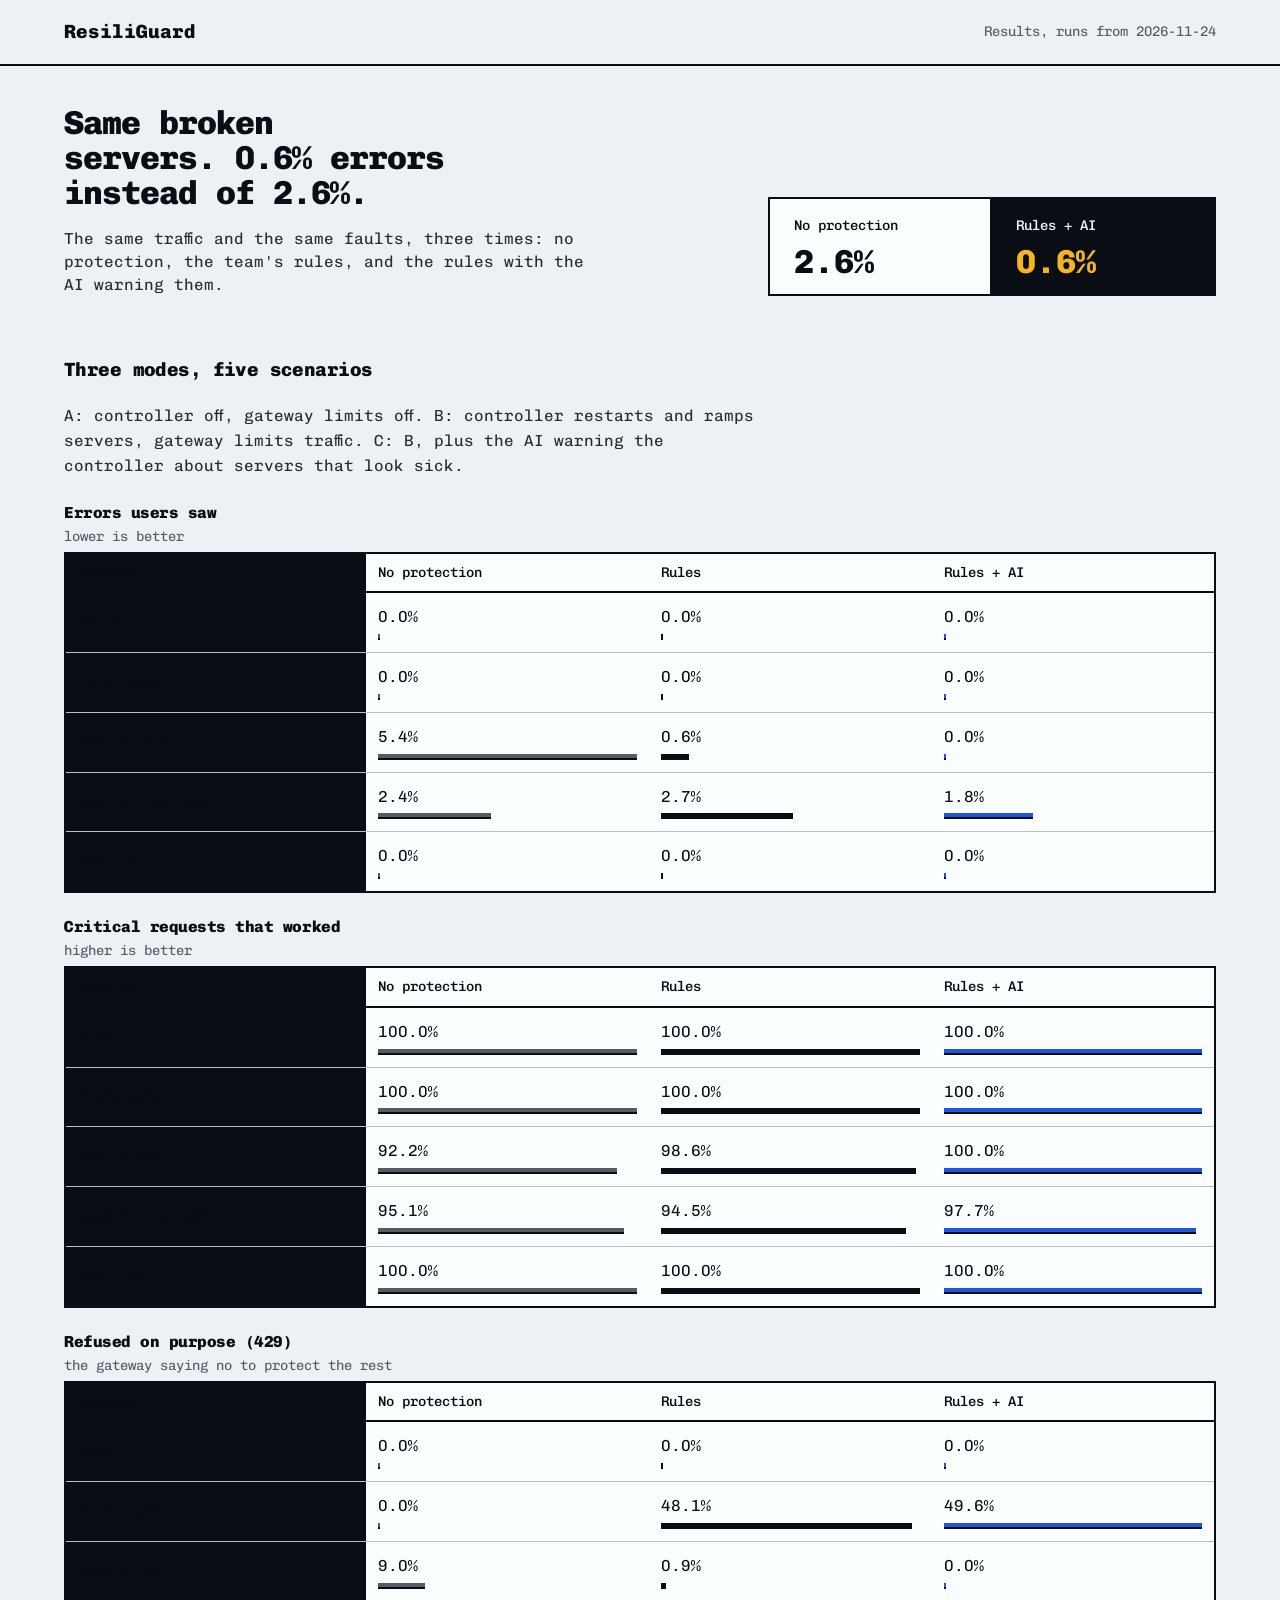
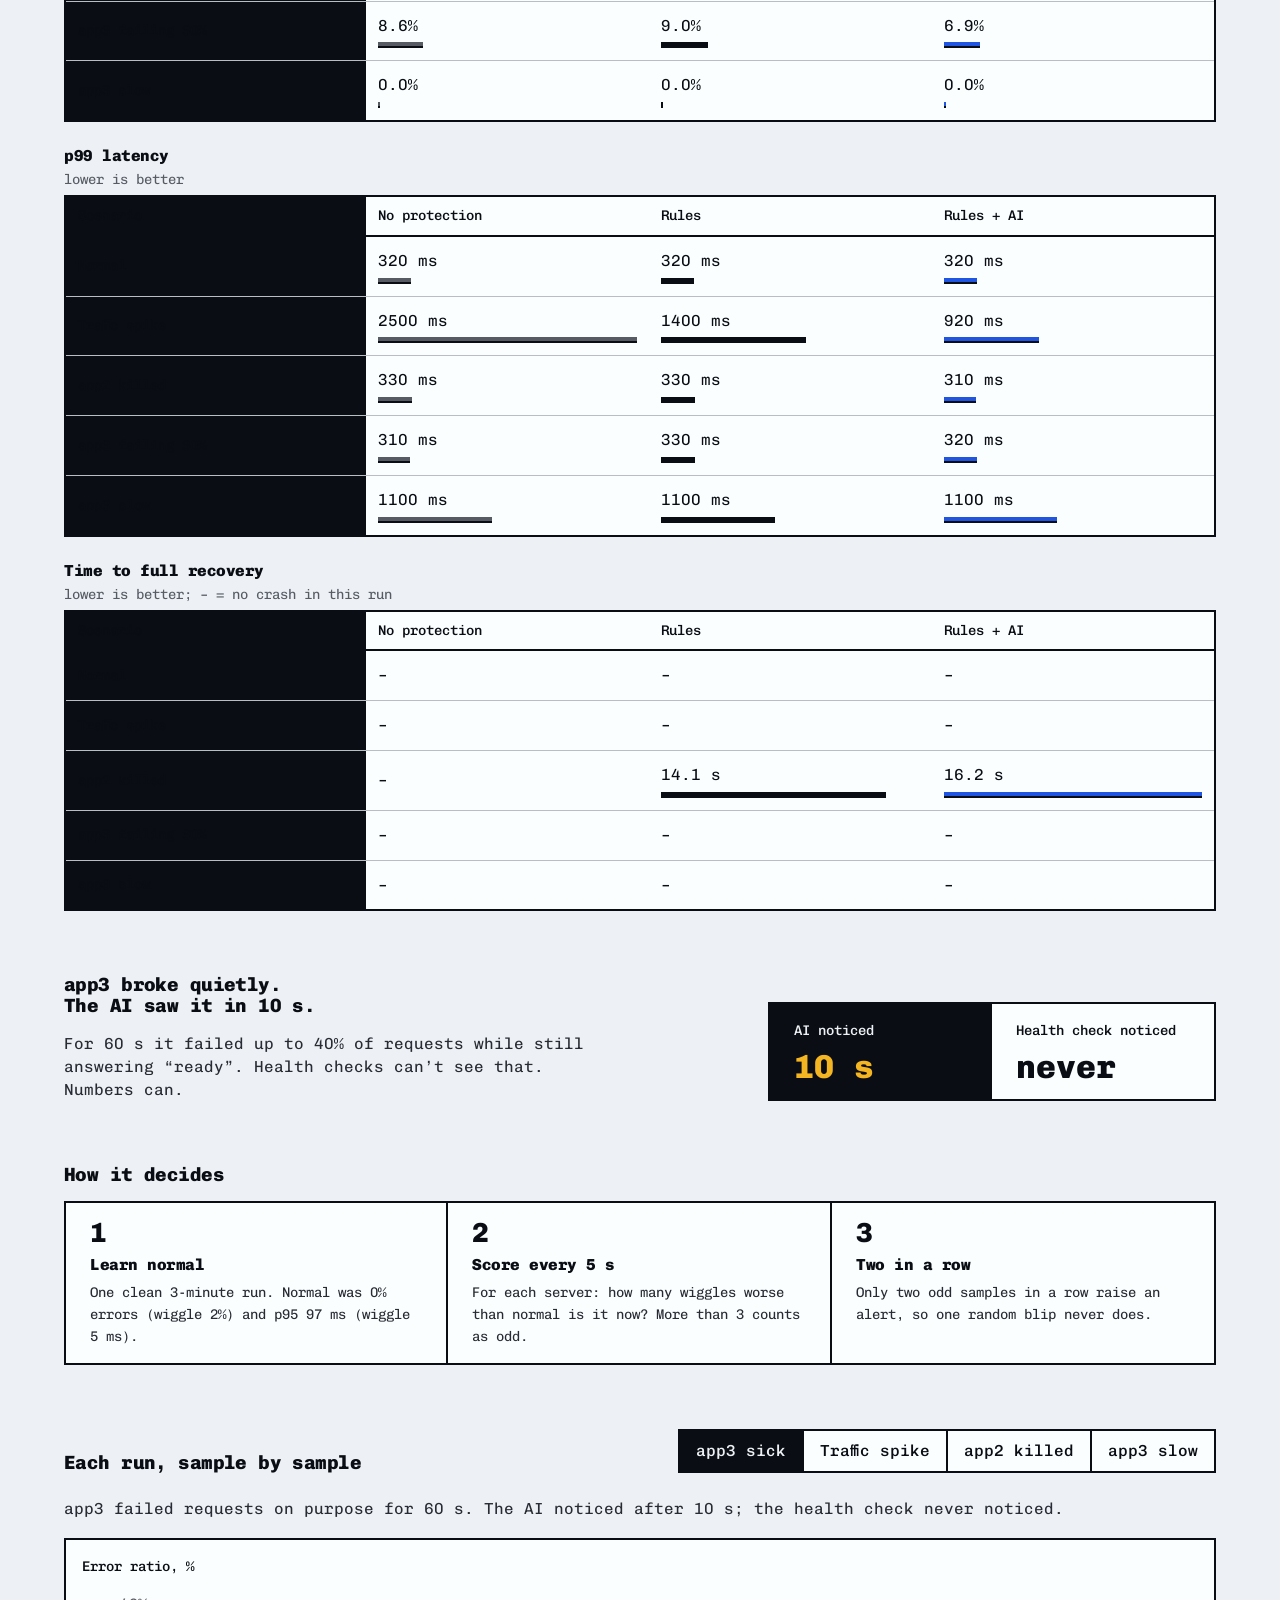
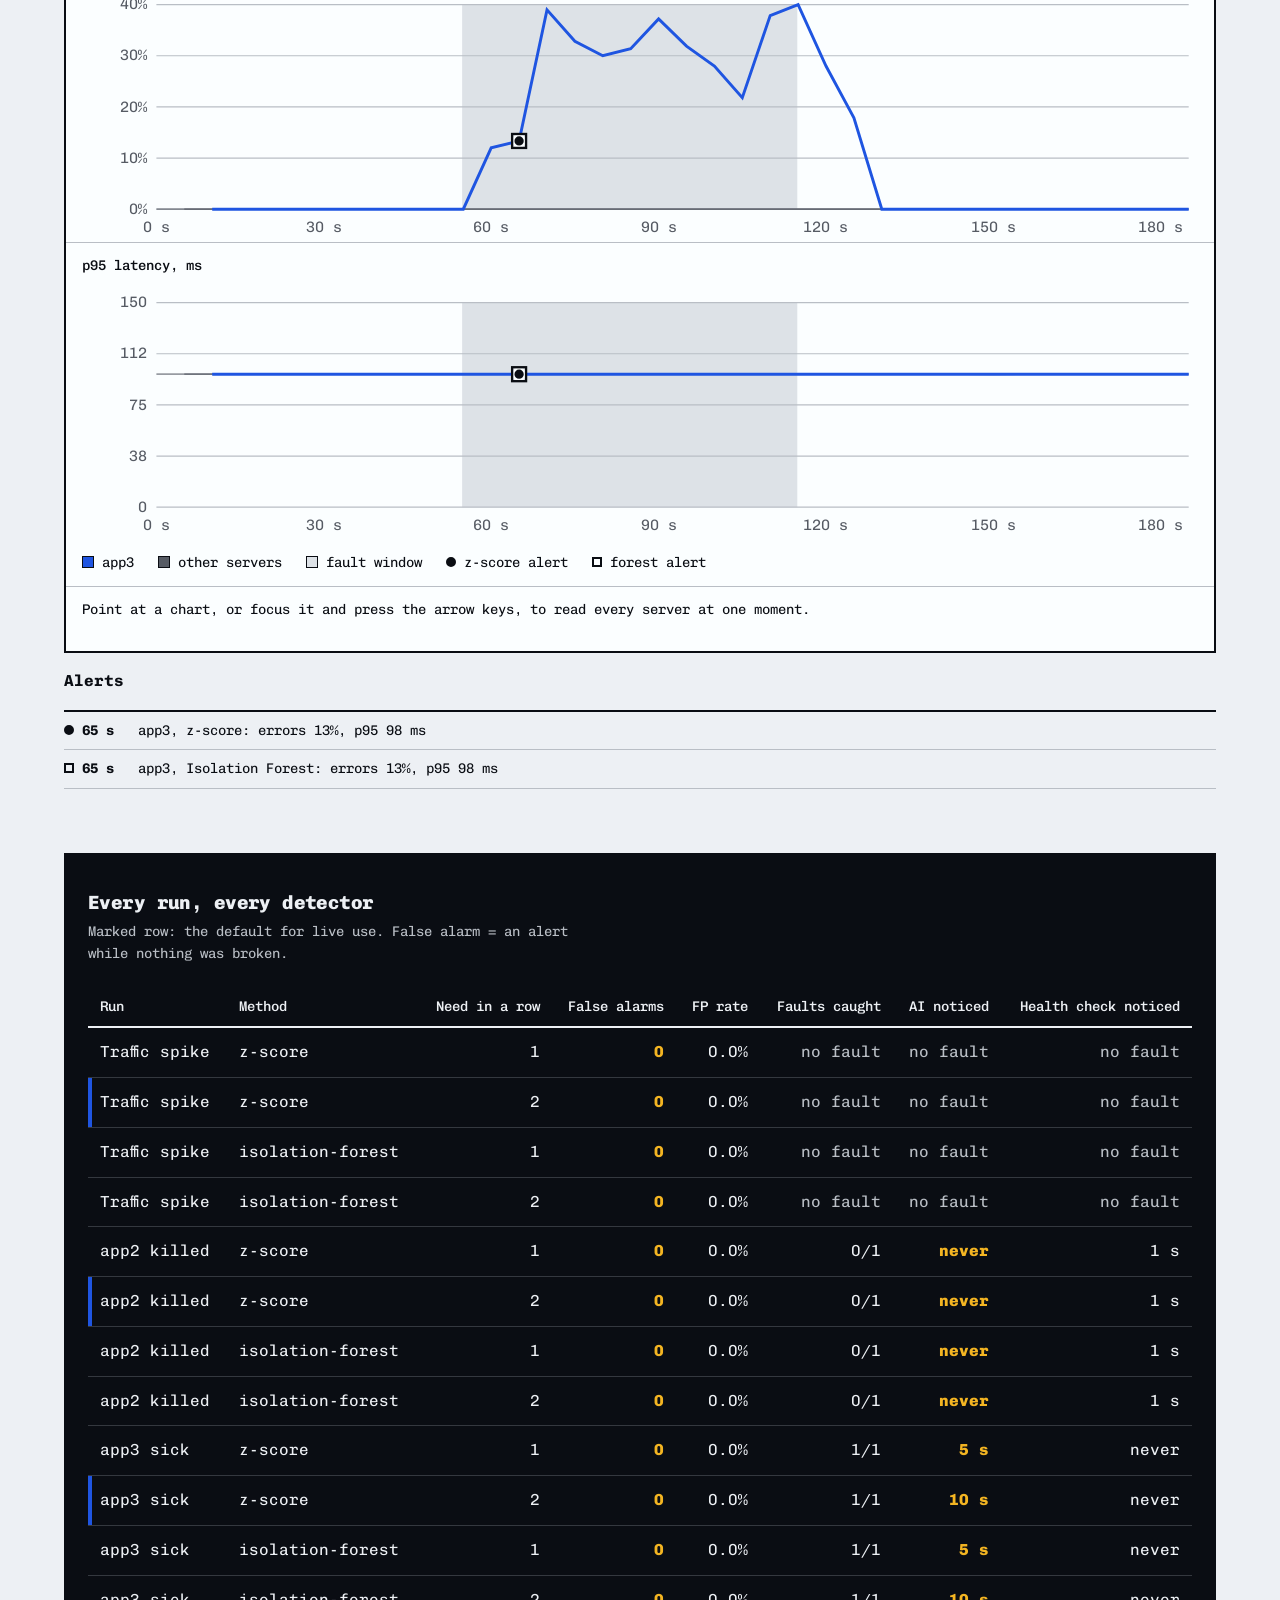
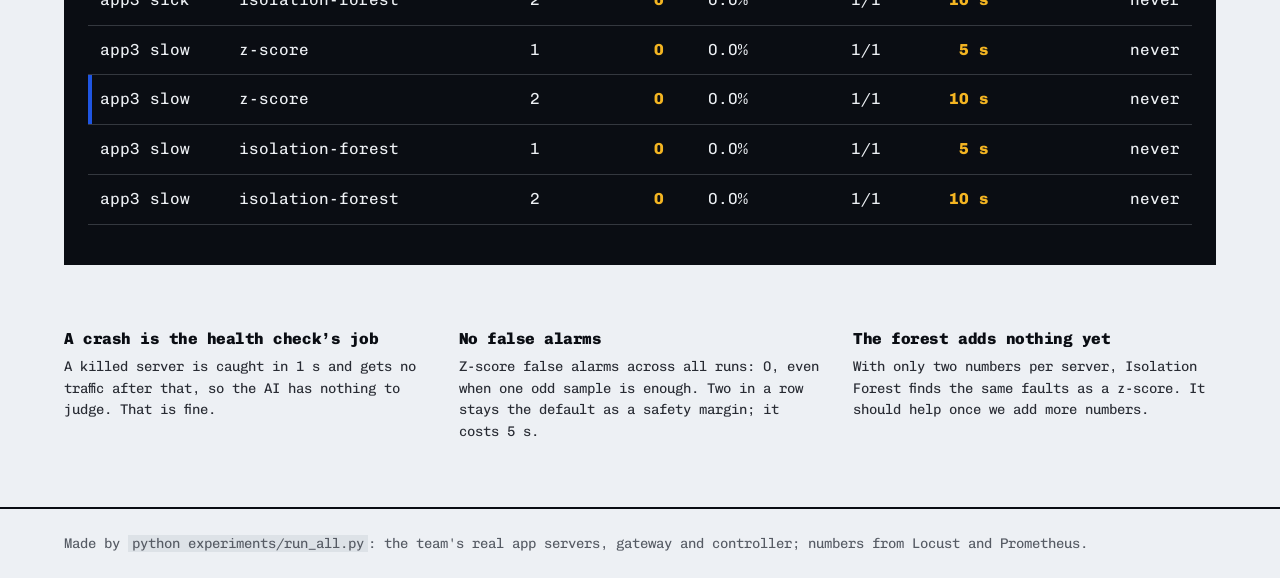
==== experiments/results/report.html @ 79de487e "Person 3: connect monitoring, load tests, MTTR and AI to the real services - Prometheus scrapes the " ====
<!doctype html>
<html lang="en">
<head>
<meta charset="utf-8">
<meta name="viewport" content="width=device-width, initial-scale=1">
<title>ResiliGuard results</title>
<meta name="description" content="Self-healing platform: no protection vs rules vs rules + AI.">
<link rel="preconnect" href="https://fonts.googleapis.com">
<link rel="stylesheet"
 href="https://fonts.googleapis.com/css2?family=Chivo+Mono:wght@400;500;800&display=swap">
<style>
/* Hallmark · shape: app screen · genre: modern-minimal · theme: Wayfind (deal 2/3, seed anomaly-detection-results-report-b3e1·33c21e1d·2026-11-20·r0)
 * nav: top bar, wordmark and run date, a skip link · signature: the sick server's error line crossing the fault window, alerts marked by shape, a readout under the pointer · states: full, no-fault run, no alerts, scripting off (every run shown) · wayfind: platform
 * axes: light/mono/cool · posture: committed · contrast: pass · v2.0.0 */
/* Hallmark · pre-emit critique: P4 H4 E4 S5 R4 V3 · weakest: V, a report screen shares its table-and-chart spine with every results page; the run tabs and the readout let a reader check one moment for themselves instead of trusting the summary */
/* Hallmark · dismissed render · the sandbox cannot reach fonts.googleapis.com, Chivo Mono loads on a normal laptop and the fallback is ui-monospace */
/* Hallmark · dismissed F25 · the run column is sticky on the phone and the board scrolls sideways under it */
:root {
  color-scheme: light;
  --space-3xs: 2px; --space-2xs: 4px; --space-xs: 8px; --space-sm: 12px; --space-md: 16px; --space-lg: 24px; --space-xl: 40px; --space-2xl: 64px; --space-3xl: 96px; --space-4xl: 144px;
  --text-xs: 0.75rem; --text-sm: 0.875rem; --text-md: 1rem; --text-lg: 1.2rem; --text-xl: 1.44rem; --text-2xl: 1.728rem; --text-3xl: 2.074rem;
  --text-display-s: 1.44rem; --text-display: 1.728rem; --text-section: 1.2rem; --text-title: 1rem; --text-lead: 1rem;
  --ease-out: cubic-bezier(0.16, 1, 0.3, 1); --ease-in: cubic-bezier(0.7, 0, 0.84, 0); --ease-in-out: cubic-bezier(0.65, 0, 0.35, 1);
  --dur-micro: 120ms; --dur-short: 220ms; --dur-long: 420ms;
  --color-error: oklch(52% 0.19 27); --color-success: oklch(50% 0.12 150);
  --container: 1440px; --gutter: 64px; --gap-columns: 32px; --section-gap-s: 120px; --section-gap: 144px; --section-gap-l: 176px;
  --z-base: 1; --z-raised: 10; --z-dropdown: 100; --z-sticky: 200; --z-sticky-nav: 300; --z-modal: 400; --z-toast: 500; --z-tooltip: 600;
  --color-paper: oklch(95.5% 0.006 250); --color-paper-2: oklch(91% 0.009 250); --color-paper-3: oklch(99.5% 0.005 250);
  --color-ink: oklch(16% 0.014 262); --color-ink-2: oklch(29% 0.014 262); --color-muted: oklch(47% 0.016 260);
  --color-rule: oklch(80% 0.011 250); --color-ink-rule: oklch(34% 0.014 262);
  --color-accent: oklch(51% 0.22 264); --color-accent-2: oklch(81% 0.16 82); --color-accent-ink: oklch(99.5% 0.003 250); --color-focus: oklch(51% 0.22 264);
  --font-display: "Chivo Mono", ui-monospace, monospace; --font-body: var(--font-display); --font-outlier: var(--font-body);
  --radius-card: 0; --radius-pill: 999px; --rule-hair: 1px; --rule-bar: 2px;
  --shadow-card: 0 24px 40px -24px oklch(8% 0.01 260 / 0.6);
  --tracking-display: -0.03em; --display-weight: 800;
}
*, *::before, *::after { box-sizing: border-box; }
html, body { overflow-x: clip; }
html { scrollbar-color: var(--color-muted) var(--color-paper); scroll-padding-top: var(--space-3xl); }
body { margin: 0; background: var(--color-paper); color: var(--color-ink); font-family: var(--font-body); font-size: var(--text-md); line-height: 1.55; -webkit-font-smoothing: antialiased; caret-color: var(--color-accent); }
::selection { background: var(--color-accent-2); color: var(--color-ink); }
:focus-visible { outline: 2px solid var(--color-focus); outline-offset: 2px; }
a { color: inherit; text-decoration-thickness: 1px; text-underline-offset: 0.16em; }
h1, h2, h3 { margin: 0; font-family: var(--font-display); font-weight: var(--display-weight, 700); font-synthesis: none; letter-spacing: var(--tracking-display); line-height: 1.05; overflow-wrap: break-word; min-width: 0; text-wrap: balance; }
h1 { max-width: 20ch; font-size: var(--text-display); } h2 { max-width: 30ch; font-size: var(--text-section); } h3 { max-width: 40ch; font-size: var(--text-title); line-height: 1.2; }
.lead { font-size: var(--text-lead); line-height: 1.45; max-width: 52ch; }
p { margin: 0; text-wrap: pretty; }
p:not([class]) { max-width: 65ch; }
img, video { max-width: 100%; height: auto; display: block; }
svg { display: block; }
[hidden] { display: none !important; }
button, input, select, textarea { font: inherit; }
.container { width: 100%; max-width: var(--container); margin-inline: auto; padding-inline: var(--gutter); box-sizing: border-box; }
.num, .figure, td.num { font-variant-numeric: tabular-nums; }
.visually-hidden { position: absolute; width: 1px; height: 1px; overflow: hidden; clip-path: inset(50%); white-space: nowrap; }
[data-slot] { position: relative; overflow: hidden; background: linear-gradient(160deg, var(--color-paper-2, var(--color-paper)), var(--color-paper-3, var(--color-paper))); }
[data-slot] > img { position: absolute; inset: 0; width: 100%; height: 100%; object-fit: cover; z-index: 1; }
[data-slot]:has(> img) > :not(img):not([data-keep]) { display: none !important; }
@media (max-width: 60rem) { :root { --gutter: 24px; --section-gap-s: 80px; --section-gap: 96px; --section-gap-l: 120px; } }
@media (max-width: 40rem) { :root { --gutter: 16px; --section-gap-s: 56px; --section-gap: 72px; --section-gap-l: 96px; --gap-columns: 16px; } }
@media (prefers-reduced-motion: reduce) { *:not(.keep-motion), *:not(.keep-motion)::before, *:not(.keep-motion)::after { animation-duration: 0.01ms !important; animation-iteration-count: 1 !important; transition-duration: 0.01ms !important; scroll-behavior: auto !important; } }
/* photographs: natural sat=-12 con=10 */
[data-slot] > img { filter: saturate(0.88) contrast(1.1); }

/* ---------- page ---------- */
.skip { position: absolute; left: var(--space-md); top: -100px; z-index: var(--z-toast); background: var(--color-ink); color: var(--color-paper); padding: var(--space-xs) var(--space-md); }
.skip:focus-visible { top: var(--space-md); }
.bar { border-bottom: var(--rule-bar) solid var(--color-ink); }
.bar .container { display: flex; justify-content: space-between; align-items: center; min-height: 64px; gap: var(--space-md); }
.wordmark { font-weight: 800; font-size: var(--text-lg); }
.bar p { color: var(--color-muted); font-size: var(--text-sm); }
main .container { padding-block: var(--space-xl) var(--space-2xl); display: grid; grid-template-columns: minmax(0, 1fr); gap: var(--space-2xl); }
.head { display: grid; grid-template-columns: minmax(0, 3fr) minmax(0, 2fr); gap: var(--gap-columns); align-items: end; }
.head h1 { font-size: var(--text-3xl); }
.head .lead { margin-top: var(--space-md); color: var(--color-ink-2); }
.plates { display: grid; grid-template-columns: repeat(2, minmax(0, 1fr)); margin: 0; }
.plate { border: var(--rule-bar) solid var(--color-ink); padding: var(--space-md) var(--space-lg); display: grid; gap: var(--space-xs); background: var(--color-paper-3); }
.plate + .plate { border-left: 0; }
.plate.ink { background: var(--color-ink); color: var(--color-paper); }
.plate dt { font-weight: 500; font-size: var(--text-sm); }
.plate dd { margin: 0; font-weight: 800; font-size: var(--text-3xl); line-height: 1; font-variant-numeric: tabular-nums; }
.plate.ink dd { color: var(--color-accent-2); }

/* how it decides: three plates joined by a rule, like a corridor sign */
.how h2 { margin-bottom: var(--space-md); }
.steps { list-style: none; margin: 0; padding: 0; display: grid; grid-template-columns: repeat(3, minmax(0, 1fr)); }
.steps li { border: var(--rule-bar) solid var(--color-ink); padding: var(--space-md) var(--space-lg); display: grid; gap: var(--space-xs); align-content: start; background: var(--color-paper-3); }
.steps li + li { border-left: 0; }
.steps .n { font-weight: 800; font-size: var(--text-2xl); line-height: 1; font-variant-numeric: tabular-nums; }
.steps p { font-size: var(--text-sm); color: var(--color-ink-2); }

/* runs: tabs + one panel per run */
.runs { display: grid; gap: var(--space-lg); }
.runs-head { display: flex; flex-wrap: wrap; justify-content: space-between; align-items: end; gap: var(--space-md); }
.tabs { display: flex; max-width: 100%; overflow-x: auto; }
.tab { flex: none; }
html:not(.js) .tabs { display: none; }
.tab { min-height: 44px; padding: 0 var(--space-md); border: var(--rule-bar) solid var(--color-ink); background: var(--color-paper-3); color: var(--color-ink); font-weight: 500; cursor: pointer; transition: background-color var(--dur-micro) steps(1), color var(--dur-micro) steps(1); }
.tab + .tab { border-left: 0; }
.tab:hover { background: var(--color-paper-2); }
.tab:active { background: var(--color-rule); }
.tab:disabled { opacity: 0.55; cursor: not-allowed; }
.tab:focus-visible { outline-offset: -6px; }
.tab[aria-selected="true"] { background: var(--color-ink); color: var(--color-paper); }
.tab[aria-selected="true"]:focus-visible { outline-color: var(--color-accent-2); }
.panel { display: grid; gap: var(--space-md); }
.panel + .panel { margin-top: var(--space-xl); }
.js .panel + .panel { margin-top: 0; }
.panel-title { font-size: var(--text-lg); }
.js .panel-title { position: absolute; width: 1px; height: 1px; overflow: hidden; clip-path: inset(50%); white-space: nowrap; }
.says { color: var(--color-ink-2); }
figure { margin: 0; border: var(--rule-bar) solid var(--color-ink); background: var(--color-paper-3); }
figure:focus-visible { outline-offset: 4px; }
.pair { display: grid; grid-template-columns: minmax(0, 1fr); }
.pair > div { padding: var(--space-md) var(--space-md) 0; }
.pair > div + div { border-top: var(--rule-hair) solid var(--color-rule); padding-top: var(--space-sm); }
.chart-title { font-weight: 500; font-size: var(--text-sm); margin-bottom: var(--space-xs); }
.chart { width: 100%; height: auto; touch-action: pan-y; }
.chart text { font-family: var(--font-body); font-size: 13px; fill: var(--color-muted); }
.chart .grid { stroke: var(--color-rule); stroke-width: 1; }
.chart .window { fill: var(--color-paper-2); }
.chart .other { stroke: var(--color-muted); stroke-width: 1.5; fill: none; opacity: 0.6; }
.chart .focus { stroke: var(--color-accent); stroke-width: 2.5; fill: none; }
.chart .mark { fill: var(--color-ink); stroke: var(--color-paper-3); stroke-width: 2; }
.chart .mark.hollow { fill: none; stroke: var(--color-ink); }
.chart .cursor { stroke: var(--color-ink); stroke-width: 1; opacity: 0; }
.chart .cursor.on { opacity: 1; }
.key { display: flex; flex-wrap: wrap; gap: var(--space-xs) var(--space-lg); padding: var(--space-sm) var(--space-md); font-size: var(--text-sm); }
.swatch { display: inline-block; width: 12px; height: 12px; margin-right: var(--space-xs); vertical-align: -1px; border: var(--rule-hair) solid var(--color-ink); }
.swatch.focus { background: var(--color-accent); } .swatch.other { background: var(--color-muted); } .swatch.window { background: var(--color-paper-2); }
.mk { display: inline-block; width: 10px; height: 10px; margin-right: var(--space-xs); vertical-align: 0; border: var(--rule-bar) solid var(--color-ink); }
.mk.circle { border-radius: var(--radius-pill); background: var(--color-ink); }
.readout { border-top: var(--rule-hair) solid var(--color-rule); padding: var(--space-sm) var(--space-md); font-size: var(--text-sm); min-height: 3lh; font-variant-numeric: tabular-nums; }
.panel h4 { margin: 0; font-size: var(--text-md); }
.alerts { margin: 0; padding: 0; list-style: none; border-top: var(--rule-bar) solid var(--color-ink); }
.alerts li { padding: var(--space-xs) 0; border-bottom: var(--rule-hair) solid var(--color-rule); font-size: var(--text-sm); font-variant-numeric: tabular-nums; }
.alerts b { display: inline-block; min-width: 6ch; }

/* three modes: tables with a bar in each cell (the number is always written, the bar helps compare) */
.modes { display: grid; gap: var(--space-lg); }
.modes .says { max-width: 70ch; }
.metric { display: grid; gap: var(--space-2xs); }
.metric h3 { font-size: var(--text-md); }
.metric > p { font-size: var(--text-sm); color: var(--color-muted); }
table.bars { border: var(--rule-bar) solid var(--color-ink); background: var(--color-paper-3); }
table.bars th { border-bottom: var(--rule-bar) solid var(--color-ink); }
table.bars tbody th { font-weight: 500; border-bottom: var(--rule-hair) solid var(--color-rule); white-space: nowrap; padding: var(--space-xs) var(--space-sm); }
table.bars td { border-bottom: var(--rule-hair) solid var(--color-rule); min-width: 9rem; }
table.bars .v { font-variant-numeric: tabular-nums; }
table.bars .bar { display: block; height: 6px; margin-top: var(--space-2xs); width: var(--w); min-width: 2px; background: var(--color-ink); }
table.bars .ma .bar { background: var(--color-muted); }
table.bars .mc .bar { background: var(--color-accent); }

/* the board */
.board { background: var(--color-ink); color: var(--color-paper); padding: var(--space-xl) var(--space-lg); }
.board h2 { margin-bottom: var(--space-xs); }
.board > p { color: var(--color-rule); font-size: var(--text-sm); margin-bottom: var(--space-lg); }
.scroll { overflow-x: auto; }
table { width: 100%; border-collapse: collapse; font-variant-numeric: tabular-nums; }
th { text-align: left; font-weight: 500; font-size: var(--text-sm); padding: var(--space-xs) var(--space-sm); border-bottom: var(--rule-bar) solid var(--color-paper); white-space: nowrap; }
td { padding: var(--space-sm); border-bottom: var(--rule-hair) solid var(--color-ink-rule); white-space: nowrap; }
td.num, th.num { text-align: right; }
td.fig { font-weight: 800; color: var(--color-accent-2); }
td.none { color: var(--color-rule); }
.scroll th:first-child, .scroll td:first-child { position: sticky; left: 0; background: var(--color-ink); }
tr.pick td:first-child { box-shadow: inset 4px 0 0 var(--color-accent); }

.findings { display: grid; grid-template-columns: repeat(3, minmax(0, 1fr)); gap: var(--gap-columns); }
.findings h3 { margin-bottom: var(--space-xs); }
.findings p { color: var(--color-ink-2); font-size: var(--text-sm); }
footer { border-top: var(--rule-bar) solid var(--color-ink); }
footer .container { padding-block: var(--space-lg); font-size: var(--text-sm); color: var(--color-muted); }
code { font-family: var(--font-body); background: var(--color-paper-2); padding: 0 var(--space-2xs); }
@media (max-width: 60rem) {
  .head, .findings, .steps { grid-template-columns: minmax(0, 1fr); }
  .steps li + li { border-left: var(--rule-bar) solid var(--color-ink); border-top: 0; }
}
@media (max-width: 40rem) { .chart text { font-size: 30px; } }  /* SVG units: about 11px on a phone */

</style>
</head>
<body>
<a class="skip" href="#main">Skip to results</a>
<header class="bar"><div class="container">
<span class="wordmark">ResiliGuard</span><p>Results, runs from 2026-11-24</p>
</div></header>
<main id="main"><div class="container">
<section class="head" aria-labelledby="h1">
<div><h1 id="h1">Same broken servers. 0.6% errors instead of 2.6%.</h1>
<p class="lead">The same traffic and the same faults, three times: no protection, the
team's rules, and the rules with the AI warning them.</p></div>
<dl class="plates"><div class="plate"><dt>No protection</dt><dd>2.6%</dd></div>
<div class="plate ink"><dt>Rules + AI</dt><dd>0.6%</dd></div></dl>
</section><section class="modes" aria-labelledby="modes-h">
<h2 id="modes-h">Three modes, five scenarios</h2>
<p class="says">A: controller off, gateway limits off. B: controller restarts and ramps servers,
gateway limits traffic. C: B, plus the AI warning the controller about servers that look sick.</p>
<div class='metric'><h3>Errors users saw</h3><p>lower is better</p><div class='scroll'><table class='bars'><thead><tr><th scope='col'>Scenario</th><th scope='col'>No protection</th><th scope='col'>Rules</th><th scope='col'>Rules + AI</th></tr></thead><tbody><tr><th scope='row'>Normal</th><td class='ma'><span class='v'>0.0%</span><span class='bar' style='--w:0.0%'></span></td><td class='mb'><span class='v'>0.0%</span><span class='bar' style='--w:0.0%'></span></td><td class='mc'><span class='v'>0.0%</span><span class='bar' style='--w:0.0%'></span></td></tr><tr><th scope='row'>Traffic spike</th><td class='ma'><span class='v'>0.0%</span><span class='bar' style='--w:0.0%'></span></td><td class='mb'><span class='v'>0.0%</span><span class='bar' style='--w:0.0%'></span></td><td class='mc'><span class='v'>0.0%</span><span class='bar' style='--w:0.0%'></span></td></tr><tr><th scope='row'>app2 killed</th><td class='ma'><span class='v'>5.4%</span><span class='bar' style='--w:100.0%'></span></td><td class='mb'><span class='v'>0.6%</span><span class='bar' style='--w:10.9%'></span></td><td class='mc'><span class='v'>0.0%</span><span class='bar' style='--w:0.0%'></span></td></tr><tr><th scope='row'>app3 failing 30%</th><td class='ma'><span class='v'>2.4%</span><span class='bar' style='--w:43.8%'></span></td><td class='mb'><span class='v'>2.7%</span><span class='bar' style='--w:51.0%'></span></td><td class='mc'><span class='v'>1.8%</span><span class='bar' style='--w:34.4%'></span></td></tr><tr><th scope='row'>app3 slow</th><td class='ma'><span class='v'>0.0%</span><span class='bar' style='--w:0.0%'></span></td><td class='mb'><span class='v'>0.0%</span><span class='bar' style='--w:0.0%'></span></td><td class='mc'><span class='v'>0.0%</span><span class='bar' style='--w:0.0%'></span></td></tr></tbody></table></div></div><div class='metric'><h3>Critical requests that worked</h3><p>higher is better</p><div class='scroll'><table class='bars'><thead><tr><th scope='col'>Scenario</th><th scope='col'>No protection</th><th scope='col'>Rules</th><th scope='col'>Rules + AI</th></tr></thead><tbody><tr><th scope='row'>Normal</th><td class='ma'><span class='v'>100.0%</span><span class='bar' style='--w:100.0%'></span></td><td class='mb'><span class='v'>100.0%</span><span class='bar' style='--w:100.0%'></span></td><td class='mc'><span class='v'>100.0%</span><span class='bar' style='--w:100.0%'></span></td></tr><tr><th scope='row'>Traffic spike</th><td class='ma'><span class='v'>100.0%</span><span class='bar' style='--w:100.0%'></span></td><td class='mb'><span class='v'>100.0%</span><span class='bar' style='--w:100.0%'></span></td><td class='mc'><span class='v'>100.0%</span><span class='bar' style='--w:100.0%'></span></td></tr><tr><th scope='row'>app2 killed</th><td class='ma'><span class='v'>92.2%</span><span class='bar' style='--w:92.2%'></span></td><td class='mb'><span class='v'>98.6%</span><span class='bar' style='--w:98.6%'></span></td><td class='mc'><span class='v'>100.0%</span><span class='bar' style='--w:100.0%'></span></td></tr><tr><th scope='row'>app3 failing 30%</th><td class='ma'><span class='v'>95.1%</span><span class='bar' style='--w:95.1%'></span></td><td class='mb'><span class='v'>94.5%</span><span class='bar' style='--w:94.5%'></span></td><td class='mc'><span class='v'>97.7%</span><span class='bar' style='--w:97.7%'></span></td></tr><tr><th scope='row'>app3 slow</th><td class='ma'><span class='v'>100.0%</span><span class='bar' style='--w:100.0%'></span></td><td class='mb'><span class='v'>100.0%</span><span class='bar' style='--w:100.0%'></span></td><td class='mc'><span class='v'>100.0%</span><span class='bar' style='--w:100.0%'></span></td></tr></tbody></table></div></div><div class='metric'><h3>Refused on purpose (429)</h3><p>the gateway saying no to protect the rest</p><div class='scroll'><table class='bars'><thead><tr><th scope='col'>Scenario</th><th scope='col'>No protection</th><th scope='col'>Rules</th><th scope='col'>Rules + AI</th></tr></thead><tbody><tr><th scope='row'>Normal</th><td class='ma'><span class='v'>0.0%</span><span class='bar' style='--w:0.0%'></span></td><td class='mb'><span class='v'>0.0%</span><span class='bar' style='--w:0.0%'></span></td><td class='mc'><span class='v'>0.0%</span><span class='bar' style='--w:0.0%'></span></td></tr><tr><th scope='row'>Traffic spike</th><td class='ma'><span class='v'>0.0%</span><span class='bar' style='--w:0.0%'></span></td><td class='mb'><span class='v'>48.1%</span><span class='bar' style='--w:97.1%'></span></td><td class='mc'><span class='v'>49.6%</span><span class='bar' style='--w:100.0%'></span></td></tr><tr><th scope='row'>app2 killed</th><td class='ma'><span class='v'>9.0%</span><span class='bar' style='--w:18.1%'></span></td><td class='mb'><span class='v'>0.9%</span><span class='bar' style='--w:1.9%'></span></td><td class='mc'><span class='v'>0.0%</span><span class='bar' style='--w:0.0%'></span></td></tr><tr><th scope='row'>app3 failing 30%</th><td class='ma'><span class='v'>8.6%</span><span class='bar' style='--w:17.4%'></span></td><td class='mb'><span class='v'>9.0%</span><span class='bar' style='--w:18.1%'></span></td><td class='mc'><span class='v'>6.9%</span><span class='bar' style='--w:14.0%'></span></td></tr><tr><th scope='row'>app3 slow</th><td class='ma'><span class='v'>0.0%</span><span class='bar' style='--w:0.0%'></span></td><td class='mb'><span class='v'>0.0%</span><span class='bar' style='--w:0.0%'></span></td><td class='mc'><span class='v'>0.0%</span><span class='bar' style='--w:0.0%'></span></td></tr></tbody></table></div></div><div class='metric'><h3>p99 latency</h3><p>lower is better</p><div class='scroll'><table class='bars'><thead><tr><th scope='col'>Scenario</th><th scope='col'>No protection</th><th scope='col'>Rules</th><th scope='col'>Rules + AI</th></tr></thead><tbody><tr><th scope='row'>Normal</th><td class='ma'><span class='v'>320 ms</span><span class='bar' style='--w:12.8%'></span></td><td class='mb'><span class='v'>320 ms</span><span class='bar' style='--w:12.8%'></span></td><td class='mc'><span class='v'>320 ms</span><span class='bar' style='--w:12.8%'></span></td></tr><tr><th scope='row'>Traffic spike</th><td class='ma'><span class='v'>2500 ms</span><span class='bar' style='--w:100.0%'></span></td><td class='mb'><span class='v'>1400 ms</span><span class='bar' style='--w:56.0%'></span></td><td class='mc'><span class='v'>920 ms</span><span class='bar' style='--w:36.8%'></span></td></tr><tr><th scope='row'>app2 killed</th><td class='ma'><span class='v'>330 ms</span><span class='bar' style='--w:13.2%'></span></td><td class='mb'><span class='v'>330 ms</span><span class='bar' style='--w:13.2%'></span></td><td class='mc'><span class='v'>310 ms</span><span class='bar' style='--w:12.4%'></span></td></tr><tr><th scope='row'>app3 failing 30%</th><td class='ma'><span class='v'>310 ms</span><span class='bar' style='--w:12.4%'></span></td><td class='mb'><span class='v'>330 ms</span><span class='bar' style='--w:13.2%'></span></td><td class='mc'><span class='v'>320 ms</span><span class='bar' style='--w:12.8%'></span></td></tr><tr><th scope='row'>app3 slow</th><td class='ma'><span class='v'>1100 ms</span><span class='bar' style='--w:44.0%'></span></td><td class='mb'><span class='v'>1100 ms</span><span class='bar' style='--w:44.0%'></span></td><td class='mc'><span class='v'>1100 ms</span><span class='bar' style='--w:44.0%'></span></td></tr></tbody></table></div></div><div class='metric'><h3>Time to full recovery</h3><p>lower is better; – = no crash in this run</p><div class='scroll'><table class='bars'><thead><tr><th scope='col'>Scenario</th><th scope='col'>No protection</th><th scope='col'>Rules</th><th scope='col'>Rules + AI</th></tr></thead><tbody><tr><th scope='row'>Normal</th><td class='ma'><span class='v'>–</span></td><td class='mb'><span class='v'>–</span></td><td class='mc'><span class='v'>–</span></td></tr><tr><th scope='row'>Traffic spike</th><td class='ma'><span class='v'>–</span></td><td class='mb'><span class='v'>–</span></td><td class='mc'><span class='v'>–</span></td></tr><tr><th scope='row'>app2 killed</th><td class='ma'><span class='v'>–</span></td><td class='mb'><span class='v'>14.1 s</span><span class='bar' style='--w:87.0%'></span></td><td class='mc'><span class='v'>16.2 s</span><span class='bar' style='--w:100.0%'></span></td></tr><tr><th scope='row'>app3 failing 30%</th><td class='ma'><span class='v'>–</span></td><td class='mb'><span class='v'>–</span></td><td class='mc'><span class='v'>–</span></td></tr><tr><th scope='row'>app3 slow</th><td class='ma'><span class='v'>–</span></td><td class='mb'><span class='v'>–</span></td><td class='mc'><span class='v'>–</span></td></tr></tbody></table></div></div>
</section>
<section class="head" aria-labelledby="ai-h">
<div><h2 id="ai-h">app3 broke quietly. The AI saw it in 10 s.</h2><p class="lead">For 60 s it failed up to 40% of requests while still answering “ready”. Health checks can’t see that. Numbers can.</p></div>
<dl class="plates"><div class="plate ink"><dt>AI noticed</dt><dd>10 s</dd></div><div class="plate"><dt>Health check noticed</dt><dd>never</dd></div></dl>
</section>
<section class="how" aria-labelledby="how-h">
<h2 id="how-h">How it decides</h2>
<ol class="steps">
<li><span class="n">1</span><h3>Learn normal</h3><p>One clean 3-minute run. Normal was
0% errors (wiggle 2%) and p95
97 ms (wiggle 5 ms).</p></li>
<li><span class="n">2</span><h3>Score every 5 s</h3><p>For each server: how
many wiggles worse than normal is it now? More than 3 counts as odd.</p></li>
<li><span class="n">3</span><h3>Two in a row</h3><p>Only two odd samples in a row raise an
alert, so one random blip never does.</p></li>
</ol>
</section>
<section class="runs" aria-labelledby="runs-h">
<div class="runs-head"><h2 id="runs-h">Each run, sample by sample</h2>
<div class="tabs" role="tablist" aria-label="Runs"><button type="button" role="tab" class="tab" id="tab-errors" aria-controls="panel-errors" aria-selected="true" data-default>app3 sick</button><button type="button" role="tab" class="tab" id="tab-spike" aria-controls="panel-spike" aria-selected="false">Traffic spike</button><button type="button" role="tab" class="tab" id="tab-kill" aria-controls="panel-kill" aria-selected="false">app2 killed</button><button type="button" role="tab" class="tab" id="tab-slow" aria-controls="panel-slow" aria-selected="false">app3 slow</button></div></div>
<section class="panel" id="panel-errors" role="tabpanel"
 aria-labelledby="tab-errors">
<h3 class="panel-title">app3 sick</h3>
<p class="says">app3 failed requests on purpose for 60 s. The AI noticed after 10 s; the health check never noticed.</p>
<figure tabindex="0" aria-describedby="readout-errors">
<div class="pair">
<div><p class="chart-title">Error ratio, %</p>
<svg class="chart" viewBox="0 0 960 220" role="img" aria-label="Error ratio per server, app3 sick run" data-t0="1795487656.784" data-t1="1795487841.784"><rect class="window" x="327.0" y="16" width="288.3" height="176"/><line class="grid" x1="64" x2="952" y1="192.0" y2="192.0"/><text x="56" y="196.0" text-anchor="end">0%</text><line class="grid" x1="64" x2="952" y1="148.0" y2="148.0"/><text x="56" y="152.0" text-anchor="end">10%</text><line class="grid" x1="64" x2="952" y1="104.0" y2="104.0"/><text x="56" y="108.0" text-anchor="end">20%</text><line class="grid" x1="64" x2="952" y1="60.0" y2="60.0"/><text x="56" y="64.0" text-anchor="end">30%</text><line class="grid" x1="64" x2="952" y1="16.0" y2="16.0"/><text x="56" y="20.0" text-anchor="end">40%</text><text x="64.0" y="212" text-anchor="middle">0 s</text><text x="208.0" y="212" text-anchor="middle">30 s</text><text x="352.0" y="212" text-anchor="middle">60 s</text><text x="496.0" y="212" text-anchor="middle">90 s</text><text x="640.0" y="212" text-anchor="middle">120 s</text><text x="784.0" y="212" text-anchor="middle">150 s</text><text x="928.0" y="212" text-anchor="middle">180 s</text><polyline class="other" points="64.0,192.0 88.0,192.0 112.0,192.0 136.0,192.0 160.0,192.0 184.0,192.0 208.0,192.0 232.0,192.0 256.0,192.0 280.0,192.0 304.0,192.0 328.0,192.0 352.0,192.0 376.0,192.0 400.0,192.0 424.0,192.0 448.0,192.0 472.0,192.0 496.0,192.0 520.0,192.0 544.0,192.0 568.0,192.0 592.0,192.0 616.0,192.0 640.0,192.0 664.0,192.0 688.0,192.0 712.0,192.0 736.0,192.0 760.0,192.0 784.0,192.0 808.0,192.0 832.0,192.0 856.0,192.0 880.0,192.0 904.0,192.0 928.0,192.0"/><polyline class="other" points="88.0,192.0 112.0,192.0 136.0,192.0 160.0,192.0 184.0,192.0 208.0,192.0 232.0,192.0 256.0,192.0 280.0,192.0 304.0,192.0 328.0,192.0 352.0,192.0 376.0,192.0 400.0,192.0 424.0,192.0 448.0,192.0 472.0,192.0 496.0,192.0 520.0,192.0 544.0,192.0 568.0,192.0 592.0,192.0 616.0,192.0 640.0,192.0 664.0,192.0 688.0,192.0 712.0,192.0 736.0,192.0 760.0,192.0 784.0,192.0 808.0,192.0 832.0,192.0 856.0,192.0 880.0,192.0 904.0,192.0 928.0,192.0 952.0,192.0"/><polyline class="focus" points="112.0,192.0 136.0,192.0 160.0,192.0 184.0,192.0 208.0,192.0 232.0,192.0 256.0,192.0 280.0,192.0 304.0,192.0 328.0,192.0 352.0,139.2 376.0,133.3 400.0,20.5 424.0,47.5 448.0,60.0 472.0,54.0 496.0,28.3 520.0,51.7 544.0,68.8 568.0,96.0 592.0,25.5 616.0,16.0 640.0,68.8 664.0,113.4 688.0,192.0 712.0,192.0 736.0,192.0 760.0,192.0 784.0,192.0 808.0,192.0 832.0,192.0 856.0,192.0 880.0,192.0 904.0,192.0 928.0,192.0 952.0,192.0"/><circle class="mark" cx="376.0" cy="133.3" r="5"/><rect class="mark hollow" x="370.0" y="127.3" width="12" height="12"/><line class="cursor" x1="0" x2="0" y1="16" y2="192"/></svg></div>
<div><p class="chart-title">p95 latency, ms</p>
<svg class="chart" viewBox="0 0 960 220" role="img" aria-label="p95 latency per server, app3 sick run" data-t0="1795487656.784" data-t1="1795487841.784"><rect class="window" x="327.0" y="16" width="288.3" height="176"/><line class="grid" x1="64" x2="952" y1="192.0" y2="192.0"/><text x="56" y="196.0" text-anchor="end">0</text><line class="grid" x1="64" x2="952" y1="148.0" y2="148.0"/><text x="56" y="152.0" text-anchor="end">38</text><line class="grid" x1="64" x2="952" y1="104.0" y2="104.0"/><text x="56" y="108.0" text-anchor="end">75</text><line class="grid" x1="64" x2="952" y1="60.0" y2="60.0"/><text x="56" y="64.0" text-anchor="end">112</text><line class="grid" x1="64" x2="952" y1="16.0" y2="16.0"/><text x="56" y="20.0" text-anchor="end">150</text><text x="64.0" y="212" text-anchor="middle">0 s</text><text x="208.0" y="212" text-anchor="middle">30 s</text><text x="352.0" y="212" text-anchor="middle">60 s</text><text x="496.0" y="212" text-anchor="middle">90 s</text><text x="640.0" y="212" text-anchor="middle">120 s</text><text x="784.0" y="212" text-anchor="middle">150 s</text><text x="928.0" y="212" text-anchor="middle">180 s</text><polyline class="other" points="64.0,77.6 88.0,77.6 112.0,77.6 136.0,77.6 160.0,77.6 184.0,77.6 208.0,77.6 232.0,77.6 256.0,77.6 280.0,77.6 304.0,77.6 328.0,77.6 352.0,77.6 376.0,77.6 400.0,77.6 424.0,77.6 448.0,77.6 472.0,77.6 496.0,77.6 520.0,77.6 544.0,77.6 568.0,77.6 592.0,77.6 616.0,77.6 640.0,77.6 664.0,77.6 688.0,77.6 712.0,77.6 736.0,77.6 760.0,77.6 784.0,77.7 808.0,77.6 832.0,77.6 856.0,77.6 880.0,77.6 904.0,77.6 928.0,77.6"/><polyline class="other" points="88.0,77.6 112.0,77.6 136.0,77.6 160.0,77.6 184.0,77.6 208.0,77.6 232.0,77.6 256.0,77.6 280.0,77.6 304.0,77.6 328.0,77.6 352.0,77.6 376.0,77.6 400.0,77.6 424.0,77.6 448.0,77.6 472.0,77.6 496.0,77.6 520.0,77.6 544.0,77.6 568.0,77.6 592.0,77.6 616.0,77.6 640.0,77.6 664.0,77.6 688.0,77.6 712.0,77.6 736.0,77.6 760.0,77.6 784.0,77.6 808.0,77.6 832.0,77.6 856.0,77.6 880.0,77.6 904.0,77.6 928.0,77.6 952.0,77.6"/><polyline class="focus" points="112.0,77.6 136.0,77.6 160.0,77.6 184.0,77.6 208.0,77.6 232.0,77.6 256.0,77.6 280.0,77.6 304.0,77.6 328.0,77.6 352.0,77.6 376.0,77.6 400.0,77.6 424.0,77.6 448.0,77.6 472.0,77.6 496.0,77.6 520.0,77.6 544.0,77.6 568.0,77.6 592.0,77.6 616.0,77.6 640.0,77.6 664.0,77.6 688.0,77.6 712.0,77.6 736.0,77.6 760.0,77.6 784.0,77.6 808.0,77.6 832.0,77.6 856.0,77.7 880.0,77.7 904.0,77.6 928.0,77.6 952.0,77.6"/><circle class="mark" cx="376.0" cy="77.6" r="5"/><rect class="mark hollow" x="370.0" y="71.6" width="12" height="12"/><line class="cursor" x1="0" x2="0" y1="16" y2="192"/></svg></div>
</div>
<div class="key"><span><span class="swatch focus"></span>app3</span>
<span><span class="swatch other"></span>other servers</span>
<span><span class="swatch window"></span>fault window</span>
<span><span class="mk circle"></span>z-score alert</span>
<span><span class="mk square"></span>forest alert</span></div>
<p class="readout" id="readout-errors" aria-live="polite">Point at a chart, or focus it
and press the arrow keys, to read every server at one moment.</p>
<script type="application/json" class="points">[[0.0, "app1", 0.0, 97.5], [5.0, "app1", 0.0, 97.5], [5.0, "app2", 0.0, 97.5], [10.0, "app1", 0.0, 97.5], [10.0, "app2", 0.0, 97.5], [10.0, "app3", 0.0, 97.5], [15.0, "app1", 0.0, 97.5], [15.0, "app2", 0.0, 97.5], [15.0, "app3", 0.0, 97.5], [20.0, "app1", 0.0, 97.5], [20.0, "app2", 0.0, 97.5], [20.0, "app3", 0.0, 97.5], [25.0, "app1", 0.0, 97.5], [25.0, "app2", 0.0, 97.5], [25.0, "app3", 0.0, 97.5], [30.0, "app1", 0.0, 97.5], [30.0, "app2", 0.0, 97.5], [30.0, "app3", 0.0, 97.5], [35.0, "app1", 0.0, 97.5], [35.0, "app2", 0.0, 97.5], [35.0, "app3", 0.0, 97.5], [40.0, "app1", 0.0, 97.5], [40.0, "app2", 0.0, 97.5], [40.0, "app3", 0.0, 97.5], [45.0, "app1", 0.0, 97.5], [45.0, "app2", 0.0, 97.5], [45.0, "app3", 0.0, 97.5], [50.0, "app1", 0.0, 97.5], [50.0, "app2", 0.0, 97.5], [50.0, "app3", 0.0, 97.5], [55.0, "app1", 0.0, 97.5], [55.0, "app2", 0.0, 97.5], [55.0, "app3", 0.0, 97.5], [60.0, "app1", 0.0, 97.5], [60.0, "app2", 0.0, 97.5], [60.0, "app3", 0.12, 97.5], [65.0, "app1", 0.0, 97.5], [65.0, "app2", 0.0, 97.5], [65.0, "app3", 0.1333, 97.5], [70.0, "app1", 0.0, 97.5], [70.0, "app2", 0.0, 97.5], [70.0, "app3", 0.3898, 97.5], [75.0, "app1", 0.0, 97.5], [75.0, "app2", 0.0, 97.5], [75.0, "app3", 0.3284, 97.5], [80.0, "app1", 0.0, 97.5], [80.0, "app2", 0.0, 97.5], [80.0, "app3", 0.3, 97.5], [85.0, "app1", 0.0, 97.5], [85.0, "app2", 0.0, 97.5], [85.0, "app3", 0.3137, 97.5], [90.0, "app1", 0.0, 97.5], [90.0, "app2", 0.0, 97.5], [90.0, "app3", 0.3721, 97.5], [95.0, "app1", 0.0, 97.5], [95.0, "app2", 0.0, 97.5], [95.0, "app3", 0.3188, 97.5], [100.0, "app1", 0.0, 97.5], [100.0, "app2", 0.0, 97.5], [100.0, "app3", 0.28, 97.5], [105.0, "app1", 0.0, 97.5], [105.0, "app2", 0.0, 97.5], [105.0, "app3", 0.2182, 97.5], [110.0, "app1", 0.0, 97.5], [110.0, "app2", 0.0, 97.5], [110.0, "app3", 0.3784, 97.5], [115.0, "app1", 0.0, 97.5], [115.0, "app2", 0.0, 97.5], [115.0, "app3", 0.4, 97.5], [120.0, "app1", 0.0, 97.5], [120.0, "app2", 0.0, 97.5], [120.0, "app3", 0.28, 97.5], [125.0, "app1", 0.0, 97.5], [125.0, "app2", 0.0, 97.5], [125.0, "app3", 0.1786, 97.5], [130.0, "app1", 0.0, 97.5], [130.0, "app2", 0.0, 97.5], [130.0, "app3", 0.0, 97.5], [135.0, "app1", 0.0, 97.5], [135.0, "app2", 0.0, 97.5], [135.0, "app3", 0.0, 97.5], [140.0, "app1", 0.0, 97.5], [140.0, "app2", 0.0, 97.5], [140.0, "app3", 0.0, 97.5], [145.0, "app1", 0.0, 97.5], [145.0, "app2", 0.0, 97.5], [145.0, "app3", 0.0, 97.5], [150.0, "app1", 0.0, 97.4], [150.0, "app2", 0.0, 97.5], [150.0, "app3", 0.0, 97.5], [155.0, "app1", 0.0, 97.5], [155.0, "app2", 0.0, 97.5], [155.0, "app3", 0.0, 97.5], [160.0, "app1", 0.0, 97.5], [160.0, "app2", 0.0, 97.5], [160.0, "app3", 0.0, 97.5], [165.0, "app1", 0.0, 97.5], [165.0, "app2", 0.0, 97.5], [165.0, "app3", 0.0, 97.4], [170.0, "app1", 0.0, 97.5], [170.0, "app2", 0.0, 97.5], [170.0, "app3", 0.0, 97.4], [175.0, "app1", 0.0, 97.5], [175.0, "app2", 0.0, 97.5], [175.0, "app3", 0.0, 97.5], [180.0, "app1", 0.0, 97.5], [180.0, "app2", 0.0, 97.5], [180.0, "app3", 0.0, 97.5], [185.0, "app2", 0.0, 97.5], [185.0, "app3", 0.0, 97.5]]</script>
</figure>
<h4>Alerts</h4>
<ol class="alerts"><li><span class='mk circle' aria-hidden='true'></span><b>65 s</b> app3, z-score: errors 13%, p95 98 ms</li><li><span class='mk square' aria-hidden='true'></span><b>65 s</b> app3, Isolation Forest: errors 13%, p95 98 ms</li></ol>
</section><section class="panel" id="panel-spike" role="tabpanel"
 aria-labelledby="tab-spike">
<h3 class="panel-title">Traffic spike</h3>
<p class="says">No fault was injected, so any alert here is a false alarm. The z-score raised 0.</p>
<figure tabindex="0" aria-describedby="readout-spike">
<div class="pair">
<div><p class="chart-title">Error ratio, %</p>
<svg class="chart" viewBox="0 0 960 220" role="img" aria-label="Error ratio per server, Traffic spike run" data-t0="1795487233.195" data-t1="1795487418.195"><line class="grid" x1="64" x2="952" y1="192.0" y2="192.0"/><text x="56" y="196.0" text-anchor="end">0%</text><line class="grid" x1="64" x2="952" y1="148.0" y2="148.0"/><text x="56" y="152.0" text-anchor="end">10%</text><line class="grid" x1="64" x2="952" y1="104.0" y2="104.0"/><text x="56" y="108.0" text-anchor="end">20%</text><line class="grid" x1="64" x2="952" y1="60.0" y2="60.0"/><text x="56" y="64.0" text-anchor="end">30%</text><line class="grid" x1="64" x2="952" y1="16.0" y2="16.0"/><text x="56" y="20.0" text-anchor="end">40%</text><text x="64.0" y="212" text-anchor="middle">0 s</text><text x="208.0" y="212" text-anchor="middle">30 s</text><text x="352.0" y="212" text-anchor="middle">60 s</text><text x="496.0" y="212" text-anchor="middle">90 s</text><text x="640.0" y="212" text-anchor="middle">120 s</text><text x="784.0" y="212" text-anchor="middle">150 s</text><text x="928.0" y="212" text-anchor="middle">180 s</text><polyline class="other" points="64.0,192.0 88.0,192.0 112.0,192.0"/><polyline class="other" points="184.0,192.0 208.0,192.0 232.0,192.0 256.0,192.0"/><polyline class="other" points="328.0,192.0 352.0,192.0 376.0,192.0 400.0,192.0 424.0,192.0 448.0,192.0 472.0,192.0 496.0,192.0 520.0,192.0 544.0,192.0 568.0,192.0 592.0,192.0 616.0,192.0 640.0,192.0 664.0,192.0 688.0,192.0 712.0,192.0 736.0,192.0 760.0,192.0"/><polyline class="other" points="832.0,192.0 856.0,192.0 880.0,192.0 904.0,192.0"/><polyline class="other" points="88.0,192.0 112.0,192.0 136.0,192.0 160.0,192.0"/><polyline class="other" points="232.0,192.0 256.0,192.0 280.0,192.0 304.0,192.0"/><polyline class="other" points="352.0,192.0 376.0,192.0 400.0,192.0 424.0,192.0 448.0,192.0 472.0,192.0 496.0,192.0 520.0,192.0 544.0,192.0 568.0,192.0 592.0,192.0 616.0,192.0 640.0,192.0 664.0,192.0"/><polyline class="other" points="736.0,192.0 760.0,192.0 784.0,192.0 808.0,192.0"/><polyline class="other" points="880.0,192.0 904.0,192.0 928.0,192.0 952.0,192.0"/><polyline class="other" points="136.0,192.0 160.0,192.0 184.0,192.0 208.0,192.0"/><polyline class="other" points="280.0,192.0 304.0,192.0 328.0,192.0 352.0,192.0 376.0,192.0 400.0,192.0 424.0,192.0 448.0,192.0 472.0,192.0 496.0,192.0 520.0,192.0 544.0,192.0 568.0,192.0 592.0,192.0 616.0,192.0 640.0,192.0 664.0,192.0 688.0,192.0 712.0,192.0"/><polyline class="other" points="784.0,192.0 808.0,192.0 832.0,192.0 856.0,192.0"/><line class="cursor" x1="0" x2="0" y1="16" y2="192"/></svg></div>
<div><p class="chart-title">p95 latency, ms</p>
<svg class="chart" viewBox="0 0 960 220" role="img" aria-label="p95 latency per server, Traffic spike run" data-t0="1795487233.195" data-t1="1795487418.195"><line class="grid" x1="64" x2="952" y1="192.0" y2="192.0"/><text x="56" y="196.0" text-anchor="end">0</text><line class="grid" x1="64" x2="952" y1="148.0" y2="148.0"/><text x="56" y="152.0" text-anchor="end">38</text><line class="grid" x1="64" x2="952" y1="104.0" y2="104.0"/><text x="56" y="108.0" text-anchor="end">75</text><line class="grid" x1="64" x2="952" y1="60.0" y2="60.0"/><text x="56" y="64.0" text-anchor="end">112</text><line class="grid" x1="64" x2="952" y1="16.0" y2="16.0"/><text x="56" y="20.0" text-anchor="end">150</text><text x="64.0" y="212" text-anchor="middle">0 s</text><text x="208.0" y="212" text-anchor="middle">30 s</text><text x="352.0" y="212" text-anchor="middle">60 s</text><text x="496.0" y="212" text-anchor="middle">90 s</text><text x="640.0" y="212" text-anchor="middle">120 s</text><text x="784.0" y="212" text-anchor="middle">150 s</text><text x="928.0" y="212" text-anchor="middle">180 s</text><polyline class="other" points="64.0,77.6 88.0,77.6 112.0,77.6"/><polyline class="other" points="184.0,77.6 208.0,77.6 232.0,77.6 256.0,77.6"/><polyline class="other" points="328.0,77.6 352.0,77.6 376.0,77.6 400.0,77.6 424.0,77.6 448.0,77.6 472.0,77.6 496.0,77.6 520.0,77.6 544.0,77.6 568.0,77.6 592.0,77.6 616.0,77.6 640.0,77.6 664.0,77.6 688.0,77.6 712.0,77.7 736.0,77.7 760.0,77.7"/><polyline class="other" points="832.0,77.6 856.0,77.6 880.0,77.6 904.0,77.7"/><polyline class="other" points="88.0,77.6 112.0,77.6 136.0,77.6 160.0,77.6"/><polyline class="other" points="232.0,77.6 256.0,77.6 280.0,77.6 304.0,77.6"/><polyline class="other" points="352.0,77.6 376.0,77.6 400.0,77.6 424.0,77.6 448.0,77.6 472.0,77.6 496.0,77.6 520.0,77.6 544.0,77.6 568.0,77.6 592.0,77.6 616.0,77.6 640.0,77.6 664.0,77.6"/><polyline class="other" points="736.0,77.6 760.0,77.6 784.0,77.6 808.0,77.6"/><polyline class="other" points="880.0,77.7 904.0,77.6 928.0,77.6 952.0,77.6"/><polyline class="other" points="136.0,77.6 160.0,77.6 184.0,77.6 208.0,77.6"/><polyline class="other" points="280.0,77.6 304.0,77.6 328.0,77.6 352.0,77.6 376.0,77.6 400.0,77.6 424.0,77.6 448.0,77.6 472.0,77.6 496.0,77.6 520.0,77.6 544.0,77.6 568.0,77.6 592.0,77.6 616.0,77.6 640.0,77.6 664.0,77.6 688.0,77.6 712.0,77.6"/><polyline class="other" points="784.0,77.6 808.0,77.6 832.0,77.6 856.0,77.6"/><line class="cursor" x1="0" x2="0" y1="16" y2="192"/></svg></div>
</div>
<div class="key"><span><span class="swatch focus"></span>one server</span>
<span><span class="swatch other"></span>other servers</span>
<span><span class="swatch window"></span>fault window</span>
<span><span class="mk circle"></span>z-score alert</span>
<span><span class="mk square"></span>forest alert</span></div>
<p class="readout" id="readout-spike" aria-live="polite">Point at a chart, or focus it
and press the arrow keys, to read every server at one moment.</p>
<script type="application/json" class="points">[[0.0, "app3", 0.0, 97.5], [5.0, "app1", 0.0, 97.5], [5.0, "app3", 0.0, 97.5], [10.0, "app1", 0.0, 97.5], [10.0, "app3", 0.0, 97.5], [15.0, "app1", 0.0, 97.5], [15.0, "app2", 0.0, 97.5], [20.0, "app1", 0.0, 97.5], [20.0, "app2", 0.0, 97.5], [25.0, "app2", 0.0, 97.5], [25.0, "app3", 0.0, 97.5], [30.0, "app2", 0.0, 97.5], [30.0, "app3", 0.0, 97.5], [35.0, "app1", 0.0, 97.5], [35.0, "app3", 0.0, 97.5], [40.0, "app1", 0.0, 97.5], [40.0, "app3", 0.0, 97.5], [45.0, "app1", 0.0, 97.5], [45.0, "app2", 0.0, 97.5], [50.0, "app1", 0.0, 97.5], [50.0, "app2", 0.0, 97.5], [55.0, "app2", 0.0, 97.5], [55.0, "app3", 0.0, 97.5], [60.0, "app1", 0.0, 97.5], [60.0, "app2", 0.0, 97.5], [60.0, "app3", 0.0, 97.5], [65.0, "app1", 0.0, 97.5], [65.0, "app2", 0.0, 97.5], [65.0, "app3", 0.0, 97.5], [70.0, "app1", 0.0, 97.5], [70.0, "app2", 0.0, 97.5], [70.0, "app3", 0.0, 97.5], [75.0, "app1", 0.0, 97.5], [75.0, "app2", 0.0, 97.5], [75.0, "app3", 0.0, 97.5], [80.0, "app1", 0.0, 97.5], [80.0, "app2", 0.0, 97.5], [80.0, "app3", 0.0, 97.5], [85.0, "app1", 0.0, 97.5], [85.0, "app2", 0.0, 97.5], [85.0, "app3", 0.0, 97.5], [90.0, "app1", 0.0, 97.5], [90.0, "app2", 0.0, 97.5], [90.0, "app3", 0.0, 97.5], [95.0, "app1", 0.0, 97.5], [95.0, "app2", 0.0, 97.5], [95.0, "app3", 0.0, 97.5], [100.0, "app1", 0.0, 97.5], [100.0, "app2", 0.0, 97.5], [100.0, "app3", 0.0, 97.5], [105.0, "app1", 0.0, 97.5], [105.0, "app2", 0.0, 97.5], [105.0, "app3", 0.0, 97.5], [110.0, "app1", 0.0, 97.5], [110.0, "app2", 0.0, 97.5], [110.0, "app3", 0.0, 97.5], [115.0, "app1", 0.0, 97.5], [115.0, "app2", 0.0, 97.5], [115.0, "app3", 0.0, 97.5], [120.0, "app1", 0.0, 97.5], [120.0, "app2", 0.0, 97.5], [120.0, "app3", 0.0, 97.5], [125.0, "app1", 0.0, 97.5], [125.0, "app2", 0.0, 97.5], [125.0, "app3", 0.0, 97.5], [130.0, "app2", 0.0, 97.5], [130.0, "app3", 0.0, 97.5], [135.0, "app2", 0.0, 97.5], [135.0, "app3", 0.0, 97.4], [140.0, "app1", 0.0, 97.5], [140.0, "app3", 0.0, 97.4], [145.0, "app1", 0.0, 97.5], [145.0, "app3", 0.0, 97.4], [150.0, "app1", 0.0, 97.5], [150.0, "app2", 0.0, 97.5], [155.0, "app1", 0.0, 97.5], [155.0, "app2", 0.0, 97.5], [160.0, "app2", 0.0, 97.5], [160.0, "app3", 0.0, 97.5], [165.0, "app2", 0.0, 97.5], [165.0, "app3", 0.0, 97.5], [170.0, "app1", 0.0, 97.4], [170.0, "app3", 0.0, 97.5], [175.0, "app1", 0.0, 97.5], [175.0, "app3", 0.0, 97.4], [180.0, "app1", 0.0, 97.5], [185.0, "app1", 0.0, 97.5]]</script>
</figure>
<h4>Alerts</h4>
<ol class="alerts"><li>No alerts in this run.</li></ol>
</section><section class="panel" id="panel-kill" role="tabpanel"
 aria-labelledby="tab-kill">
<h3 class="panel-title">app2 killed</h3>
<p class="says">app2 was killed for 14 s. The AI never noticed; the health check noticed after 1 s.</p>
<figure tabindex="0" aria-describedby="readout-kill">
<div class="pair">
<div><p class="chart-title">Error ratio, %</p>
<svg class="chart" viewBox="0 0 960 220" role="img" aria-label="Error ratio per server, app2 killed run" data-t0="1795487444.961" data-t1="1795487629.961"><rect class="window" x="334.1" y="16" width="67.5" height="176"/><line class="grid" x1="64" x2="952" y1="192.0" y2="192.0"/><text x="56" y="196.0" text-anchor="end">0%</text><line class="grid" x1="64" x2="952" y1="148.0" y2="148.0"/><text x="56" y="152.0" text-anchor="end">10%</text><line class="grid" x1="64" x2="952" y1="104.0" y2="104.0"/><text x="56" y="108.0" text-anchor="end">20%</text><line class="grid" x1="64" x2="952" y1="60.0" y2="60.0"/><text x="56" y="64.0" text-anchor="end">30%</text><line class="grid" x1="64" x2="952" y1="16.0" y2="16.0"/><text x="56" y="20.0" text-anchor="end">40%</text><text x="64.0" y="212" text-anchor="middle">0 s</text><text x="208.0" y="212" text-anchor="middle">30 s</text><text x="352.0" y="212" text-anchor="middle">60 s</text><text x="496.0" y="212" text-anchor="middle">90 s</text><text x="640.0" y="212" text-anchor="middle">120 s</text><text x="784.0" y="212" text-anchor="middle">150 s</text><text x="928.0" y="212" text-anchor="middle">180 s</text><polyline class="other" points="88.0,192.0 112.0,192.0 136.0,192.0 160.0,192.0 184.0,192.0 208.0,192.0 232.0,192.0 256.0,192.0 280.0,192.0 304.0,192.0 328.0,192.0 352.0,192.0"/><polyline class="other" points="472.0,192.0 496.0,192.0 520.0,192.0 544.0,192.0 568.0,192.0 592.0,192.0 616.0,192.0 640.0,192.0 664.0,192.0 688.0,192.0 712.0,192.0 736.0,192.0 760.0,192.0 784.0,192.0 808.0,192.0 832.0,192.0 856.0,192.0 880.0,192.0 904.0,192.0 928.0,192.0 952.0,192.0"/><polyline class="other" points="112.0,192.0 136.0,192.0 160.0,192.0 184.0,192.0 208.0,192.0 232.0,192.0 256.0,192.0 280.0,192.0 304.0,192.0 328.0,192.0 352.0,192.0 376.0,192.0 400.0,192.0 424.0,192.0 448.0,192.0 472.0,192.0 496.0,192.0 520.0,192.0 544.0,192.0 568.0,192.0 592.0,192.0 616.0,192.0 640.0,192.0 664.0,192.0 688.0,192.0 712.0,192.0 736.0,192.0 760.0,192.0 784.0,192.0 808.0,192.0 832.0,192.0 856.0,192.0 880.0,192.0 904.0,192.0"/><polyline class="focus" points="64.0,192.0 88.0,192.0 112.0,192.0 136.0,192.0 160.0,192.0 184.0,192.0 208.0,192.0 232.0,192.0 256.0,192.0 280.0,192.0 304.0,192.0 328.0,192.0"/><polyline class="focus" points="448.0,192.0 472.0,192.0 496.0,192.0 520.0,192.0 544.0,192.0 568.0,192.0 592.0,192.0 616.0,192.0 640.0,192.0 664.0,192.0 688.0,192.0 712.0,192.0 736.0,192.0 760.0,192.0 784.0,192.0 808.0,192.0 832.0,192.0 856.0,192.0 880.0,192.0 904.0,192.0 928.0,192.0"/><line class="cursor" x1="0" x2="0" y1="16" y2="192"/></svg></div>
<div><p class="chart-title">p95 latency, ms</p>
<svg class="chart" viewBox="0 0 960 220" role="img" aria-label="p95 latency per server, app2 killed run" data-t0="1795487444.961" data-t1="1795487629.961"><rect class="window" x="334.1" y="16" width="67.5" height="176"/><line class="grid" x1="64" x2="952" y1="192.0" y2="192.0"/><text x="56" y="196.0" text-anchor="end">0</text><line class="grid" x1="64" x2="952" y1="148.0" y2="148.0"/><text x="56" y="152.0" text-anchor="end">38</text><line class="grid" x1="64" x2="952" y1="104.0" y2="104.0"/><text x="56" y="108.0" text-anchor="end">75</text><line class="grid" x1="64" x2="952" y1="60.0" y2="60.0"/><text x="56" y="64.0" text-anchor="end">112</text><line class="grid" x1="64" x2="952" y1="16.0" y2="16.0"/><text x="56" y="20.0" text-anchor="end">150</text><text x="64.0" y="212" text-anchor="middle">0 s</text><text x="208.0" y="212" text-anchor="middle">30 s</text><text x="352.0" y="212" text-anchor="middle">60 s</text><text x="496.0" y="212" text-anchor="middle">90 s</text><text x="640.0" y="212" text-anchor="middle">120 s</text><text x="784.0" y="212" text-anchor="middle">150 s</text><text x="928.0" y="212" text-anchor="middle">180 s</text><polyline class="other" points="88.0,77.6 112.0,77.6 136.0,77.6 160.0,77.6 184.0,77.6 208.0,77.6 232.0,77.6 256.0,77.6 280.0,77.6 304.0,77.6 328.0,77.6 352.0,77.6"/><polyline class="other" points="472.0,77.6 496.0,77.6 520.0,77.6 544.0,77.6 568.0,77.6 592.0,77.6 616.0,77.6 640.0,77.6 664.0,77.6 688.0,77.6 712.0,77.6 736.0,77.6 760.0,77.6 784.0,77.6 808.0,77.6 832.0,77.6 856.0,77.6 880.0,77.6 904.0,77.6 928.0,77.6 952.0,77.6"/><polyline class="other" points="112.0,77.6 136.0,77.6 160.0,77.6 184.0,77.6 208.0,77.6 232.0,77.6 256.0,77.6 280.0,77.6 304.0,77.6 328.0,77.6 352.0,77.6 376.0,77.6 400.0,77.6 424.0,77.6 448.0,77.6 472.0,77.6 496.0,77.6 520.0,77.6 544.0,77.6 568.0,77.6 592.0,77.6 616.0,77.6 640.0,77.6 664.0,77.6 688.0,77.6 712.0,77.6 736.0,77.6 760.0,77.6 784.0,77.6 808.0,77.6 832.0,77.6 856.0,77.6 880.0,77.6 904.0,77.6"/><polyline class="focus" points="64.0,77.6 88.0,77.6 112.0,77.6 136.0,77.6 160.0,77.6 184.0,77.6 208.0,77.6 232.0,77.6 256.0,77.6 280.0,77.6 304.0,77.6 328.0,77.6"/><polyline class="focus" points="448.0,77.6 472.0,77.6 496.0,77.6 520.0,77.6 544.0,77.6 568.0,77.6 592.0,77.6 616.0,77.6 640.0,77.6 664.0,77.6 688.0,77.6 712.0,77.6 736.0,77.6 760.0,77.6 784.0,77.6 808.0,77.6 832.0,77.6 856.0,77.6 880.0,77.6 904.0,77.6 928.0,77.6"/><line class="cursor" x1="0" x2="0" y1="16" y2="192"/></svg></div>
</div>
<div class="key"><span><span class="swatch focus"></span>app2</span>
<span><span class="swatch other"></span>other servers</span>
<span><span class="swatch window"></span>fault window</span>
<span><span class="mk circle"></span>z-score alert</span>
<span><span class="mk square"></span>forest alert</span></div>
<p class="readout" id="readout-kill" aria-live="polite">Point at a chart, or focus it
and press the arrow keys, to read every server at one moment.</p>
<script type="application/json" class="points">[[0.0, "app2", 0.0, 97.5], [5.0, "app2", 0.0, 97.5], [5.0, "app3", 0.0, 97.5], [10.0, "app1", 0.0, 97.5], [10.0, "app2", 0.0, 97.5], [10.0, "app3", 0.0, 97.5], [15.0, "app1", 0.0, 97.5], [15.0, "app2", 0.0, 97.5], [15.0, "app3", 0.0, 97.5], [20.0, "app1", 0.0, 97.5], [20.0, "app2", 0.0, 97.5], [20.0, "app3", 0.0, 97.5], [25.0, "app1", 0.0, 97.5], [25.0, "app2", 0.0, 97.5], [25.0, "app3", 0.0, 97.5], [30.0, "app1", 0.0, 97.5], [30.0, "app2", 0.0, 97.5], [30.0, "app3", 0.0, 97.5], [35.0, "app1", 0.0, 97.5], [35.0, "app2", 0.0, 97.5], [35.0, "app3", 0.0, 97.5], [40.0, "app1", 0.0, 97.5], [40.0, "app2", 0.0, 97.5], [40.0, "app3", 0.0, 97.5], [45.0, "app1", 0.0, 97.5], [45.0, "app2", 0.0, 97.5], [45.0, "app3", 0.0, 97.5], [50.0, "app1", 0.0, 97.5], [50.0, "app2", 0.0, 97.5], [50.0, "app3", 0.0, 97.5], [55.0, "app1", 0.0, 97.5], [55.0, "app2", 0.0, 97.5], [55.0, "app3", 0.0, 97.5], [60.0, "app1", 0.0, 97.5], [60.0, "app3", 0.0, 97.5], [65.0, "app1", 0.0, 97.5], [70.0, "app1", 0.0, 97.5], [75.0, "app1", 0.0, 97.5], [80.0, "app1", 0.0, 97.5], [80.0, "app2", 0.0, 97.5], [85.0, "app1", 0.0, 97.5], [85.0, "app2", 0.0, 97.5], [85.0, "app3", 0.0, 97.5], [90.0, "app1", 0.0, 97.5], [90.0, "app2", 0.0, 97.5], [90.0, "app3", 0.0, 97.5], [95.0, "app1", 0.0, 97.5], [95.0, "app2", 0.0, 97.5], [95.0, "app3", 0.0, 97.5], [100.0, "app1", 0.0, 97.5], [100.0, "app2", 0.0, 97.5], [100.0, "app3", 0.0, 97.5], [105.0, "app1", 0.0, 97.5], [105.0, "app2", 0.0, 97.5], [105.0, "app3", 0.0, 97.5], [110.0, "app1", 0.0, 97.5], [110.0, "app2", 0.0, 97.5], [110.0, "app3", 0.0, 97.5], [115.0, "app1", 0.0, 97.5], [115.0, "app2", 0.0, 97.5], [115.0, "app3", 0.0, 97.5], [120.0, "app1", 0.0, 97.5], [120.0, "app2", 0.0, 97.5], [120.0, "app3", 0.0, 97.5], [125.0, "app1", 0.0, 97.5], [125.0, "app2", 0.0, 97.5], [125.0, "app3", 0.0, 97.5], [130.0, "app1", 0.0, 97.5], [130.0, "app2", 0.0, 97.5], [130.0, "app3", 0.0, 97.5], [135.0, "app1", 0.0, 97.5], [135.0, "app2", 0.0, 97.5], [135.0, "app3", 0.0, 97.5], [140.0, "app1", 0.0, 97.5], [140.0, "app2", 0.0, 97.5], [140.0, "app3", 0.0, 97.5], [145.0, "app1", 0.0, 97.5], [145.0, "app2", 0.0, 97.5], [145.0, "app3", 0.0, 97.5], [150.0, "app1", 0.0, 97.5], [150.0, "app2", 0.0, 97.5], [150.0, "app3", 0.0, 97.5], [155.0, "app1", 0.0, 97.5], [155.0, "app2", 0.0, 97.5], [155.0, "app3", 0.0, 97.5], [160.0, "app1", 0.0, 97.5], [160.0, "app2", 0.0, 97.5], [160.0, "app3", 0.0, 97.5], [165.0, "app1", 0.0, 97.5], [165.0, "app2", 0.0, 97.5], [165.0, "app3", 0.0, 97.5], [170.0, "app1", 0.0, 97.5], [170.0, "app2", 0.0, 97.5], [170.0, "app3", 0.0, 97.5], [175.0, "app1", 0.0, 97.5], [175.0, "app2", 0.0, 97.5], [175.0, "app3", 0.0, 97.5], [180.0, "app2", 0.0, 97.5], [180.0, "app3", 0.0, 97.5], [185.0, "app3", 0.0, 97.5]]</script>
</figure>
<h4>Alerts</h4>
<ol class="alerts"><li>No alerts in this run.</li></ol>
</section><section class="panel" id="panel-slow" role="tabpanel"
 aria-labelledby="tab-slow">
<h3 class="panel-title">app3 slow</h3>
<p class="says">app3 was slowed down for 60 s. The AI noticed after 10 s; the health check never noticed.</p>
<figure tabindex="0" aria-describedby="readout-slow">
<div class="pair">
<div><p class="chart-title">Error ratio, %</p>
<svg class="chart" viewBox="0 0 960 220" role="img" aria-label="Error ratio per server, app3 slow run" data-t0="1795487868.598" data-t1="1795488053.598"><rect class="window" x="326.8" y="16" width="288.3" height="176"/><line class="grid" x1="64" x2="952" y1="192.0" y2="192.0"/><text x="56" y="196.0" text-anchor="end">0%</text><line class="grid" x1="64" x2="952" y1="148.0" y2="148.0"/><text x="56" y="152.0" text-anchor="end">10%</text><line class="grid" x1="64" x2="952" y1="104.0" y2="104.0"/><text x="56" y="108.0" text-anchor="end">20%</text><line class="grid" x1="64" x2="952" y1="60.0" y2="60.0"/><text x="56" y="64.0" text-anchor="end">30%</text><line class="grid" x1="64" x2="952" y1="16.0" y2="16.0"/><text x="56" y="20.0" text-anchor="end">40%</text><text x="64.0" y="212" text-anchor="middle">0 s</text><text x="208.0" y="212" text-anchor="middle">30 s</text><text x="352.0" y="212" text-anchor="middle">60 s</text><text x="496.0" y="212" text-anchor="middle">90 s</text><text x="640.0" y="212" text-anchor="middle">120 s</text><text x="784.0" y="212" text-anchor="middle">150 s</text><text x="928.0" y="212" text-anchor="middle">180 s</text><polyline class="other" points="64.0,192.0 88.0,192.0 112.0,192.0 136.0,192.0 160.0,192.0 184.0,192.0 208.0,192.0 232.0,192.0 256.0,192.0 280.0,192.0 304.0,192.0 328.0,192.0 352.0,192.0 376.0,192.0 400.0,192.0 424.0,192.0 448.0,192.0 472.0,192.0 496.0,192.0 520.0,192.0 544.0,192.0 568.0,192.0 592.0,192.0 616.0,192.0 640.0,192.0 664.0,192.0 688.0,192.0 712.0,192.0 736.0,192.0 760.0,192.0 784.0,192.0 808.0,192.0 832.0,192.0 856.0,192.0 880.0,192.0 904.0,192.0 928.0,192.0"/><polyline class="other" points="88.0,192.0 112.0,192.0 136.0,192.0 160.0,192.0 184.0,192.0 208.0,192.0 232.0,192.0 256.0,192.0 280.0,192.0 304.0,192.0 328.0,192.0 352.0,192.0 376.0,192.0 400.0,192.0 424.0,192.0 448.0,192.0 472.0,192.0 496.0,192.0 520.0,192.0 544.0,192.0 568.0,192.0 592.0,192.0 616.0,192.0 640.0,192.0 664.0,192.0 688.0,192.0 712.0,192.0 736.0,192.0 760.0,192.0 784.0,192.0 808.0,192.0 832.0,192.0 856.0,192.0 880.0,192.0 904.0,192.0 928.0,192.0 952.0,192.0"/><polyline class="focus" points="64.0,192.0 88.0,192.0 112.0,192.0 136.0,192.0 160.0,192.0 184.0,192.0 208.0,192.0 232.0,192.0 256.0,192.0 280.0,192.0 304.0,192.0 328.0,192.0 352.0,192.0 376.0,192.0 400.0,192.0 424.0,192.0 448.0,192.0 472.0,192.0 496.0,192.0 520.0,192.0 544.0,192.0 568.0,192.0 592.0,192.0 616.0,192.0 640.0,192.0 664.0,192.0 688.0,192.0 712.0,192.0 736.0,192.0 760.0,192.0 784.0,192.0 808.0,192.0 832.0,192.0 856.0,192.0 880.0,192.0 904.0,192.0 928.0,192.0 952.0,192.0"/><circle class="mark" cx="376.0" cy="192.0" r="5"/><rect class="mark hollow" x="370.0" y="186.0" width="12" height="12"/><line class="cursor" x1="0" x2="0" y1="16" y2="192"/></svg></div>
<div><p class="chart-title">p95 latency, ms</p>
<svg class="chart" viewBox="0 0 960 220" role="img" aria-label="p95 latency per server, app3 slow run" data-t0="1795487868.598" data-t1="1795488053.598"><rect class="window" x="326.8" y="16" width="288.3" height="176"/><line class="grid" x1="64" x2="952" y1="192.0" y2="192.0"/><text x="56" y="196.0" text-anchor="end">0</text><line class="grid" x1="64" x2="952" y1="148.0" y2="148.0"/><text x="56" y="152.0" text-anchor="end">288</text><line class="grid" x1="64" x2="952" y1="104.0" y2="104.0"/><text x="56" y="108.0" text-anchor="end">575</text><line class="grid" x1="64" x2="952" y1="60.0" y2="60.0"/><text x="56" y="64.0" text-anchor="end">862</text><line class="grid" x1="64" x2="952" y1="16.0" y2="16.0"/><text x="56" y="20.0" text-anchor="end">1150</text><text x="64.0" y="212" text-anchor="middle">0 s</text><text x="208.0" y="212" text-anchor="middle">30 s</text><text x="352.0" y="212" text-anchor="middle">60 s</text><text x="496.0" y="212" text-anchor="middle">90 s</text><text x="640.0" y="212" text-anchor="middle">120 s</text><text x="784.0" y="212" text-anchor="middle">150 s</text><text x="928.0" y="212" text-anchor="middle">180 s</text><polyline class="other" points="64.0,177.1 88.0,177.1 112.0,177.1 136.0,177.1 160.0,177.1 184.0,177.1 208.0,177.1 232.0,177.1 256.0,177.1 280.0,177.1 304.0,177.1 328.0,177.1 352.0,177.1 376.0,177.1 400.0,177.1 424.0,177.1 448.0,177.1 472.0,177.1 496.0,177.1 520.0,177.1 544.0,177.1 568.0,177.1 592.0,177.1 616.0,177.1 640.0,177.1 664.0,177.1 688.0,177.1 712.0,177.1 736.0,177.1 760.0,177.1 784.0,177.1 808.0,177.1 832.0,177.1 856.0,177.1 880.0,177.1 904.0,177.1 928.0,177.1"/><polyline class="other" points="88.0,177.1 112.0,177.1 136.0,177.1 160.0,177.1 184.0,177.1 208.0,177.1 232.0,177.1 256.0,177.1 280.0,177.1 304.0,177.1 328.0,177.1 352.0,177.1 376.0,177.1 400.0,177.1 424.0,177.1 448.0,177.1 472.0,177.1 496.0,177.1 520.0,177.1 544.0,177.1 568.0,177.1 592.0,177.1 616.0,177.1 640.0,177.1 664.0,177.1 688.0,177.1 712.0,177.1 736.0,177.1 760.0,177.1 784.0,177.1 808.0,177.1 832.0,177.1 856.0,177.1 880.0,177.1 904.0,177.1 928.0,177.1 952.0,177.1"/><polyline class="focus" points="64.0,177.1 88.0,177.1 112.0,177.1 136.0,177.1 160.0,177.1 184.0,177.1 208.0,177.1 232.0,177.1 256.0,177.1 280.0,177.1 304.0,177.1 328.0,177.1 352.0,45.3 376.0,45.3 400.0,42.8 424.0,42.8 448.0,42.8 472.0,42.8 496.0,42.8 520.0,42.8 544.0,42.8 568.0,42.8 592.0,42.8 616.0,42.8 640.0,48.5 664.0,48.5 688.0,63.2 712.0,177.1 736.0,177.1 760.0,177.1 784.0,177.1 808.0,177.1 832.0,177.1 856.0,177.1 880.0,177.1 904.0,177.1 928.0,177.1 952.0,177.1"/><circle class="mark" cx="376.0" cy="45.3" r="5"/><rect class="mark hollow" x="370.0" y="39.3" width="12" height="12"/><line class="cursor" x1="0" x2="0" y1="16" y2="192"/></svg></div>
</div>
<div class="key"><span><span class="swatch focus"></span>app3</span>
<span><span class="swatch other"></span>other servers</span>
<span><span class="swatch window"></span>fault window</span>
<span><span class="mk circle"></span>z-score alert</span>
<span><span class="mk square"></span>forest alert</span></div>
<p class="readout" id="readout-slow" aria-live="polite">Point at a chart, or focus it
and press the arrow keys, to read every server at one moment.</p>
<script type="application/json" class="points">[[0.0, "app1", 0.0, 97.5], [0.0, "app3", 0.0, 97.5], [5.0, "app1", 0.0, 97.5], [5.0, "app2", 0.0, 97.5], [5.0, "app3", 0.0, 97.5], [10.0, "app1", 0.0, 97.5], [10.0, "app2", 0.0, 97.5], [10.0, "app3", 0.0, 97.5], [15.0, "app1", 0.0, 97.5], [15.0, "app2", 0.0, 97.5], [15.0, "app3", 0.0, 97.5], [20.0, "app1", 0.0, 97.5], [20.0, "app2", 0.0, 97.5], [20.0, "app3", 0.0, 97.5], [25.0, "app1", 0.0, 97.5], [25.0, "app2", 0.0, 97.5], [25.0, "app3", 0.0, 97.5], [30.0, "app1", 0.0, 97.5], [30.0, "app2", 0.0, 97.5], [30.0, "app3", 0.0, 97.5], [35.0, "app1", 0.0, 97.5], [35.0, "app2", 0.0, 97.5], [35.0, "app3", 0.0, 97.5], [40.0, "app1", 0.0, 97.5], [40.0, "app2", 0.0, 97.5], [40.0, "app3", 0.0, 97.5], [45.0, "app1", 0.0, 97.5], [45.0, "app2", 0.0, 97.5], [45.0, "app3", 0.0, 97.5], [50.0, "app1", 0.0, 97.5], [50.0, "app2", 0.0, 97.5], [50.0, "app3", 0.0, 97.5], [55.0, "app1", 0.0, 97.5], [55.0, "app2", 0.0, 97.5], [55.0, "app3", 0.0, 97.5], [60.0, "app1", 0.0, 97.5], [60.0, "app2", 0.0, 97.5], [60.0, "app3", 0.0, 958.3], [65.0, "app1", 0.0, 97.5], [65.0, "app2", 0.0, 97.5], [65.0, "app3", 0.0, 958.3], [70.0, "app1", 0.0, 97.5], [70.0, "app2", 0.0, 97.5], [70.0, "app3", 0.0, 975.0], [75.0, "app1", 0.0, 97.5], [75.0, "app2", 0.0, 97.5], [75.0, "app3", 0.0, 975.0], [80.0, "app1", 0.0, 97.5], [80.0, "app2", 0.0, 97.5], [80.0, "app3", 0.0, 975.0], [85.0, "app1", 0.0, 97.5], [85.0, "app2", 0.0, 97.5], [85.0, "app3", 0.0, 975.0], [90.0, "app1", 0.0, 97.5], [90.0, "app2", 0.0, 97.5], [90.0, "app3", 0.0, 975.0], [95.0, "app1", 0.0, 97.5], [95.0, "app2", 0.0, 97.4], [95.0, "app3", 0.0, 975.0], [100.0, "app1", 0.0, 97.5], [100.0, "app2", 0.0, 97.5], [100.0, "app3", 0.0, 975.0], [105.0, "app1", 0.0, 97.5], [105.0, "app2", 0.0, 97.5], [105.0, "app3", 0.0, 975.0], [110.0, "app1", 0.0, 97.5], [110.0, "app2", 0.0, 97.5], [110.0, "app3", 0.0, 975.0], [115.0, "app1", 0.0, 97.5], [115.0, "app2", 0.0, 97.5], [115.0, "app3", 0.0, 975.0], [120.0, "app1", 0.0, 97.5], [120.0, "app2", 0.0, 97.5], [120.0, "app3", 0.0, 937.5], [125.0, "app1", 0.0, 97.5], [125.0, "app2", 0.0, 97.5], [125.0, "app3", 0.0, 937.5], [130.0, "app1", 0.0, 97.5], [130.0, "app2", 0.0, 97.5], [130.0, "app3", 0.0, 841.7], [135.0, "app1", 0.0, 97.5], [135.0, "app2", 0.0, 97.5], [135.0, "app3", 0.0, 97.5], [140.0, "app1", 0.0, 97.5], [140.0, "app2", 0.0, 97.5], [140.0, "app3", 0.0, 97.5], [145.0, "app1", 0.0, 97.5], [145.0, "app2", 0.0, 97.5], [145.0, "app3", 0.0, 97.5], [150.0, "app1", 0.0, 97.5], [150.0, "app2", 0.0, 97.5], [150.0, "app3", 0.0, 97.5], [155.0, "app1", 0.0, 97.4], [155.0, "app2", 0.0, 97.5], [155.0, "app3", 0.0, 97.5], [160.0, "app1", 0.0, 97.4], [160.0, "app2", 0.0, 97.5], [160.0, "app3", 0.0, 97.5], [165.0, "app1", 0.0, 97.5], [165.0, "app2", 0.0, 97.5], [165.0, "app3", 0.0, 97.5], [170.0, "app1", 0.0, 97.5], [170.0, "app2", 0.0, 97.5], [170.0, "app3", 0.0, 97.5], [175.0, "app1", 0.0, 97.5], [175.0, "app2", 0.0, 97.5], [175.0, "app3", 0.0, 97.4], [180.0, "app1", 0.0, 97.5], [180.0, "app2", 0.0, 97.5], [180.0, "app3", 0.0, 97.4], [185.0, "app2", 0.0, 97.4], [185.0, "app3", 0.0, 97.4]]</script>
</figure>
<h4>Alerts</h4>
<ol class="alerts"><li><span class='mk circle' aria-hidden='true'></span><b>65 s</b> app3, z-score: errors 0%, p95 958 ms</li><li><span class='mk square' aria-hidden='true'></span><b>65 s</b> app3, Isolation Forest: errors 0%, p95 958 ms</li></ol>
</section>
</section>
<section class="board" aria-labelledby="board-h">
<h2 id="board-h">Every run, every detector</h2>
<p>Marked row: the default for live use. False alarm = an alert while nothing was broken.</p>
<div class="scroll"><table><thead><tr><th>Run</th><th>Method</th><th class='num'>Need in a row</th><th class='num'>False alarms</th><th class='num'>FP rate</th><th class='num'>Faults caught</th><th class='num'>AI noticed</th><th class='num'>Health check noticed</th></tr></thead><tbody><tr><td>Traffic spike</td><td>z-score</td><td class='num'>1</td><td class='num fig'>0</td><td class='num'>0.0%</td><td class="num none">no fault</td><td class="num none">no fault</td><td class="num none">no fault</td></tr><tr class="pick"><td>Traffic spike</td><td>z-score</td><td class='num'>2</td><td class='num fig'>0</td><td class='num'>0.0%</td><td class="num none">no fault</td><td class="num none">no fault</td><td class="num none">no fault</td></tr><tr><td>Traffic spike</td><td>isolation-forest</td><td class='num'>1</td><td class='num fig'>0</td><td class='num'>0.0%</td><td class="num none">no fault</td><td class="num none">no fault</td><td class="num none">no fault</td></tr><tr><td>Traffic spike</td><td>isolation-forest</td><td class='num'>2</td><td class='num fig'>0</td><td class='num'>0.0%</td><td class="num none">no fault</td><td class="num none">no fault</td><td class="num none">no fault</td></tr><tr><td>app2 killed</td><td>z-score</td><td class='num'>1</td><td class='num fig'>0</td><td class='num'>0.0%</td><td class='num'>0/1</td><td class='num fig'>never</td><td class='num'>1 s</td></tr><tr class="pick"><td>app2 killed</td><td>z-score</td><td class='num'>2</td><td class='num fig'>0</td><td class='num'>0.0%</td><td class='num'>0/1</td><td class='num fig'>never</td><td class='num'>1 s</td></tr><tr><td>app2 killed</td><td>isolation-forest</td><td class='num'>1</td><td class='num fig'>0</td><td class='num'>0.0%</td><td class='num'>0/1</td><td class='num fig'>never</td><td class='num'>1 s</td></tr><tr><td>app2 killed</td><td>isolation-forest</td><td class='num'>2</td><td class='num fig'>0</td><td class='num'>0.0%</td><td class='num'>0/1</td><td class='num fig'>never</td><td class='num'>1 s</td></tr><tr><td>app3 sick</td><td>z-score</td><td class='num'>1</td><td class='num fig'>0</td><td class='num'>0.0%</td><td class='num'>1/1</td><td class='num fig'>5 s</td><td class='num'>never</td></tr><tr class="pick"><td>app3 sick</td><td>z-score</td><td class='num'>2</td><td class='num fig'>0</td><td class='num'>0.0%</td><td class='num'>1/1</td><td class='num fig'>10 s</td><td class='num'>never</td></tr><tr><td>app3 sick</td><td>isolation-forest</td><td class='num'>1</td><td class='num fig'>0</td><td class='num'>0.0%</td><td class='num'>1/1</td><td class='num fig'>5 s</td><td class='num'>never</td></tr><tr><td>app3 sick</td><td>isolation-forest</td><td class='num'>2</td><td class='num fig'>0</td><td class='num'>0.0%</td><td class='num'>1/1</td><td class='num fig'>10 s</td><td class='num'>never</td></tr><tr><td>app3 slow</td><td>z-score</td><td class='num'>1</td><td class='num fig'>0</td><td class='num'>0.0%</td><td class='num'>1/1</td><td class='num fig'>5 s</td><td class='num'>never</td></tr><tr class="pick"><td>app3 slow</td><td>z-score</td><td class='num'>2</td><td class='num fig'>0</td><td class='num'>0.0%</td><td class='num'>1/1</td><td class='num fig'>10 s</td><td class='num'>never</td></tr><tr><td>app3 slow</td><td>isolation-forest</td><td class='num'>1</td><td class='num fig'>0</td><td class='num'>0.0%</td><td class='num'>1/1</td><td class='num fig'>5 s</td><td class='num'>never</td></tr><tr><td>app3 slow</td><td>isolation-forest</td><td class='num'>2</td><td class='num fig'>0</td><td class='num'>0.0%</td><td class='num'>1/1</td><td class='num fig'>10 s</td><td class='num'>never</td></tr></tbody></table></div>
</section>
<section class="findings" aria-label="What we learned">
<div><h3>A crash is the health check’s job</h3><p>A killed server is caught in 1 s
and gets no traffic after that, so the AI has nothing to judge. That is fine.</p></div>
<div><h3>No false alarms</h3><p>Z-score false alarms across all runs: 0, even when one odd sample is enough. Two in a row stays the default as a safety margin; it costs 5 s.</p></div>
<div><h3>The forest adds nothing yet</h3><p>With only two numbers per server, Isolation
Forest finds the same faults as a z-score. It should help once we add more numbers.</p></div>
</section>
</div></main>
<footer><div class="container">Made by <code>python experiments/run_all.py</code>: the team's
real app servers, gateway and controller; numbers from Locust and Prometheus.</div></footer>
<script>
(() => {
  document.documentElement.classList.add('js');
  const tabs = [...document.querySelectorAll('[role=tab]')];
  const select = (t, save) => {
    tabs.forEach((x) => {
      const on = x === t;
      x.setAttribute('aria-selected', on);
      x.tabIndex = on ? 0 : -1;
      document.getElementById(x.getAttribute('aria-controls')).hidden = !on;
    });
    if (save) history.replaceState(null, '', '#' + t.id.slice(4));
  };
  tabs.forEach((t, i) => {
    t.addEventListener('click', () => select(t, true));
    t.addEventListener('keydown', (e) => {
      const d = { ArrowRight: 1, ArrowLeft: -1 }[e.key];
      if (!d) return;
      const n = tabs[(i + d + tabs.length) % tabs.length];
      select(n, true);
      n.focus();
      e.preventDefault();
    });
  });
  const fromUrl = tabs.find((t) => t.id === 'tab-' + location.hash.slice(1));
  if (tabs.length) select(fromUrl || tabs.find((t) => 'default' in t.dataset) || tabs[0]);

  const plot = (span) => (t) => 64 + (t / span) * (960 - 64 - 8);
  document.querySelectorAll('.panel figure').forEach((fig) => {
    const pts = JSON.parse(fig.querySelector('.points').textContent);
    const times = [...new Set(pts.map((p) => p[0]))];
    const svgs = [...fig.querySelectorAll('svg')];
    const out = fig.querySelector('.readout');
    let idx = -1;
    const show = (i) => {
      idx = Math.max(0, Math.min(times.length - 1, i));
      const t = times[idx];
      svgs.forEach((s) => {
        const x = plot(s.dataset.t1 - s.dataset.t0)(t);
        const c = s.querySelector('.cursor');
        c.setAttribute('x1', x);
        c.setAttribute('x2', x);
        c.classList.add('on');
      });
      out.textContent = t.toFixed(0) + ' s: ' + pts.filter((p) => p[0] === t)
        .map((p) => p[1] + ' errors ' + Math.round(p[2] * 100) + '%, p95 '
          + Math.round(p[3]) + ' ms').join('; ');
    };
    fig.addEventListener('pointermove', (e) => {
      const s = e.target.closest('svg');
      if (!s) return;
      const r = s.getBoundingClientRect();
      const vx = ((e.clientX - r.left) / r.width) * 960;
      const span = s.dataset.t1 - s.dataset.t0;
      const t = ((vx - 64) / (960 - 64 - 8)) * span;
      let best = 0;
      times.forEach((v, i) => { if (Math.abs(v - t) < Math.abs(times[best] - t)) best = i; });
      show(best);
    });
    fig.addEventListener('keydown', (e) => {
      const d = { ArrowRight: 1, ArrowLeft: -1 }[e.key];
      if (d) { show(idx < 0 ? 0 : idx + d); e.preventDefault(); }
    });
  });
})();
</script>
</body>
</html>
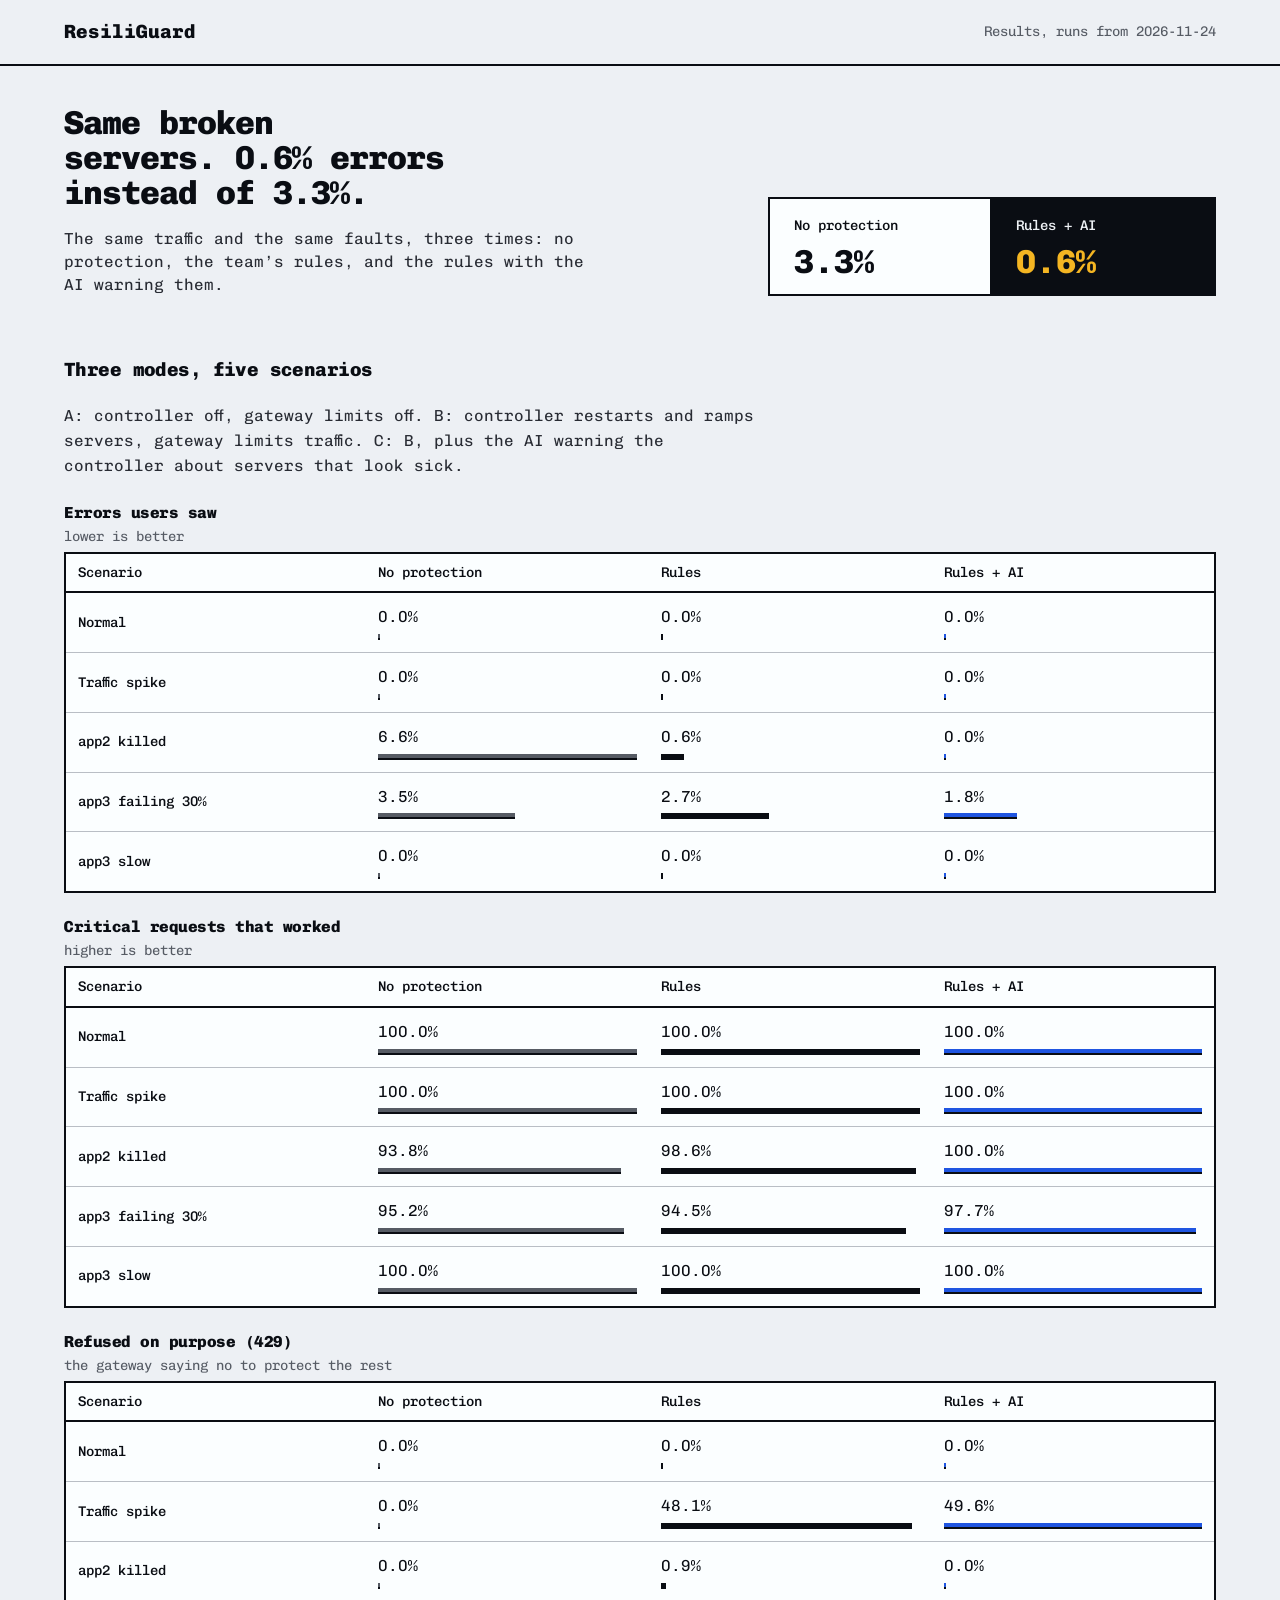
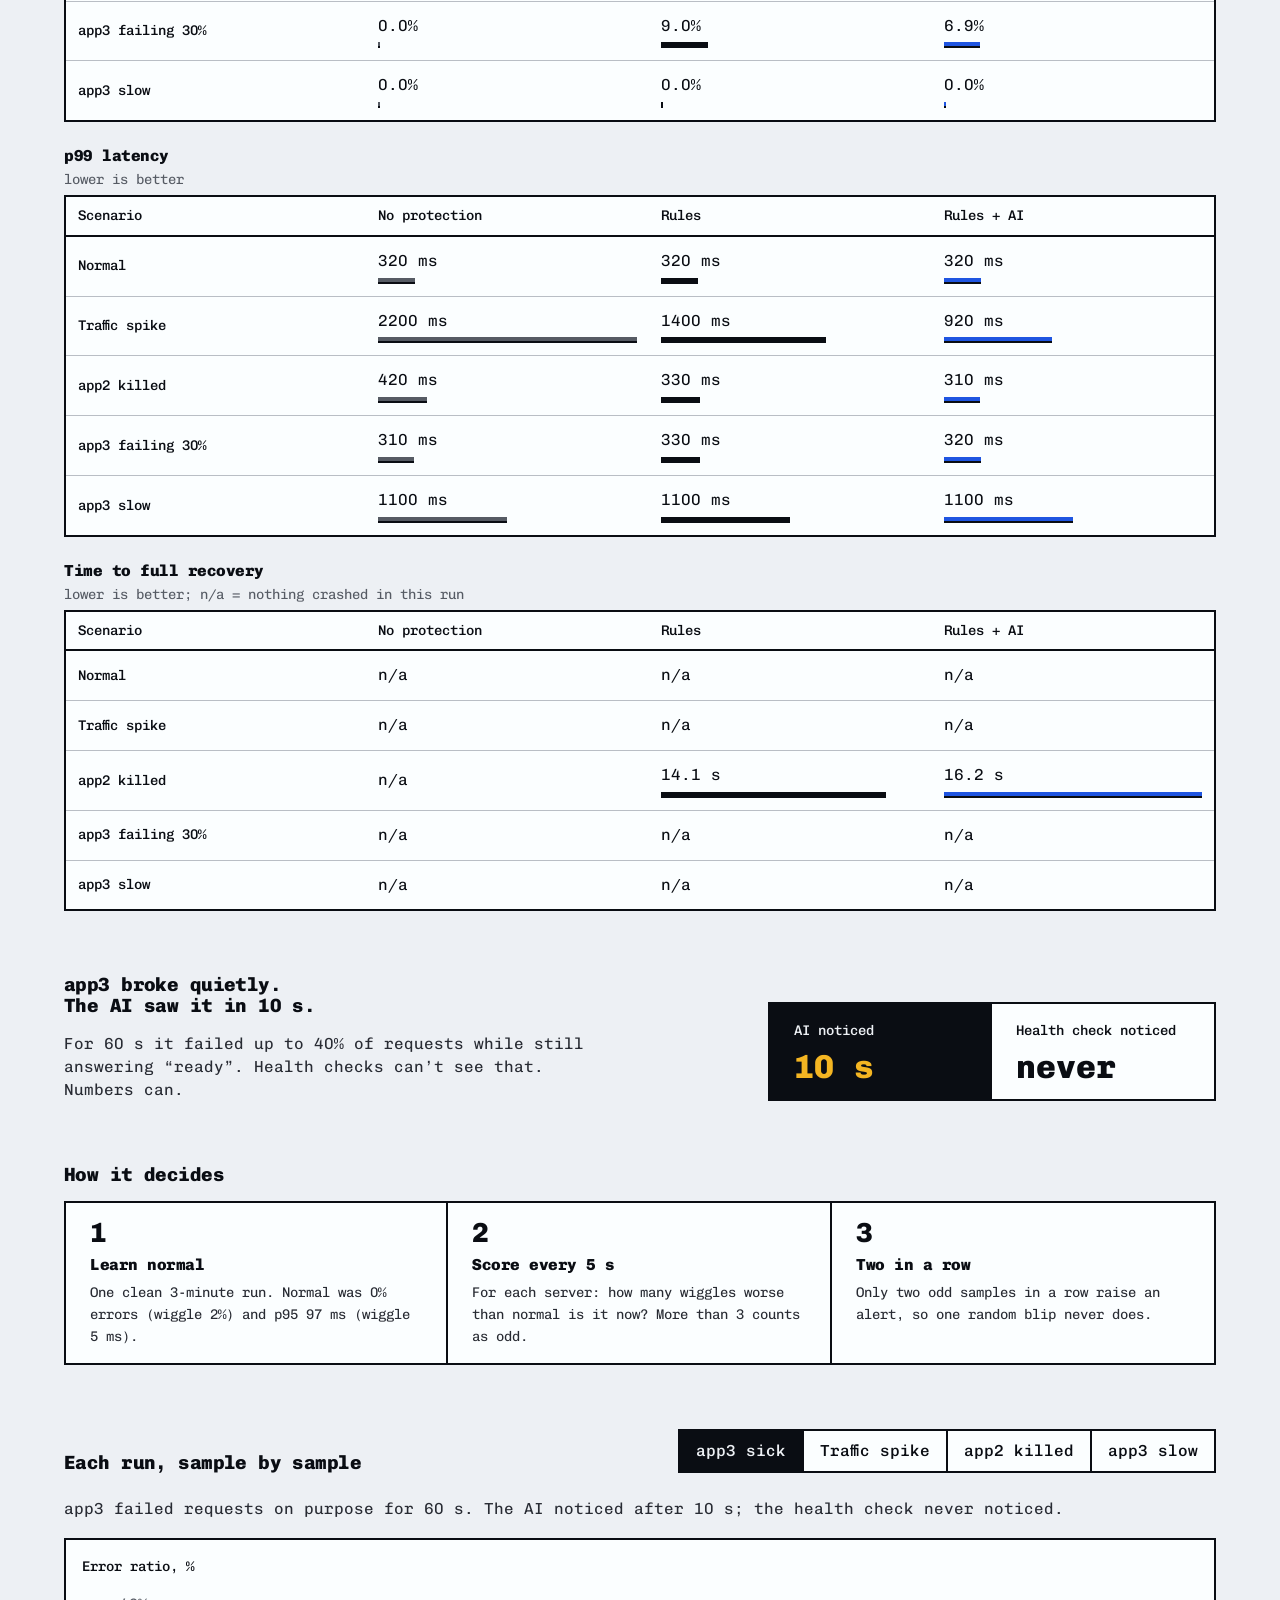
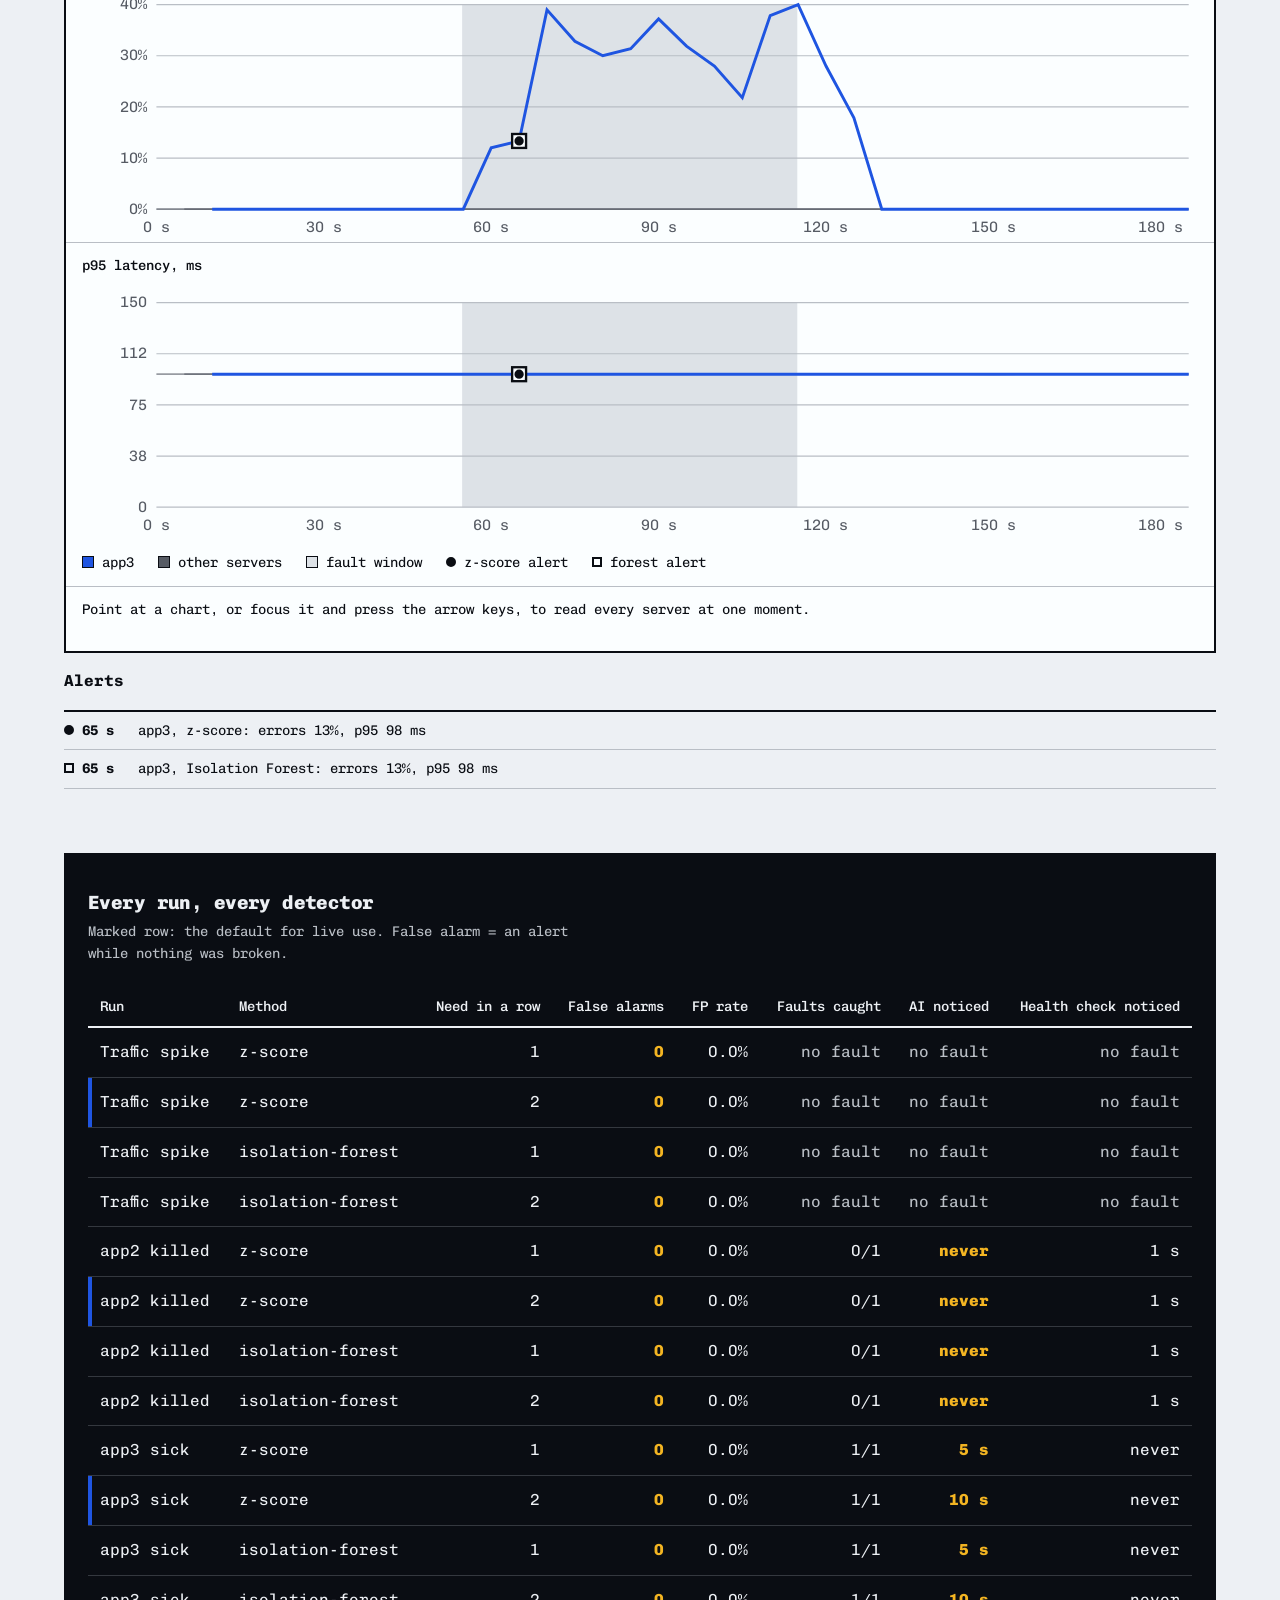
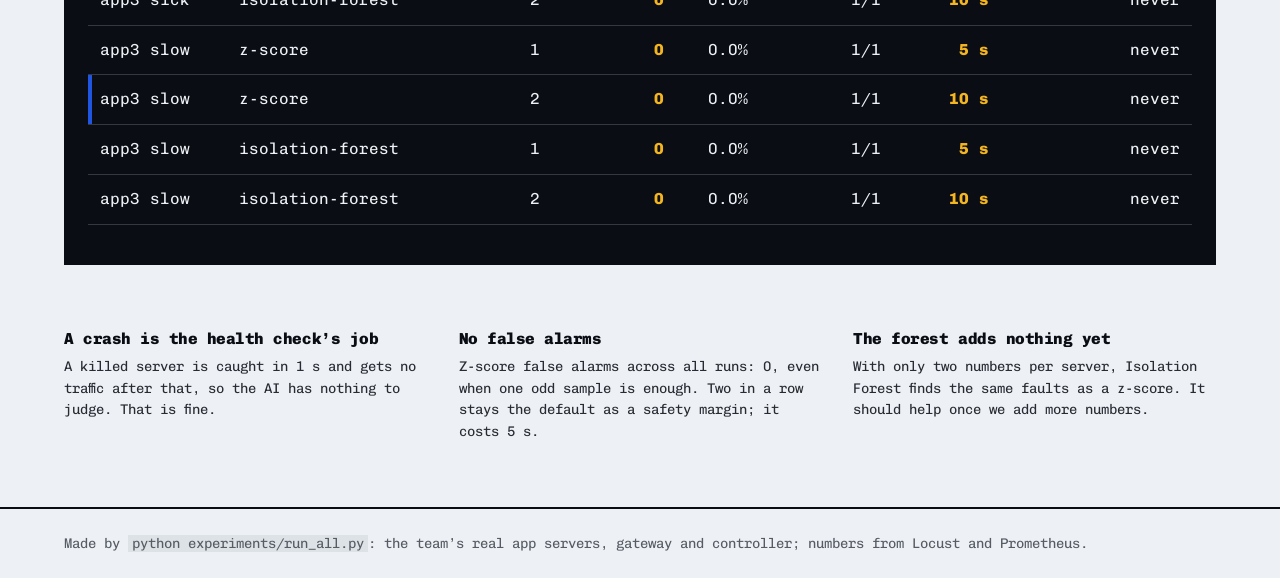
==== commit 81838be2: "Person 3: final 3-mode results, one scenario file, faster runner - Final experiment on the real serv" ====
--- a/experiments/results/report.html
+++ b/experiments/results/report.html
@@ -162,7 +162,8 @@
 td.num, th.num { text-align: right; }
 td.fig { font-weight: 800; color: var(--color-accent-2); }
 td.none { color: var(--color-rule); }
-.scroll th:first-child, .scroll td:first-child { position: sticky; left: 0; background: var(--color-ink); }
+.board .scroll th:first-child, .board .scroll td:first-child { position: sticky; left: 0; background: var(--color-ink); }
+table.bars th:first-child { position: sticky; left: 0; background: var(--color-paper-3); }
 tr.pick td:first-child { box-shadow: inset 4px 0 0 var(--color-accent); }
 
 .findings { display: grid; grid-template-columns: repeat(3, minmax(0, 1fr)); gap: var(--gap-columns); }
@@ -186,16 +187,16 @@
 </div></header>
 <main id="main"><div class="container">
 <section class="head" aria-labelledby="h1">
-<div><h1 id="h1">Same broken servers. 0.6% errors instead of 2.6%.</h1>
+<div><h1 id="h1">Same broken servers. 0.6% errors instead of 3.3%.</h1>
 <p class="lead">The same traffic and the same faults, three times: no protection, the
-team's rules, and the rules with the AI warning them.</p></div>
-<dl class="plates"><div class="plate"><dt>No protection</dt><dd>2.6%</dd></div>
+team’s rules, and the rules with the AI warning them.</p></div>
+<dl class="plates"><div class="plate"><dt>No protection</dt><dd>3.3%</dd></div>
 <div class="plate ink"><dt>Rules + AI</dt><dd>0.6%</dd></div></dl>
 </section><section class="modes" aria-labelledby="modes-h">
 <h2 id="modes-h">Three modes, five scenarios</h2>
 <p class="says">A: controller off, gateway limits off. B: controller restarts and ramps servers,
 gateway limits traffic. C: B, plus the AI warning the controller about servers that look sick.</p>
-<div class='metric'><h3>Errors users saw</h3><p>lower is better</p><div class='scroll'><table class='bars'><thead><tr><th scope='col'>Scenario</th><th scope='col'>No protection</th><th scope='col'>Rules</th><th scope='col'>Rules + AI</th></tr></thead><tbody><tr><th scope='row'>Normal</th><td class='ma'><span class='v'>0.0%</span><span class='bar' style='--w:0.0%'></span></td><td class='mb'><span class='v'>0.0%</span><span class='bar' style='--w:0.0%'></span></td><td class='mc'><span class='v'>0.0%</span><span class='bar' style='--w:0.0%'></span></td></tr><tr><th scope='row'>Traffic spike</th><td class='ma'><span class='v'>0.0%</span><span class='bar' style='--w:0.0%'></span></td><td class='mb'><span class='v'>0.0%</span><span class='bar' style='--w:0.0%'></span></td><td class='mc'><span class='v'>0.0%</span><span class='bar' style='--w:0.0%'></span></td></tr><tr><th scope='row'>app2 killed</th><td class='ma'><span class='v'>5.4%</span><span class='bar' style='--w:100.0%'></span></td><td class='mb'><span class='v'>0.6%</span><span class='bar' style='--w:10.9%'></span></td><td class='mc'><span class='v'>0.0%</span><span class='bar' style='--w:0.0%'></span></td></tr><tr><th scope='row'>app3 failing 30%</th><td class='ma'><span class='v'>2.4%</span><span class='bar' style='--w:43.8%'></span></td><td class='mb'><span class='v'>2.7%</span><span class='bar' style='--w:51.0%'></span></td><td class='mc'><span class='v'>1.8%</span><span class='bar' style='--w:34.4%'></span></td></tr><tr><th scope='row'>app3 slow</th><td class='ma'><span class='v'>0.0%</span><span class='bar' style='--w:0.0%'></span></td><td class='mb'><span class='v'>0.0%</span><span class='bar' style='--w:0.0%'></span></td><td class='mc'><span class='v'>0.0%</span><span class='bar' style='--w:0.0%'></span></td></tr></tbody></table></div></div><div class='metric'><h3>Critical requests that worked</h3><p>higher is better</p><div class='scroll'><table class='bars'><thead><tr><th scope='col'>Scenario</th><th scope='col'>No protection</th><th scope='col'>Rules</th><th scope='col'>Rules + AI</th></tr></thead><tbody><tr><th scope='row'>Normal</th><td class='ma'><span class='v'>100.0%</span><span class='bar' style='--w:100.0%'></span></td><td class='mb'><span class='v'>100.0%</span><span class='bar' style='--w:100.0%'></span></td><td class='mc'><span class='v'>100.0%</span><span class='bar' style='--w:100.0%'></span></td></tr><tr><th scope='row'>Traffic spike</th><td class='ma'><span class='v'>100.0%</span><span class='bar' style='--w:100.0%'></span></td><td class='mb'><span class='v'>100.0%</span><span class='bar' style='--w:100.0%'></span></td><td class='mc'><span class='v'>100.0%</span><span class='bar' style='--w:100.0%'></span></td></tr><tr><th scope='row'>app2 killed</th><td class='ma'><span class='v'>92.2%</span><span class='bar' style='--w:92.2%'></span></td><td class='mb'><span class='v'>98.6%</span><span class='bar' style='--w:98.6%'></span></td><td class='mc'><span class='v'>100.0%</span><span class='bar' style='--w:100.0%'></span></td></tr><tr><th scope='row'>app3 failing 30%</th><td class='ma'><span class='v'>95.1%</span><span class='bar' style='--w:95.1%'></span></td><td class='mb'><span class='v'>94.5%</span><span class='bar' style='--w:94.5%'></span></td><td class='mc'><span class='v'>97.7%</span><span class='bar' style='--w:97.7%'></span></td></tr><tr><th scope='row'>app3 slow</th><td class='ma'><span class='v'>100.0%</span><span class='bar' style='--w:100.0%'></span></td><td class='mb'><span class='v'>100.0%</span><span class='bar' style='--w:100.0%'></span></td><td class='mc'><span class='v'>100.0%</span><span class='bar' style='--w:100.0%'></span></td></tr></tbody></table></div></div><div class='metric'><h3>Refused on purpose (429)</h3><p>the gateway saying no to protect the rest</p><div class='scroll'><table class='bars'><thead><tr><th scope='col'>Scenario</th><th scope='col'>No protection</th><th scope='col'>Rules</th><th scope='col'>Rules + AI</th></tr></thead><tbody><tr><th scope='row'>Normal</th><td class='ma'><span class='v'>0.0%</span><span class='bar' style='--w:0.0%'></span></td><td class='mb'><span class='v'>0.0%</span><span class='bar' style='--w:0.0%'></span></td><td class='mc'><span class='v'>0.0%</span><span class='bar' style='--w:0.0%'></span></td></tr><tr><th scope='row'>Traffic spike</th><td class='ma'><span class='v'>0.0%</span><span class='bar' style='--w:0.0%'></span></td><td class='mb'><span class='v'>48.1%</span><span class='bar' style='--w:97.1%'></span></td><td class='mc'><span class='v'>49.6%</span><span class='bar' style='--w:100.0%'></span></td></tr><tr><th scope='row'>app2 killed</th><td class='ma'><span class='v'>9.0%</span><span class='bar' style='--w:18.1%'></span></td><td class='mb'><span class='v'>0.9%</span><span class='bar' style='--w:1.9%'></span></td><td class='mc'><span class='v'>0.0%</span><span class='bar' style='--w:0.0%'></span></td></tr><tr><th scope='row'>app3 failing 30%</th><td class='ma'><span class='v'>8.6%</span><span class='bar' style='--w:17.4%'></span></td><td class='mb'><span class='v'>9.0%</span><span class='bar' style='--w:18.1%'></span></td><td class='mc'><span class='v'>6.9%</span><span class='bar' style='--w:14.0%'></span></td></tr><tr><th scope='row'>app3 slow</th><td class='ma'><span class='v'>0.0%</span><span class='bar' style='--w:0.0%'></span></td><td class='mb'><span class='v'>0.0%</span><span class='bar' style='--w:0.0%'></span></td><td class='mc'><span class='v'>0.0%</span><span class='bar' style='--w:0.0%'></span></td></tr></tbody></table></div></div><div class='metric'><h3>p99 latency</h3><p>lower is better</p><div class='scroll'><table class='bars'><thead><tr><th scope='col'>Scenario</th><th scope='col'>No protection</th><th scope='col'>Rules</th><th scope='col'>Rules + AI</th></tr></thead><tbody><tr><th scope='row'>Normal</th><td class='ma'><span class='v'>320 ms</span><span class='bar' style='--w:12.8%'></span></td><td class='mb'><span class='v'>320 ms</span><span class='bar' style='--w:12.8%'></span></td><td class='mc'><span class='v'>320 ms</span><span class='bar' style='--w:12.8%'></span></td></tr><tr><th scope='row'>Traffic spike</th><td class='ma'><span class='v'>2500 ms</span><span class='bar' style='--w:100.0%'></span></td><td class='mb'><span class='v'>1400 ms</span><span class='bar' style='--w:56.0%'></span></td><td class='mc'><span class='v'>920 ms</span><span class='bar' style='--w:36.8%'></span></td></tr><tr><th scope='row'>app2 killed</th><td class='ma'><span class='v'>330 ms</span><span class='bar' style='--w:13.2%'></span></td><td class='mb'><span class='v'>330 ms</span><span class='bar' style='--w:13.2%'></span></td><td class='mc'><span class='v'>310 ms</span><span class='bar' style='--w:12.4%'></span></td></tr><tr><th scope='row'>app3 failing 30%</th><td class='ma'><span class='v'>310 ms</span><span class='bar' style='--w:12.4%'></span></td><td class='mb'><span class='v'>330 ms</span><span class='bar' style='--w:13.2%'></span></td><td class='mc'><span class='v'>320 ms</span><span class='bar' style='--w:12.8%'></span></td></tr><tr><th scope='row'>app3 slow</th><td class='ma'><span class='v'>1100 ms</span><span class='bar' style='--w:44.0%'></span></td><td class='mb'><span class='v'>1100 ms</span><span class='bar' style='--w:44.0%'></span></td><td class='mc'><span class='v'>1100 ms</span><span class='bar' style='--w:44.0%'></span></td></tr></tbody></table></div></div><div class='metric'><h3>Time to full recovery</h3><p>lower is better; – = no crash in this run</p><div class='scroll'><table class='bars'><thead><tr><th scope='col'>Scenario</th><th scope='col'>No protection</th><th scope='col'>Rules</th><th scope='col'>Rules + AI</th></tr></thead><tbody><tr><th scope='row'>Normal</th><td class='ma'><span class='v'>–</span></td><td class='mb'><span class='v'>–</span></td><td class='mc'><span class='v'>–</span></td></tr><tr><th scope='row'>Traffic spike</th><td class='ma'><span class='v'>–</span></td><td class='mb'><span class='v'>–</span></td><td class='mc'><span class='v'>–</span></td></tr><tr><th scope='row'>app2 killed</th><td class='ma'><span class='v'>–</span></td><td class='mb'><span class='v'>14.1 s</span><span class='bar' style='--w:87.0%'></span></td><td class='mc'><span class='v'>16.2 s</span><span class='bar' style='--w:100.0%'></span></td></tr><tr><th scope='row'>app3 failing 30%</th><td class='ma'><span class='v'>–</span></td><td class='mb'><span class='v'>–</span></td><td class='mc'><span class='v'>–</span></td></tr><tr><th scope='row'>app3 slow</th><td class='ma'><span class='v'>–</span></td><td class='mb'><span class='v'>–</span></td><td class='mc'><span class='v'>–</span></td></tr></tbody></table></div></div>
+<div class='metric'><h3>Errors users saw</h3><p>lower is better</p><div class='scroll'><table class='bars'><thead><tr><th scope='col'>Scenario</th><th scope='col'>No protection</th><th scope='col'>Rules</th><th scope='col'>Rules + AI</th></tr></thead><tbody><tr><th scope='row'>Normal</th><td class='ma'><span class='v'>0.0%</span><span class='bar' style='--w:0.0%'></span></td><td class='mb'><span class='v'>0.0%</span><span class='bar' style='--w:0.0%'></span></td><td class='mc'><span class='v'>0.0%</span><span class='bar' style='--w:0.0%'></span></td></tr><tr><th scope='row'>Traffic spike</th><td class='ma'><span class='v'>0.0%</span><span class='bar' style='--w:0.0%'></span></td><td class='mb'><span class='v'>0.0%</span><span class='bar' style='--w:0.0%'></span></td><td class='mc'><span class='v'>0.0%</span><span class='bar' style='--w:0.0%'></span></td></tr><tr><th scope='row'>app2 killed</th><td class='ma'><span class='v'>6.6%</span><span class='bar' style='--w:100.0%'></span></td><td class='mb'><span class='v'>0.6%</span><span class='bar' style='--w:9.0%'></span></td><td class='mc'><span class='v'>0.0%</span><span class='bar' style='--w:0.0%'></span></td></tr><tr><th scope='row'>app3 failing 30%</th><td class='ma'><span class='v'>3.5%</span><span class='bar' style='--w:53.0%'></span></td><td class='mb'><span class='v'>2.7%</span><span class='bar' style='--w:41.9%'></span></td><td class='mc'><span class='v'>1.8%</span><span class='bar' style='--w:28.2%'></span></td></tr><tr><th scope='row'>app3 slow</th><td class='ma'><span class='v'>0.0%</span><span class='bar' style='--w:0.0%'></span></td><td class='mb'><span class='v'>0.0%</span><span class='bar' style='--w:0.0%'></span></td><td class='mc'><span class='v'>0.0%</span><span class='bar' style='--w:0.0%'></span></td></tr></tbody></table></div></div><div class='metric'><h3>Critical requests that worked</h3><p>higher is better</p><div class='scroll'><table class='bars'><thead><tr><th scope='col'>Scenario</th><th scope='col'>No protection</th><th scope='col'>Rules</th><th scope='col'>Rules + AI</th></tr></thead><tbody><tr><th scope='row'>Normal</th><td class='ma'><span class='v'>100.0%</span><span class='bar' style='--w:100.0%'></span></td><td class='mb'><span class='v'>100.0%</span><span class='bar' style='--w:100.0%'></span></td><td class='mc'><span class='v'>100.0%</span><span class='bar' style='--w:100.0%'></span></td></tr><tr><th scope='row'>Traffic spike</th><td class='ma'><span class='v'>100.0%</span><span class='bar' style='--w:100.0%'></span></td><td class='mb'><span class='v'>100.0%</span><span class='bar' style='--w:100.0%'></span></td><td class='mc'><span class='v'>100.0%</span><span class='bar' style='--w:100.0%'></span></td></tr><tr><th scope='row'>app2 killed</th><td class='ma'><span class='v'>93.8%</span><span class='bar' style='--w:93.8%'></span></td><td class='mb'><span class='v'>98.6%</span><span class='bar' style='--w:98.6%'></span></td><td class='mc'><span class='v'>100.0%</span><span class='bar' style='--w:100.0%'></span></td></tr><tr><th scope='row'>app3 failing 30%</th><td class='ma'><span class='v'>95.2%</span><span class='bar' style='--w:95.2%'></span></td><td class='mb'><span class='v'>94.5%</span><span class='bar' style='--w:94.5%'></span></td><td class='mc'><span class='v'>97.7%</span><span class='bar' style='--w:97.7%'></span></td></tr><tr><th scope='row'>app3 slow</th><td class='ma'><span class='v'>100.0%</span><span class='bar' style='--w:100.0%'></span></td><td class='mb'><span class='v'>100.0%</span><span class='bar' style='--w:100.0%'></span></td><td class='mc'><span class='v'>100.0%</span><span class='bar' style='--w:100.0%'></span></td></tr></tbody></table></div></div><div class='metric'><h3>Refused on purpose (429)</h3><p>the gateway saying no to protect the rest</p><div class='scroll'><table class='bars'><thead><tr><th scope='col'>Scenario</th><th scope='col'>No protection</th><th scope='col'>Rules</th><th scope='col'>Rules + AI</th></tr></thead><tbody><tr><th scope='row'>Normal</th><td class='ma'><span class='v'>0.0%</span><span class='bar' style='--w:0.0%'></span></td><td class='mb'><span class='v'>0.0%</span><span class='bar' style='--w:0.0%'></span></td><td class='mc'><span class='v'>0.0%</span><span class='bar' style='--w:0.0%'></span></td></tr><tr><th scope='row'>Traffic spike</th><td class='ma'><span class='v'>0.0%</span><span class='bar' style='--w:0.0%'></span></td><td class='mb'><span class='v'>48.1%</span><span class='bar' style='--w:97.1%'></span></td><td class='mc'><span class='v'>49.6%</span><span class='bar' style='--w:100.0%'></span></td></tr><tr><th scope='row'>app2 killed</th><td class='ma'><span class='v'>0.0%</span><span class='bar' style='--w:0.0%'></span></td><td class='mb'><span class='v'>0.9%</span><span class='bar' style='--w:1.9%'></span></td><td class='mc'><span class='v'>0.0%</span><span class='bar' style='--w:0.0%'></span></td></tr><tr><th scope='row'>app3 failing 30%</th><td class='ma'><span class='v'>0.0%</span><span class='bar' style='--w:0.0%'></span></td><td class='mb'><span class='v'>9.0%</span><span class='bar' style='--w:18.1%'></span></td><td class='mc'><span class='v'>6.9%</span><span class='bar' style='--w:14.0%'></span></td></tr><tr><th scope='row'>app3 slow</th><td class='ma'><span class='v'>0.0%</span><span class='bar' style='--w:0.0%'></span></td><td class='mb'><span class='v'>0.0%</span><span class='bar' style='--w:0.0%'></span></td><td class='mc'><span class='v'>0.0%</span><span class='bar' style='--w:0.0%'></span></td></tr></tbody></table></div></div><div class='metric'><h3>p99 latency</h3><p>lower is better</p><div class='scroll'><table class='bars'><thead><tr><th scope='col'>Scenario</th><th scope='col'>No protection</th><th scope='col'>Rules</th><th scope='col'>Rules + AI</th></tr></thead><tbody><tr><th scope='row'>Normal</th><td class='ma'><span class='v'>320 ms</span><span class='bar' style='--w:14.5%'></span></td><td class='mb'><span class='v'>320 ms</span><span class='bar' style='--w:14.5%'></span></td><td class='mc'><span class='v'>320 ms</span><span class='bar' style='--w:14.5%'></span></td></tr><tr><th scope='row'>Traffic spike</th><td class='ma'><span class='v'>2200 ms</span><span class='bar' style='--w:100.0%'></span></td><td class='mb'><span class='v'>1400 ms</span><span class='bar' style='--w:63.6%'></span></td><td class='mc'><span class='v'>920 ms</span><span class='bar' style='--w:41.8%'></span></td></tr><tr><th scope='row'>app2 killed</th><td class='ma'><span class='v'>420 ms</span><span class='bar' style='--w:19.1%'></span></td><td class='mb'><span class='v'>330 ms</span><span class='bar' style='--w:15.0%'></span></td><td class='mc'><span class='v'>310 ms</span><span class='bar' style='--w:14.1%'></span></td></tr><tr><th scope='row'>app3 failing 30%</th><td class='ma'><span class='v'>310 ms</span><span class='bar' style='--w:14.1%'></span></td><td class='mb'><span class='v'>330 ms</span><span class='bar' style='--w:15.0%'></span></td><td class='mc'><span class='v'>320 ms</span><span class='bar' style='--w:14.5%'></span></td></tr><tr><th scope='row'>app3 slow</th><td class='ma'><span class='v'>1100 ms</span><span class='bar' style='--w:50.0%'></span></td><td class='mb'><span class='v'>1100 ms</span><span class='bar' style='--w:50.0%'></span></td><td class='mc'><span class='v'>1100 ms</span><span class='bar' style='--w:50.0%'></span></td></tr></tbody></table></div></div><div class='metric'><h3>Time to full recovery</h3><p>lower is better; n/a = nothing crashed in this run</p><div class='scroll'><table class='bars'><thead><tr><th scope='col'>Scenario</th><th scope='col'>No protection</th><th scope='col'>Rules</th><th scope='col'>Rules + AI</th></tr></thead><tbody><tr><th scope='row'>Normal</th><td class='ma'><span class='v'>n/a</span></td><td class='mb'><span class='v'>n/a</span></td><td class='mc'><span class='v'>n/a</span></td></tr><tr><th scope='row'>Traffic spike</th><td class='ma'><span class='v'>n/a</span></td><td class='mb'><span class='v'>n/a</span></td><td class='mc'><span class='v'>n/a</span></td></tr><tr><th scope='row'>app2 killed</th><td class='ma'><span class='v'>n/a</span></td><td class='mb'><span class='v'>14.1 s</span><span class='bar' style='--w:87.0%'></span></td><td class='mc'><span class='v'>16.2 s</span><span class='bar' style='--w:100.0%'></span></td></tr><tr><th scope='row'>app3 failing 30%</th><td class='ma'><span class='v'>n/a</span></td><td class='mb'><span class='v'>n/a</span></td><td class='mc'><span class='v'>n/a</span></td></tr><tr><th scope='row'>app3 slow</th><td class='ma'><span class='v'>n/a</span></td><td class='mb'><span class='v'>n/a</span></td><td class='mc'><span class='v'>n/a</span></td></tr></tbody></table></div></div>
 </section>
 <section class="head" aria-labelledby="ai-h">
 <div><h2 id="ai-h">app3 broke quietly. The AI saw it in 10 s.</h2><p class="lead">For 60 s it failed up to 40% of requests while still answering “ready”. Health checks can’t see that. Numbers can.</p></div>
@@ -245,9 +246,9 @@
 <figure tabindex="0" aria-describedby="readout-spike">
 <div class="pair">
 <div><p class="chart-title">Error ratio, %</p>
-<svg class="chart" viewBox="0 0 960 220" role="img" aria-label="Error ratio per server, Traffic spike run" data-t0="1795487233.195" data-t1="1795487418.195"><line class="grid" x1="64" x2="952" y1="192.0" y2="192.0"/><text x="56" y="196.0" text-anchor="end">0%</text><line class="grid" x1="64" x2="952" y1="148.0" y2="148.0"/><text x="56" y="152.0" text-anchor="end">10%</text><line class="grid" x1="64" x2="952" y1="104.0" y2="104.0"/><text x="56" y="108.0" text-anchor="end">20%</text><line class="grid" x1="64" x2="952" y1="60.0" y2="60.0"/><text x="56" y="64.0" text-anchor="end">30%</text><line class="grid" x1="64" x2="952" y1="16.0" y2="16.0"/><text x="56" y="20.0" text-anchor="end">40%</text><text x="64.0" y="212" text-anchor="middle">0 s</text><text x="208.0" y="212" text-anchor="middle">30 s</text><text x="352.0" y="212" text-anchor="middle">60 s</text><text x="496.0" y="212" text-anchor="middle">90 s</text><text x="640.0" y="212" text-anchor="middle">120 s</text><text x="784.0" y="212" text-anchor="middle">150 s</text><text x="928.0" y="212" text-anchor="middle">180 s</text><polyline class="other" points="64.0,192.0 88.0,192.0 112.0,192.0"/><polyline class="other" points="184.0,192.0 208.0,192.0 232.0,192.0 256.0,192.0"/><polyline class="other" points="328.0,192.0 352.0,192.0 376.0,192.0 400.0,192.0 424.0,192.0 448.0,192.0 472.0,192.0 496.0,192.0 520.0,192.0 544.0,192.0 568.0,192.0 592.0,192.0 616.0,192.0 640.0,192.0 664.0,192.0 688.0,192.0 712.0,192.0 736.0,192.0 760.0,192.0"/><polyline class="other" points="832.0,192.0 856.0,192.0 880.0,192.0 904.0,192.0"/><polyline class="other" points="88.0,192.0 112.0,192.0 136.0,192.0 160.0,192.0"/><polyline class="other" points="232.0,192.0 256.0,192.0 280.0,192.0 304.0,192.0"/><polyline class="other" points="352.0,192.0 376.0,192.0 400.0,192.0 424.0,192.0 448.0,192.0 472.0,192.0 496.0,192.0 520.0,192.0 544.0,192.0 568.0,192.0 592.0,192.0 616.0,192.0 640.0,192.0 664.0,192.0"/><polyline class="other" points="736.0,192.0 760.0,192.0 784.0,192.0 808.0,192.0"/><polyline class="other" points="880.0,192.0 904.0,192.0 928.0,192.0 952.0,192.0"/><polyline class="other" points="136.0,192.0 160.0,192.0 184.0,192.0 208.0,192.0"/><polyline class="other" points="280.0,192.0 304.0,192.0 328.0,192.0 352.0,192.0 376.0,192.0 400.0,192.0 424.0,192.0 448.0,192.0 472.0,192.0 496.0,192.0 520.0,192.0 544.0,192.0 568.0,192.0 592.0,192.0 616.0,192.0 640.0,192.0 664.0,192.0 688.0,192.0 712.0,192.0"/><polyline class="other" points="784.0,192.0 808.0,192.0 832.0,192.0 856.0,192.0"/><line class="cursor" x1="0" x2="0" y1="16" y2="192"/></svg></div>
+<svg class="chart" viewBox="0 0 960 220" role="img" aria-label="Error ratio per server, Traffic spike run" data-t0="1795487233.195" data-t1="1795487418.195"><line class="grid" x1="64" x2="952" y1="192.0" y2="192.0"/><text x="56" y="196.0" text-anchor="end">0%</text><line class="grid" x1="64" x2="952" y1="148.0" y2="148.0"/><text x="56" y="152.0" text-anchor="end">10%</text><line class="grid" x1="64" x2="952" y1="104.0" y2="104.0"/><text x="56" y="108.0" text-anchor="end">20%</text><line class="grid" x1="64" x2="952" y1="60.0" y2="60.0"/><text x="56" y="64.0" text-anchor="end">30%</text><line class="grid" x1="64" x2="952" y1="16.0" y2="16.0"/><text x="56" y="20.0" text-anchor="end">40%</text><text x="64.0" y="212" text-anchor="middle">0 s</text><text x="208.0" y="212" text-anchor="middle">30 s</text><text x="352.0" y="212" text-anchor="middle">60 s</text><text x="496.0" y="212" text-anchor="middle">90 s</text><text x="640.0" y="212" text-anchor="middle">120 s</text><text x="784.0" y="212" text-anchor="middle">150 s</text><text x="928.0" y="212" text-anchor="middle">180 s</text><polyline class="other" points="136.0,192.0 160.0,192.0 184.0,192.0 208.0,192.0"/><polyline class="other" points="280.0,192.0 304.0,192.0 328.0,192.0 352.0,192.0 376.0,192.0 400.0,192.0 424.0,192.0 448.0,192.0 472.0,192.0 496.0,192.0 520.0,192.0 544.0,192.0 568.0,192.0 592.0,192.0 616.0,192.0 640.0,192.0 664.0,192.0 688.0,192.0 712.0,192.0"/><polyline class="other" points="784.0,192.0 808.0,192.0 832.0,192.0 856.0,192.0"/><polyline class="other" points="88.0,192.0 112.0,192.0 136.0,192.0 160.0,192.0"/><polyline class="other" points="232.0,192.0 256.0,192.0 280.0,192.0 304.0,192.0"/><polyline class="other" points="352.0,192.0 376.0,192.0 400.0,192.0 424.0,192.0 448.0,192.0 472.0,192.0 496.0,192.0 520.0,192.0 544.0,192.0 568.0,192.0 592.0,192.0 616.0,192.0 640.0,192.0 664.0,192.0"/><polyline class="other" points="736.0,192.0 760.0,192.0 784.0,192.0 808.0,192.0"/><polyline class="other" points="880.0,192.0 904.0,192.0 928.0,192.0 952.0,192.0"/><polyline class="other" points="64.0,192.0 88.0,192.0 112.0,192.0"/><polyline class="other" points="184.0,192.0 208.0,192.0 232.0,192.0 256.0,192.0"/><polyline class="other" points="328.0,192.0 352.0,192.0 376.0,192.0 400.0,192.0 424.0,192.0 448.0,192.0 472.0,192.0 496.0,192.0 520.0,192.0 544.0,192.0 568.0,192.0 592.0,192.0 616.0,192.0 640.0,192.0 664.0,192.0 688.0,192.0 712.0,192.0 736.0,192.0 760.0,192.0"/><polyline class="other" points="832.0,192.0 856.0,192.0 880.0,192.0 904.0,192.0"/><line class="cursor" x1="0" x2="0" y1="16" y2="192"/></svg></div>
 <div><p class="chart-title">p95 latency, ms</p>
-<svg class="chart" viewBox="0 0 960 220" role="img" aria-label="p95 latency per server, Traffic spike run" data-t0="1795487233.195" data-t1="1795487418.195"><line class="grid" x1="64" x2="952" y1="192.0" y2="192.0"/><text x="56" y="196.0" text-anchor="end">0</text><line class="grid" x1="64" x2="952" y1="148.0" y2="148.0"/><text x="56" y="152.0" text-anchor="end">38</text><line class="grid" x1="64" x2="952" y1="104.0" y2="104.0"/><text x="56" y="108.0" text-anchor="end">75</text><line class="grid" x1="64" x2="952" y1="60.0" y2="60.0"/><text x="56" y="64.0" text-anchor="end">112</text><line class="grid" x1="64" x2="952" y1="16.0" y2="16.0"/><text x="56" y="20.0" text-anchor="end">150</text><text x="64.0" y="212" text-anchor="middle">0 s</text><text x="208.0" y="212" text-anchor="middle">30 s</text><text x="352.0" y="212" text-anchor="middle">60 s</text><text x="496.0" y="212" text-anchor="middle">90 s</text><text x="640.0" y="212" text-anchor="middle">120 s</text><text x="784.0" y="212" text-anchor="middle">150 s</text><text x="928.0" y="212" text-anchor="middle">180 s</text><polyline class="other" points="64.0,77.6 88.0,77.6 112.0,77.6"/><polyline class="other" points="184.0,77.6 208.0,77.6 232.0,77.6 256.0,77.6"/><polyline class="other" points="328.0,77.6 352.0,77.6 376.0,77.6 400.0,77.6 424.0,77.6 448.0,77.6 472.0,77.6 496.0,77.6 520.0,77.6 544.0,77.6 568.0,77.6 592.0,77.6 616.0,77.6 640.0,77.6 664.0,77.6 688.0,77.6 712.0,77.7 736.0,77.7 760.0,77.7"/><polyline class="other" points="832.0,77.6 856.0,77.6 880.0,77.6 904.0,77.7"/><polyline class="other" points="88.0,77.6 112.0,77.6 136.0,77.6 160.0,77.6"/><polyline class="other" points="232.0,77.6 256.0,77.6 280.0,77.6 304.0,77.6"/><polyline class="other" points="352.0,77.6 376.0,77.6 400.0,77.6 424.0,77.6 448.0,77.6 472.0,77.6 496.0,77.6 520.0,77.6 544.0,77.6 568.0,77.6 592.0,77.6 616.0,77.6 640.0,77.6 664.0,77.6"/><polyline class="other" points="736.0,77.6 760.0,77.6 784.0,77.6 808.0,77.6"/><polyline class="other" points="880.0,77.7 904.0,77.6 928.0,77.6 952.0,77.6"/><polyline class="other" points="136.0,77.6 160.0,77.6 184.0,77.6 208.0,77.6"/><polyline class="other" points="280.0,77.6 304.0,77.6 328.0,77.6 352.0,77.6 376.0,77.6 400.0,77.6 424.0,77.6 448.0,77.6 472.0,77.6 496.0,77.6 520.0,77.6 544.0,77.6 568.0,77.6 592.0,77.6 616.0,77.6 640.0,77.6 664.0,77.6 688.0,77.6 712.0,77.6"/><polyline class="other" points="784.0,77.6 808.0,77.6 832.0,77.6 856.0,77.6"/><line class="cursor" x1="0" x2="0" y1="16" y2="192"/></svg></div>
+<svg class="chart" viewBox="0 0 960 220" role="img" aria-label="p95 latency per server, Traffic spike run" data-t0="1795487233.195" data-t1="1795487418.195"><line class="grid" x1="64" x2="952" y1="192.0" y2="192.0"/><text x="56" y="196.0" text-anchor="end">0</text><line class="grid" x1="64" x2="952" y1="148.0" y2="148.0"/><text x="56" y="152.0" text-anchor="end">38</text><line class="grid" x1="64" x2="952" y1="104.0" y2="104.0"/><text x="56" y="108.0" text-anchor="end">75</text><line class="grid" x1="64" x2="952" y1="60.0" y2="60.0"/><text x="56" y="64.0" text-anchor="end">112</text><line class="grid" x1="64" x2="952" y1="16.0" y2="16.0"/><text x="56" y="20.0" text-anchor="end">150</text><text x="64.0" y="212" text-anchor="middle">0 s</text><text x="208.0" y="212" text-anchor="middle">30 s</text><text x="352.0" y="212" text-anchor="middle">60 s</text><text x="496.0" y="212" text-anchor="middle">90 s</text><text x="640.0" y="212" text-anchor="middle">120 s</text><text x="784.0" y="212" text-anchor="middle">150 s</text><text x="928.0" y="212" text-anchor="middle">180 s</text><polyline class="other" points="136.0,77.6 160.0,77.6 184.0,77.6 208.0,77.6"/><polyline class="other" points="280.0,77.6 304.0,77.6 328.0,77.6 352.0,77.6 376.0,77.6 400.0,77.6 424.0,77.6 448.0,77.6 472.0,77.6 496.0,77.6 520.0,77.6 544.0,77.6 568.0,77.6 592.0,77.6 616.0,77.6 640.0,77.6 664.0,77.6 688.0,77.6 712.0,77.6"/><polyline class="other" points="784.0,77.6 808.0,77.6 832.0,77.6 856.0,77.6"/><polyline class="other" points="88.0,77.6 112.0,77.6 136.0,77.6 160.0,77.6"/><polyline class="other" points="232.0,77.6 256.0,77.6 280.0,77.6 304.0,77.6"/><polyline class="other" points="352.0,77.6 376.0,77.6 400.0,77.6 424.0,77.6 448.0,77.6 472.0,77.6 496.0,77.6 520.0,77.6 544.0,77.6 568.0,77.6 592.0,77.6 616.0,77.6 640.0,77.6 664.0,77.6"/><polyline class="other" points="736.0,77.6 760.0,77.6 784.0,77.6 808.0,77.6"/><polyline class="other" points="880.0,77.7 904.0,77.6 928.0,77.6 952.0,77.6"/><polyline class="other" points="64.0,77.6 88.0,77.6 112.0,77.6"/><polyline class="other" points="184.0,77.6 208.0,77.6 232.0,77.6 256.0,77.6"/><polyline class="other" points="328.0,77.6 352.0,77.6 376.0,77.6 400.0,77.6 424.0,77.6 448.0,77.6 472.0,77.6 496.0,77.6 520.0,77.6 544.0,77.6 568.0,77.6 592.0,77.6 616.0,77.6 640.0,77.6 664.0,77.6 688.0,77.6 712.0,77.7 736.0,77.7 760.0,77.7"/><polyline class="other" points="832.0,77.6 856.0,77.6 880.0,77.6 904.0,77.7"/><line class="cursor" x1="0" x2="0" y1="16" y2="192"/></svg></div>
 </div>
 <div class="key"><span><span class="swatch focus"></span>one server</span>
 <span><span class="swatch other"></span>other servers</span>
@@ -267,9 +268,9 @@
 <figure tabindex="0" aria-describedby="readout-kill">
 <div class="pair">
 <div><p class="chart-title">Error ratio, %</p>
-<svg class="chart" viewBox="0 0 960 220" role="img" aria-label="Error ratio per server, app2 killed run" data-t0="1795487444.961" data-t1="1795487629.961"><rect class="window" x="334.1" y="16" width="67.5" height="176"/><line class="grid" x1="64" x2="952" y1="192.0" y2="192.0"/><text x="56" y="196.0" text-anchor="end">0%</text><line class="grid" x1="64" x2="952" y1="148.0" y2="148.0"/><text x="56" y="152.0" text-anchor="end">10%</text><line class="grid" x1="64" x2="952" y1="104.0" y2="104.0"/><text x="56" y="108.0" text-anchor="end">20%</text><line class="grid" x1="64" x2="952" y1="60.0" y2="60.0"/><text x="56" y="64.0" text-anchor="end">30%</text><line class="grid" x1="64" x2="952" y1="16.0" y2="16.0"/><text x="56" y="20.0" text-anchor="end">40%</text><text x="64.0" y="212" text-anchor="middle">0 s</text><text x="208.0" y="212" text-anchor="middle">30 s</text><text x="352.0" y="212" text-anchor="middle">60 s</text><text x="496.0" y="212" text-anchor="middle">90 s</text><text x="640.0" y="212" text-anchor="middle">120 s</text><text x="784.0" y="212" text-anchor="middle">150 s</text><text x="928.0" y="212" text-anchor="middle">180 s</text><polyline class="other" points="88.0,192.0 112.0,192.0 136.0,192.0 160.0,192.0 184.0,192.0 208.0,192.0 232.0,192.0 256.0,192.0 280.0,192.0 304.0,192.0 328.0,192.0 352.0,192.0"/><polyline class="other" points="472.0,192.0 496.0,192.0 520.0,192.0 544.0,192.0 568.0,192.0 592.0,192.0 616.0,192.0 640.0,192.0 664.0,192.0 688.0,192.0 712.0,192.0 736.0,192.0 760.0,192.0 784.0,192.0 808.0,192.0 832.0,192.0 856.0,192.0 880.0,192.0 904.0,192.0 928.0,192.0 952.0,192.0"/><polyline class="other" points="112.0,192.0 136.0,192.0 160.0,192.0 184.0,192.0 208.0,192.0 232.0,192.0 256.0,192.0 280.0,192.0 304.0,192.0 328.0,192.0 352.0,192.0 376.0,192.0 400.0,192.0 424.0,192.0 448.0,192.0 472.0,192.0 496.0,192.0 520.0,192.0 544.0,192.0 568.0,192.0 592.0,192.0 616.0,192.0 640.0,192.0 664.0,192.0 688.0,192.0 712.0,192.0 736.0,192.0 760.0,192.0 784.0,192.0 808.0,192.0 832.0,192.0 856.0,192.0 880.0,192.0 904.0,192.0"/><polyline class="focus" points="64.0,192.0 88.0,192.0 112.0,192.0 136.0,192.0 160.0,192.0 184.0,192.0 208.0,192.0 232.0,192.0 256.0,192.0 280.0,192.0 304.0,192.0 328.0,192.0"/><polyline class="focus" points="448.0,192.0 472.0,192.0 496.0,192.0 520.0,192.0 544.0,192.0 568.0,192.0 592.0,192.0 616.0,192.0 640.0,192.0 664.0,192.0 688.0,192.0 712.0,192.0 736.0,192.0 760.0,192.0 784.0,192.0 808.0,192.0 832.0,192.0 856.0,192.0 880.0,192.0 904.0,192.0 928.0,192.0"/><line class="cursor" x1="0" x2="0" y1="16" y2="192"/></svg></div>
+<svg class="chart" viewBox="0 0 960 220" role="img" aria-label="Error ratio per server, app2 killed run" data-t0="1795487444.961" data-t1="1795487629.961"><rect class="window" x="334.1" y="16" width="67.5" height="176"/><line class="grid" x1="64" x2="952" y1="192.0" y2="192.0"/><text x="56" y="196.0" text-anchor="end">0%</text><line class="grid" x1="64" x2="952" y1="148.0" y2="148.0"/><text x="56" y="152.0" text-anchor="end">10%</text><line class="grid" x1="64" x2="952" y1="104.0" y2="104.0"/><text x="56" y="108.0" text-anchor="end">20%</text><line class="grid" x1="64" x2="952" y1="60.0" y2="60.0"/><text x="56" y="64.0" text-anchor="end">30%</text><line class="grid" x1="64" x2="952" y1="16.0" y2="16.0"/><text x="56" y="20.0" text-anchor="end">40%</text><text x="64.0" y="212" text-anchor="middle">0 s</text><text x="208.0" y="212" text-anchor="middle">30 s</text><text x="352.0" y="212" text-anchor="middle">60 s</text><text x="496.0" y="212" text-anchor="middle">90 s</text><text x="640.0" y="212" text-anchor="middle">120 s</text><text x="784.0" y="212" text-anchor="middle">150 s</text><text x="928.0" y="212" text-anchor="middle">180 s</text><polyline class="other" points="112.0,192.0 136.0,192.0 160.0,192.0 184.0,192.0 208.0,192.0 232.0,192.0 256.0,192.0 280.0,192.0 304.0,192.0 328.0,192.0 352.0,192.0 376.0,192.0 400.0,192.0 424.0,192.0 448.0,192.0 472.0,192.0 496.0,192.0 520.0,192.0 544.0,192.0 568.0,192.0 592.0,192.0 616.0,192.0 640.0,192.0 664.0,192.0 688.0,192.0 712.0,192.0 736.0,192.0 760.0,192.0 784.0,192.0 808.0,192.0 832.0,192.0 856.0,192.0 880.0,192.0 904.0,192.0"/><polyline class="other" points="88.0,192.0 112.0,192.0 136.0,192.0 160.0,192.0 184.0,192.0 208.0,192.0 232.0,192.0 256.0,192.0 280.0,192.0 304.0,192.0 328.0,192.0 352.0,192.0"/><polyline class="other" points="472.0,192.0 496.0,192.0 520.0,192.0 544.0,192.0 568.0,192.0 592.0,192.0 616.0,192.0 640.0,192.0 664.0,192.0 688.0,192.0 712.0,192.0 736.0,192.0 760.0,192.0 784.0,192.0 808.0,192.0 832.0,192.0 856.0,192.0 880.0,192.0 904.0,192.0 928.0,192.0 952.0,192.0"/><polyline class="focus" points="64.0,192.0 88.0,192.0 112.0,192.0 136.0,192.0 160.0,192.0 184.0,192.0 208.0,192.0 232.0,192.0 256.0,192.0 280.0,192.0 304.0,192.0 328.0,192.0"/><polyline class="focus" points="448.0,192.0 472.0,192.0 496.0,192.0 520.0,192.0 544.0,192.0 568.0,192.0 592.0,192.0 616.0,192.0 640.0,192.0 664.0,192.0 688.0,192.0 712.0,192.0 736.0,192.0 760.0,192.0 784.0,192.0 808.0,192.0 832.0,192.0 856.0,192.0 880.0,192.0 904.0,192.0 928.0,192.0"/><line class="cursor" x1="0" x2="0" y1="16" y2="192"/></svg></div>
 <div><p class="chart-title">p95 latency, ms</p>
-<svg class="chart" viewBox="0 0 960 220" role="img" aria-label="p95 latency per server, app2 killed run" data-t0="1795487444.961" data-t1="1795487629.961"><rect class="window" x="334.1" y="16" width="67.5" height="176"/><line class="grid" x1="64" x2="952" y1="192.0" y2="192.0"/><text x="56" y="196.0" text-anchor="end">0</text><line class="grid" x1="64" x2="952" y1="148.0" y2="148.0"/><text x="56" y="152.0" text-anchor="end">38</text><line class="grid" x1="64" x2="952" y1="104.0" y2="104.0"/><text x="56" y="108.0" text-anchor="end">75</text><line class="grid" x1="64" x2="952" y1="60.0" y2="60.0"/><text x="56" y="64.0" text-anchor="end">112</text><line class="grid" x1="64" x2="952" y1="16.0" y2="16.0"/><text x="56" y="20.0" text-anchor="end">150</text><text x="64.0" y="212" text-anchor="middle">0 s</text><text x="208.0" y="212" text-anchor="middle">30 s</text><text x="352.0" y="212" text-anchor="middle">60 s</text><text x="496.0" y="212" text-anchor="middle">90 s</text><text x="640.0" y="212" text-anchor="middle">120 s</text><text x="784.0" y="212" text-anchor="middle">150 s</text><text x="928.0" y="212" text-anchor="middle">180 s</text><polyline class="other" points="88.0,77.6 112.0,77.6 136.0,77.6 160.0,77.6 184.0,77.6 208.0,77.6 232.0,77.6 256.0,77.6 280.0,77.6 304.0,77.6 328.0,77.6 352.0,77.6"/><polyline class="other" points="472.0,77.6 496.0,77.6 520.0,77.6 544.0,77.6 568.0,77.6 592.0,77.6 616.0,77.6 640.0,77.6 664.0,77.6 688.0,77.6 712.0,77.6 736.0,77.6 760.0,77.6 784.0,77.6 808.0,77.6 832.0,77.6 856.0,77.6 880.0,77.6 904.0,77.6 928.0,77.6 952.0,77.6"/><polyline class="other" points="112.0,77.6 136.0,77.6 160.0,77.6 184.0,77.6 208.0,77.6 232.0,77.6 256.0,77.6 280.0,77.6 304.0,77.6 328.0,77.6 352.0,77.6 376.0,77.6 400.0,77.6 424.0,77.6 448.0,77.6 472.0,77.6 496.0,77.6 520.0,77.6 544.0,77.6 568.0,77.6 592.0,77.6 616.0,77.6 640.0,77.6 664.0,77.6 688.0,77.6 712.0,77.6 736.0,77.6 760.0,77.6 784.0,77.6 808.0,77.6 832.0,77.6 856.0,77.6 880.0,77.6 904.0,77.6"/><polyline class="focus" points="64.0,77.6 88.0,77.6 112.0,77.6 136.0,77.6 160.0,77.6 184.0,77.6 208.0,77.6 232.0,77.6 256.0,77.6 280.0,77.6 304.0,77.6 328.0,77.6"/><polyline class="focus" points="448.0,77.6 472.0,77.6 496.0,77.6 520.0,77.6 544.0,77.6 568.0,77.6 592.0,77.6 616.0,77.6 640.0,77.6 664.0,77.6 688.0,77.6 712.0,77.6 736.0,77.6 760.0,77.6 784.0,77.6 808.0,77.6 832.0,77.6 856.0,77.6 880.0,77.6 904.0,77.6 928.0,77.6"/><line class="cursor" x1="0" x2="0" y1="16" y2="192"/></svg></div>
+<svg class="chart" viewBox="0 0 960 220" role="img" aria-label="p95 latency per server, app2 killed run" data-t0="1795487444.961" data-t1="1795487629.961"><rect class="window" x="334.1" y="16" width="67.5" height="176"/><line class="grid" x1="64" x2="952" y1="192.0" y2="192.0"/><text x="56" y="196.0" text-anchor="end">0</text><line class="grid" x1="64" x2="952" y1="148.0" y2="148.0"/><text x="56" y="152.0" text-anchor="end">38</text><line class="grid" x1="64" x2="952" y1="104.0" y2="104.0"/><text x="56" y="108.0" text-anchor="end">75</text><line class="grid" x1="64" x2="952" y1="60.0" y2="60.0"/><text x="56" y="64.0" text-anchor="end">112</text><line class="grid" x1="64" x2="952" y1="16.0" y2="16.0"/><text x="56" y="20.0" text-anchor="end">150</text><text x="64.0" y="212" text-anchor="middle">0 s</text><text x="208.0" y="212" text-anchor="middle">30 s</text><text x="352.0" y="212" text-anchor="middle">60 s</text><text x="496.0" y="212" text-anchor="middle">90 s</text><text x="640.0" y="212" text-anchor="middle">120 s</text><text x="784.0" y="212" text-anchor="middle">150 s</text><text x="928.0" y="212" text-anchor="middle">180 s</text><polyline class="other" points="112.0,77.6 136.0,77.6 160.0,77.6 184.0,77.6 208.0,77.6 232.0,77.6 256.0,77.6 280.0,77.6 304.0,77.6 328.0,77.6 352.0,77.6 376.0,77.6 400.0,77.6 424.0,77.6 448.0,77.6 472.0,77.6 496.0,77.6 520.0,77.6 544.0,77.6 568.0,77.6 592.0,77.6 616.0,77.6 640.0,77.6 664.0,77.6 688.0,77.6 712.0,77.6 736.0,77.6 760.0,77.6 784.0,77.6 808.0,77.6 832.0,77.6 856.0,77.6 880.0,77.6 904.0,77.6"/><polyline class="other" points="88.0,77.6 112.0,77.6 136.0,77.6 160.0,77.6 184.0,77.6 208.0,77.6 232.0,77.6 256.0,77.6 280.0,77.6 304.0,77.6 328.0,77.6 352.0,77.6"/><polyline class="other" points="472.0,77.6 496.0,77.6 520.0,77.6 544.0,77.6 568.0,77.6 592.0,77.6 616.0,77.6 640.0,77.6 664.0,77.6 688.0,77.6 712.0,77.6 736.0,77.6 760.0,77.6 784.0,77.6 808.0,77.6 832.0,77.6 856.0,77.6 880.0,77.6 904.0,77.6 928.0,77.6 952.0,77.6"/><polyline class="focus" points="64.0,77.6 88.0,77.6 112.0,77.6 136.0,77.6 160.0,77.6 184.0,77.6 208.0,77.6 232.0,77.6 256.0,77.6 280.0,77.6 304.0,77.6 328.0,77.6"/><polyline class="focus" points="448.0,77.6 472.0,77.6 496.0,77.6 520.0,77.6 544.0,77.6 568.0,77.6 592.0,77.6 616.0,77.6 640.0,77.6 664.0,77.6 688.0,77.6 712.0,77.6 736.0,77.6 760.0,77.6 784.0,77.6 808.0,77.6 832.0,77.6 856.0,77.6 880.0,77.6 904.0,77.6 928.0,77.6"/><line class="cursor" x1="0" x2="0" y1="16" y2="192"/></svg></div>
 </div>
 <div class="key"><span><span class="swatch focus"></span>app2</span>
 <span><span class="swatch other"></span>other servers</span>
@@ -289,9 +290,9 @@
 <figure tabindex="0" aria-describedby="readout-slow">
 <div class="pair">
 <div><p class="chart-title">Error ratio, %</p>
-<svg class="chart" viewBox="0 0 960 220" role="img" aria-label="Error ratio per server, app3 slow run" data-t0="1795487868.598" data-t1="1795488053.598"><rect class="window" x="326.8" y="16" width="288.3" height="176"/><line class="grid" x1="64" x2="952" y1="192.0" y2="192.0"/><text x="56" y="196.0" text-anchor="end">0%</text><line class="grid" x1="64" x2="952" y1="148.0" y2="148.0"/><text x="56" y="152.0" text-anchor="end">10%</text><line class="grid" x1="64" x2="952" y1="104.0" y2="104.0"/><text x="56" y="108.0" text-anchor="end">20%</text><line class="grid" x1="64" x2="952" y1="60.0" y2="60.0"/><text x="56" y="64.0" text-anchor="end">30%</text><line class="grid" x1="64" x2="952" y1="16.0" y2="16.0"/><text x="56" y="20.0" text-anchor="end">40%</text><text x="64.0" y="212" text-anchor="middle">0 s</text><text x="208.0" y="212" text-anchor="middle">30 s</text><text x="352.0" y="212" text-anchor="middle">60 s</text><text x="496.0" y="212" text-anchor="middle">90 s</text><text x="640.0" y="212" text-anchor="middle">120 s</text><text x="784.0" y="212" text-anchor="middle">150 s</text><text x="928.0" y="212" text-anchor="middle">180 s</text><polyline class="other" points="64.0,192.0 88.0,192.0 112.0,192.0 136.0,192.0 160.0,192.0 184.0,192.0 208.0,192.0 232.0,192.0 256.0,192.0 280.0,192.0 304.0,192.0 328.0,192.0 352.0,192.0 376.0,192.0 400.0,192.0 424.0,192.0 448.0,192.0 472.0,192.0 496.0,192.0 520.0,192.0 544.0,192.0 568.0,192.0 592.0,192.0 616.0,192.0 640.0,192.0 664.0,192.0 688.0,192.0 712.0,192.0 736.0,192.0 760.0,192.0 784.0,192.0 808.0,192.0 832.0,192.0 856.0,192.0 880.0,192.0 904.0,192.0 928.0,192.0"/><polyline class="other" points="88.0,192.0 112.0,192.0 136.0,192.0 160.0,192.0 184.0,192.0 208.0,192.0 232.0,192.0 256.0,192.0 280.0,192.0 304.0,192.0 328.0,192.0 352.0,192.0 376.0,192.0 400.0,192.0 424.0,192.0 448.0,192.0 472.0,192.0 496.0,192.0 520.0,192.0 544.0,192.0 568.0,192.0 592.0,192.0 616.0,192.0 640.0,192.0 664.0,192.0 688.0,192.0 712.0,192.0 736.0,192.0 760.0,192.0 784.0,192.0 808.0,192.0 832.0,192.0 856.0,192.0 880.0,192.0 904.0,192.0 928.0,192.0 952.0,192.0"/><polyline class="focus" points="64.0,192.0 88.0,192.0 112.0,192.0 136.0,192.0 160.0,192.0 184.0,192.0 208.0,192.0 232.0,192.0 256.0,192.0 280.0,192.0 304.0,192.0 328.0,192.0 352.0,192.0 376.0,192.0 400.0,192.0 424.0,192.0 448.0,192.0 472.0,192.0 496.0,192.0 520.0,192.0 544.0,192.0 568.0,192.0 592.0,192.0 616.0,192.0 640.0,192.0 664.0,192.0 688.0,192.0 712.0,192.0 736.0,192.0 760.0,192.0 784.0,192.0 808.0,192.0 832.0,192.0 856.0,192.0 880.0,192.0 904.0,192.0 928.0,192.0 952.0,192.0"/><circle class="mark" cx="376.0" cy="192.0" r="5"/><rect class="mark hollow" x="370.0" y="186.0" width="12" height="12"/><line class="cursor" x1="0" x2="0" y1="16" y2="192"/></svg></div>
+<svg class="chart" viewBox="0 0 960 220" role="img" aria-label="Error ratio per server, app3 slow run" data-t0="1795487868.598" data-t1="1795488053.598"><rect class="window" x="326.8" y="16" width="288.3" height="176"/><line class="grid" x1="64" x2="952" y1="192.0" y2="192.0"/><text x="56" y="196.0" text-anchor="end">0%</text><line class="grid" x1="64" x2="952" y1="148.0" y2="148.0"/><text x="56" y="152.0" text-anchor="end">10%</text><line class="grid" x1="64" x2="952" y1="104.0" y2="104.0"/><text x="56" y="108.0" text-anchor="end">20%</text><line class="grid" x1="64" x2="952" y1="60.0" y2="60.0"/><text x="56" y="64.0" text-anchor="end">30%</text><line class="grid" x1="64" x2="952" y1="16.0" y2="16.0"/><text x="56" y="20.0" text-anchor="end">40%</text><text x="64.0" y="212" text-anchor="middle">0 s</text><text x="208.0" y="212" text-anchor="middle">30 s</text><text x="352.0" y="212" text-anchor="middle">60 s</text><text x="496.0" y="212" text-anchor="middle">90 s</text><text x="640.0" y="212" text-anchor="middle">120 s</text><text x="784.0" y="212" text-anchor="middle">150 s</text><text x="928.0" y="212" text-anchor="middle">180 s</text><polyline class="other" points="88.0,192.0 112.0,192.0 136.0,192.0 160.0,192.0 184.0,192.0 208.0,192.0 232.0,192.0 256.0,192.0 280.0,192.0 304.0,192.0 328.0,192.0 352.0,192.0 376.0,192.0 400.0,192.0 424.0,192.0 448.0,192.0 472.0,192.0 496.0,192.0 520.0,192.0 544.0,192.0 568.0,192.0 592.0,192.0 616.0,192.0 640.0,192.0 664.0,192.0 688.0,192.0 712.0,192.0 736.0,192.0 760.0,192.0 784.0,192.0 808.0,192.0 832.0,192.0 856.0,192.0 880.0,192.0 904.0,192.0 928.0,192.0 952.0,192.0"/><polyline class="other" points="64.0,192.0 88.0,192.0 112.0,192.0 136.0,192.0 160.0,192.0 184.0,192.0 208.0,192.0 232.0,192.0 256.0,192.0 280.0,192.0 304.0,192.0 328.0,192.0 352.0,192.0 376.0,192.0 400.0,192.0 424.0,192.0 448.0,192.0 472.0,192.0 496.0,192.0 520.0,192.0 544.0,192.0 568.0,192.0 592.0,192.0 616.0,192.0 640.0,192.0 664.0,192.0 688.0,192.0 712.0,192.0 736.0,192.0 760.0,192.0 784.0,192.0 808.0,192.0 832.0,192.0 856.0,192.0 880.0,192.0 904.0,192.0 928.0,192.0"/><polyline class="focus" points="64.0,192.0 88.0,192.0 112.0,192.0 136.0,192.0 160.0,192.0 184.0,192.0 208.0,192.0 232.0,192.0 256.0,192.0 280.0,192.0 304.0,192.0 328.0,192.0 352.0,192.0 376.0,192.0 400.0,192.0 424.0,192.0 448.0,192.0 472.0,192.0 496.0,192.0 520.0,192.0 544.0,192.0 568.0,192.0 592.0,192.0 616.0,192.0 640.0,192.0 664.0,192.0 688.0,192.0 712.0,192.0 736.0,192.0 760.0,192.0 784.0,192.0 808.0,192.0 832.0,192.0 856.0,192.0 880.0,192.0 904.0,192.0 928.0,192.0 952.0,192.0"/><circle class="mark" cx="376.0" cy="192.0" r="5"/><rect class="mark hollow" x="370.0" y="186.0" width="12" height="12"/><line class="cursor" x1="0" x2="0" y1="16" y2="192"/></svg></div>
 <div><p class="chart-title">p95 latency, ms</p>
-<svg class="chart" viewBox="0 0 960 220" role="img" aria-label="p95 latency per server, app3 slow run" data-t0="1795487868.598" data-t1="1795488053.598"><rect class="window" x="326.8" y="16" width="288.3" height="176"/><line class="grid" x1="64" x2="952" y1="192.0" y2="192.0"/><text x="56" y="196.0" text-anchor="end">0</text><line class="grid" x1="64" x2="952" y1="148.0" y2="148.0"/><text x="56" y="152.0" text-anchor="end">288</text><line class="grid" x1="64" x2="952" y1="104.0" y2="104.0"/><text x="56" y="108.0" text-anchor="end">575</text><line class="grid" x1="64" x2="952" y1="60.0" y2="60.0"/><text x="56" y="64.0" text-anchor="end">862</text><line class="grid" x1="64" x2="952" y1="16.0" y2="16.0"/><text x="56" y="20.0" text-anchor="end">1150</text><text x="64.0" y="212" text-anchor="middle">0 s</text><text x="208.0" y="212" text-anchor="middle">30 s</text><text x="352.0" y="212" text-anchor="middle">60 s</text><text x="496.0" y="212" text-anchor="middle">90 s</text><text x="640.0" y="212" text-anchor="middle">120 s</text><text x="784.0" y="212" text-anchor="middle">150 s</text><text x="928.0" y="212" text-anchor="middle">180 s</text><polyline class="other" points="64.0,177.1 88.0,177.1 112.0,177.1 136.0,177.1 160.0,177.1 184.0,177.1 208.0,177.1 232.0,177.1 256.0,177.1 280.0,177.1 304.0,177.1 328.0,177.1 352.0,177.1 376.0,177.1 400.0,177.1 424.0,177.1 448.0,177.1 472.0,177.1 496.0,177.1 520.0,177.1 544.0,177.1 568.0,177.1 592.0,177.1 616.0,177.1 640.0,177.1 664.0,177.1 688.0,177.1 712.0,177.1 736.0,177.1 760.0,177.1 784.0,177.1 808.0,177.1 832.0,177.1 856.0,177.1 880.0,177.1 904.0,177.1 928.0,177.1"/><polyline class="other" points="88.0,177.1 112.0,177.1 136.0,177.1 160.0,177.1 184.0,177.1 208.0,177.1 232.0,177.1 256.0,177.1 280.0,177.1 304.0,177.1 328.0,177.1 352.0,177.1 376.0,177.1 400.0,177.1 424.0,177.1 448.0,177.1 472.0,177.1 496.0,177.1 520.0,177.1 544.0,177.1 568.0,177.1 592.0,177.1 616.0,177.1 640.0,177.1 664.0,177.1 688.0,177.1 712.0,177.1 736.0,177.1 760.0,177.1 784.0,177.1 808.0,177.1 832.0,177.1 856.0,177.1 880.0,177.1 904.0,177.1 928.0,177.1 952.0,177.1"/><polyline class="focus" points="64.0,177.1 88.0,177.1 112.0,177.1 136.0,177.1 160.0,177.1 184.0,177.1 208.0,177.1 232.0,177.1 256.0,177.1 280.0,177.1 304.0,177.1 328.0,177.1 352.0,45.3 376.0,45.3 400.0,42.8 424.0,42.8 448.0,42.8 472.0,42.8 496.0,42.8 520.0,42.8 544.0,42.8 568.0,42.8 592.0,42.8 616.0,42.8 640.0,48.5 664.0,48.5 688.0,63.2 712.0,177.1 736.0,177.1 760.0,177.1 784.0,177.1 808.0,177.1 832.0,177.1 856.0,177.1 880.0,177.1 904.0,177.1 928.0,177.1 952.0,177.1"/><circle class="mark" cx="376.0" cy="45.3" r="5"/><rect class="mark hollow" x="370.0" y="39.3" width="12" height="12"/><line class="cursor" x1="0" x2="0" y1="16" y2="192"/></svg></div>
+<svg class="chart" viewBox="0 0 960 220" role="img" aria-label="p95 latency per server, app3 slow run" data-t0="1795487868.598" data-t1="1795488053.598"><rect class="window" x="326.8" y="16" width="288.3" height="176"/><line class="grid" x1="64" x2="952" y1="192.0" y2="192.0"/><text x="56" y="196.0" text-anchor="end">0</text><line class="grid" x1="64" x2="952" y1="148.0" y2="148.0"/><text x="56" y="152.0" text-anchor="end">288</text><line class="grid" x1="64" x2="952" y1="104.0" y2="104.0"/><text x="56" y="108.0" text-anchor="end">575</text><line class="grid" x1="64" x2="952" y1="60.0" y2="60.0"/><text x="56" y="64.0" text-anchor="end">862</text><line class="grid" x1="64" x2="952" y1="16.0" y2="16.0"/><text x="56" y="20.0" text-anchor="end">1150</text><text x="64.0" y="212" text-anchor="middle">0 s</text><text x="208.0" y="212" text-anchor="middle">30 s</text><text x="352.0" y="212" text-anchor="middle">60 s</text><text x="496.0" y="212" text-anchor="middle">90 s</text><text x="640.0" y="212" text-anchor="middle">120 s</text><text x="784.0" y="212" text-anchor="middle">150 s</text><text x="928.0" y="212" text-anchor="middle">180 s</text><polyline class="other" points="88.0,177.1 112.0,177.1 136.0,177.1 160.0,177.1 184.0,177.1 208.0,177.1 232.0,177.1 256.0,177.1 280.0,177.1 304.0,177.1 328.0,177.1 352.0,177.1 376.0,177.1 400.0,177.1 424.0,177.1 448.0,177.1 472.0,177.1 496.0,177.1 520.0,177.1 544.0,177.1 568.0,177.1 592.0,177.1 616.0,177.1 640.0,177.1 664.0,177.1 688.0,177.1 712.0,177.1 736.0,177.1 760.0,177.1 784.0,177.1 808.0,177.1 832.0,177.1 856.0,177.1 880.0,177.1 904.0,177.1 928.0,177.1 952.0,177.1"/><polyline class="other" points="64.0,177.1 88.0,177.1 112.0,177.1 136.0,177.1 160.0,177.1 184.0,177.1 208.0,177.1 232.0,177.1 256.0,177.1 280.0,177.1 304.0,177.1 328.0,177.1 352.0,177.1 376.0,177.1 400.0,177.1 424.0,177.1 448.0,177.1 472.0,177.1 496.0,177.1 520.0,177.1 544.0,177.1 568.0,177.1 592.0,177.1 616.0,177.1 640.0,177.1 664.0,177.1 688.0,177.1 712.0,177.1 736.0,177.1 760.0,177.1 784.0,177.1 808.0,177.1 832.0,177.1 856.0,177.1 880.0,177.1 904.0,177.1 928.0,177.1"/><polyline class="focus" points="64.0,177.1 88.0,177.1 112.0,177.1 136.0,177.1 160.0,177.1 184.0,177.1 208.0,177.1 232.0,177.1 256.0,177.1 280.0,177.1 304.0,177.1 328.0,177.1 352.0,45.3 376.0,45.3 400.0,42.8 424.0,42.8 448.0,42.8 472.0,42.8 496.0,42.8 520.0,42.8 544.0,42.8 568.0,42.8 592.0,42.8 616.0,42.8 640.0,48.5 664.0,48.5 688.0,63.2 712.0,177.1 736.0,177.1 760.0,177.1 784.0,177.1 808.0,177.1 832.0,177.1 856.0,177.1 880.0,177.1 904.0,177.1 928.0,177.1 952.0,177.1"/><circle class="mark" cx="376.0" cy="45.3" r="5"/><rect class="mark hollow" x="370.0" y="39.3" width="12" height="12"/><line class="cursor" x1="0" x2="0" y1="16" y2="192"/></svg></div>
 </div>
 <div class="key"><span><span class="swatch focus"></span>app3</span>
 <span><span class="swatch other"></span>other servers</span>
@@ -319,7 +320,7 @@
 Forest finds the same faults as a z-score. It should help once we add more numbers.</p></div>
 </section>
 </div></main>
-<footer><div class="container">Made by <code>python experiments/run_all.py</code>: the team's
+<footer><div class="container">Made by <code>python experiments/run_all.py</code>: the team’s
 real app servers, gateway and controller; numbers from Locust and Prometheus.</div></footer>
 <script>
 (() => {
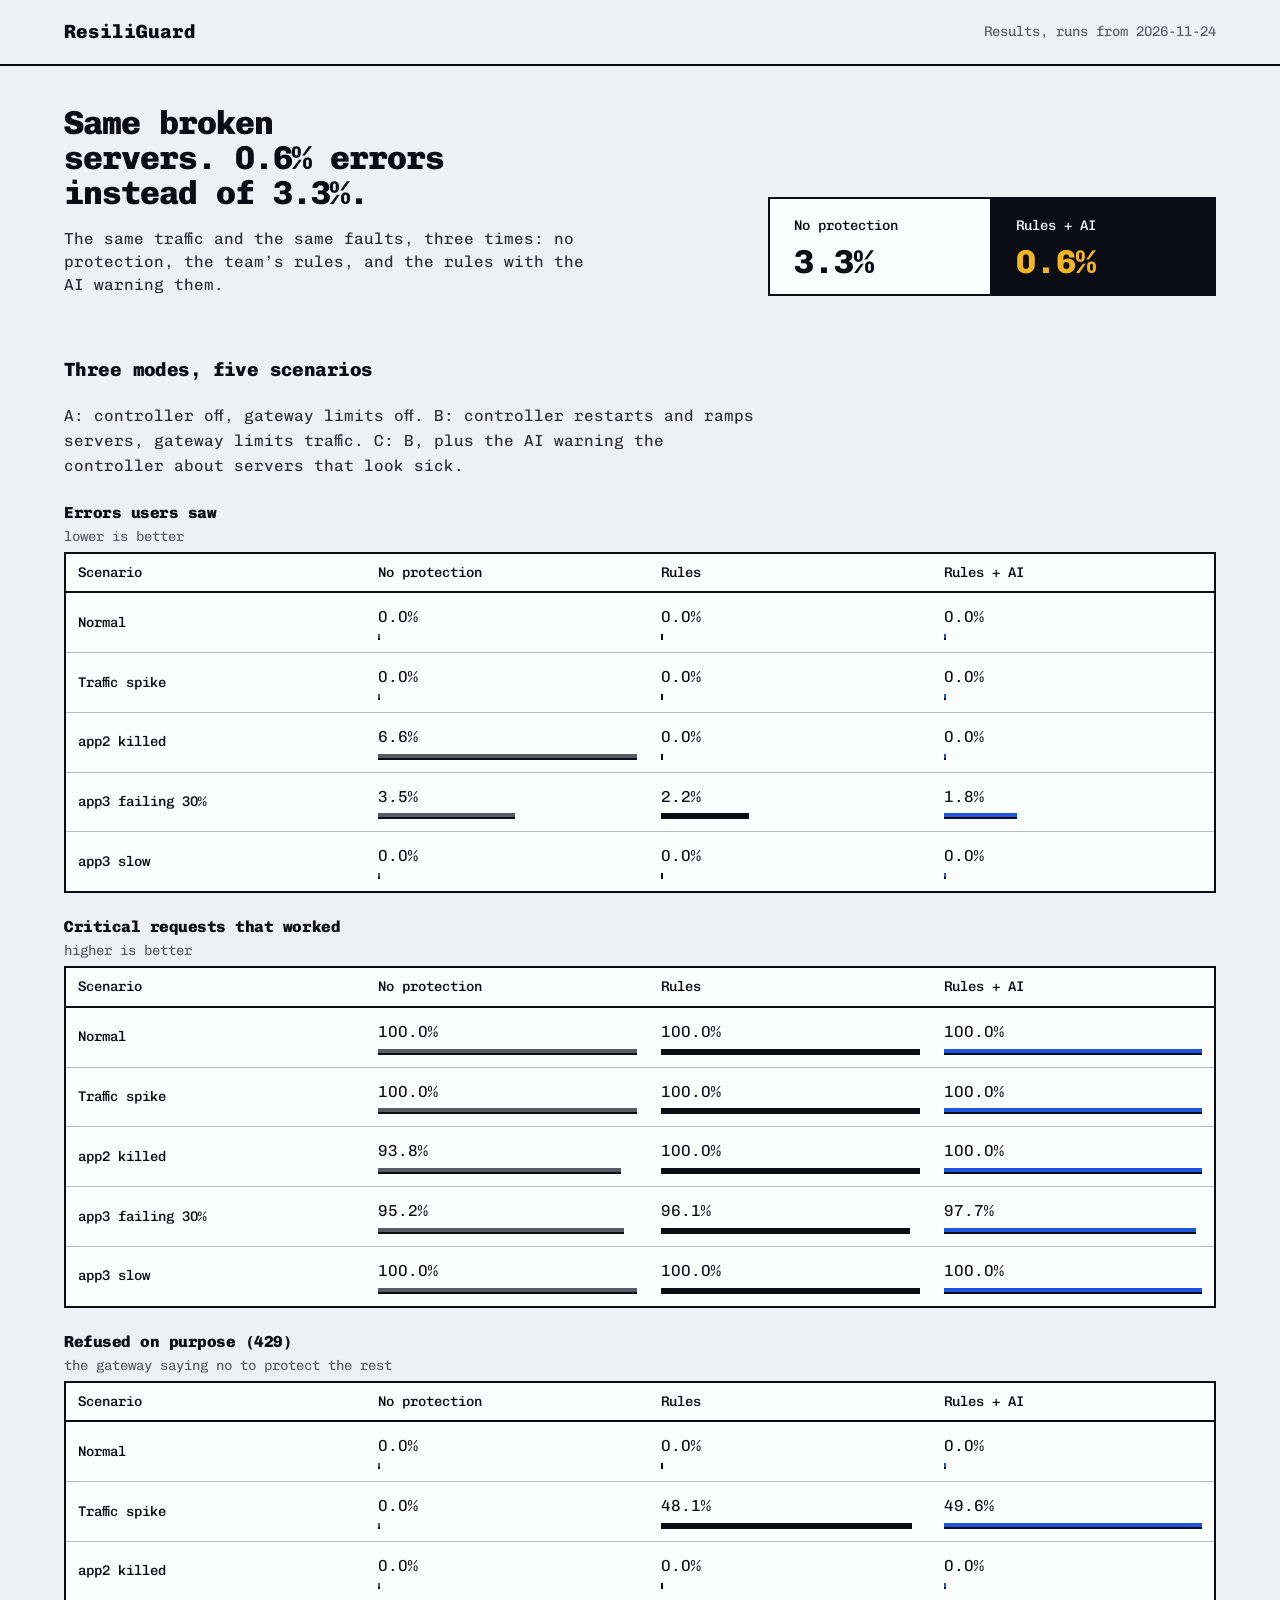
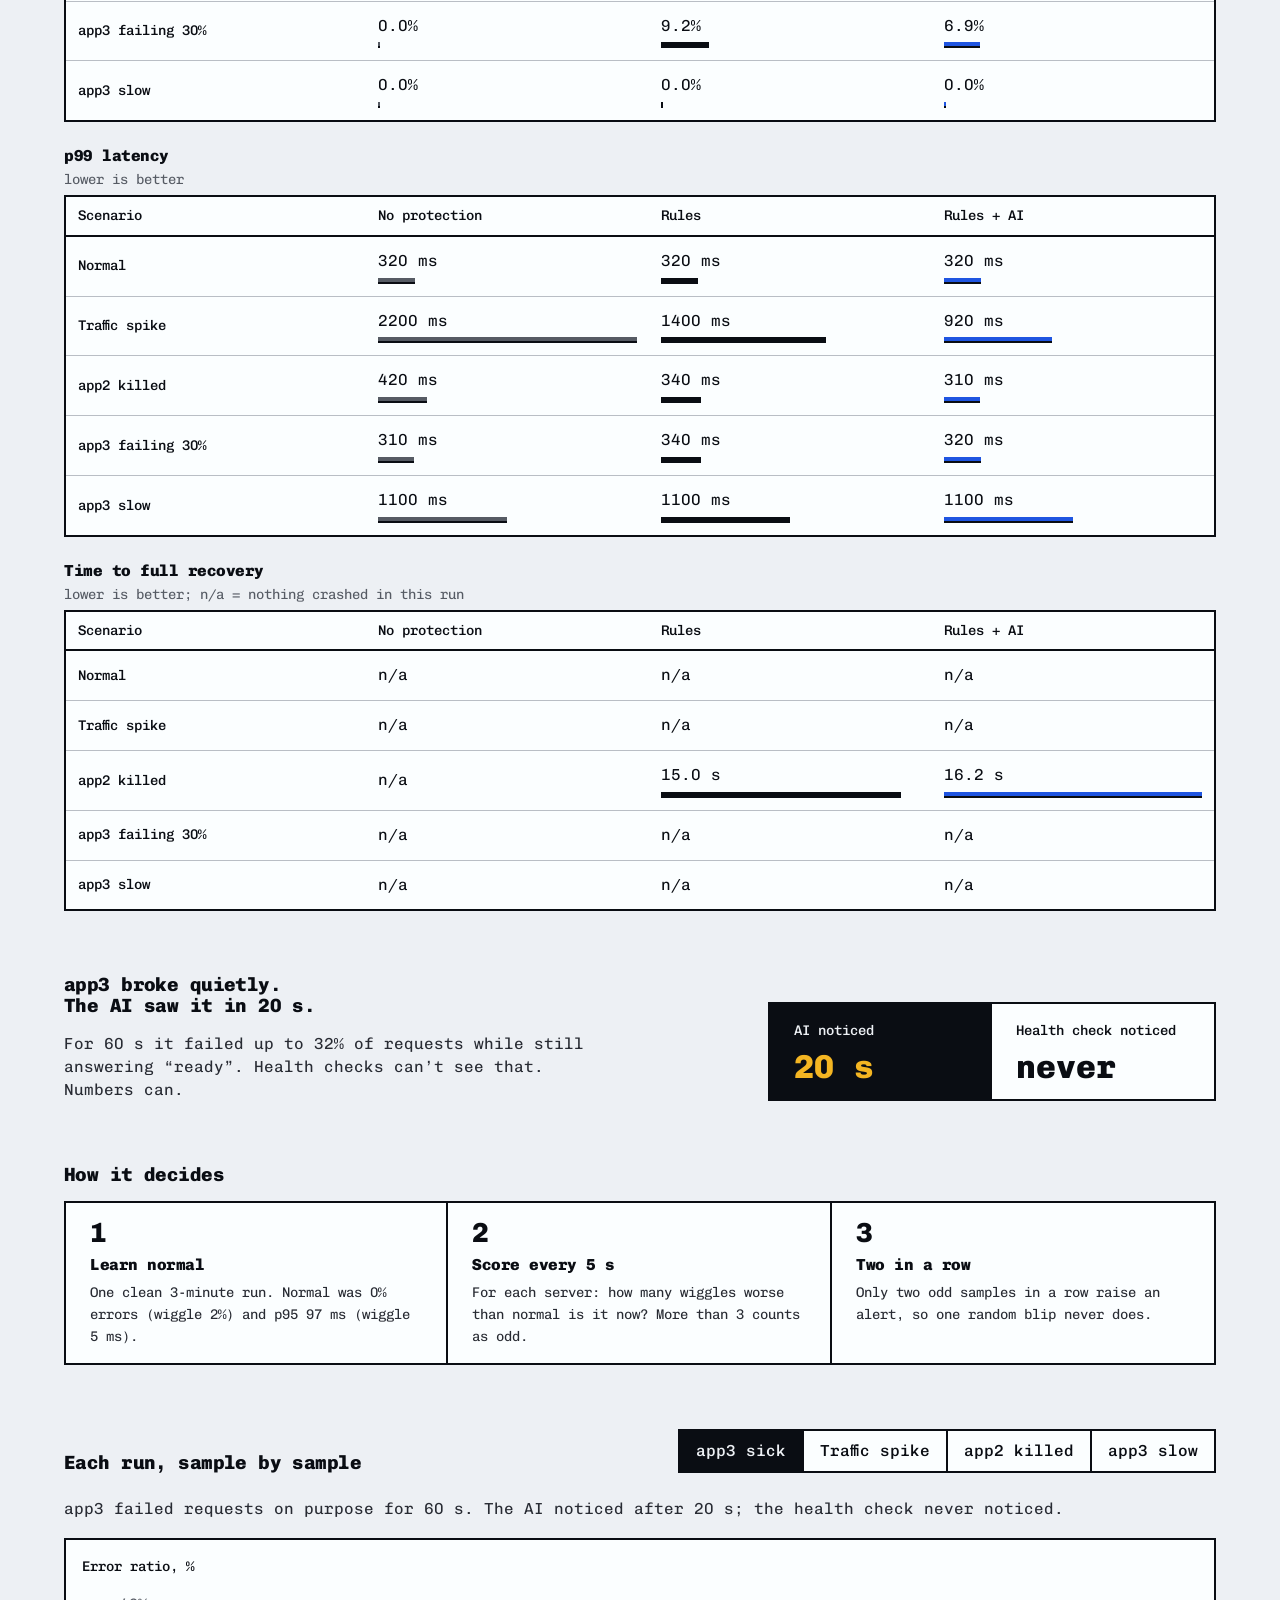
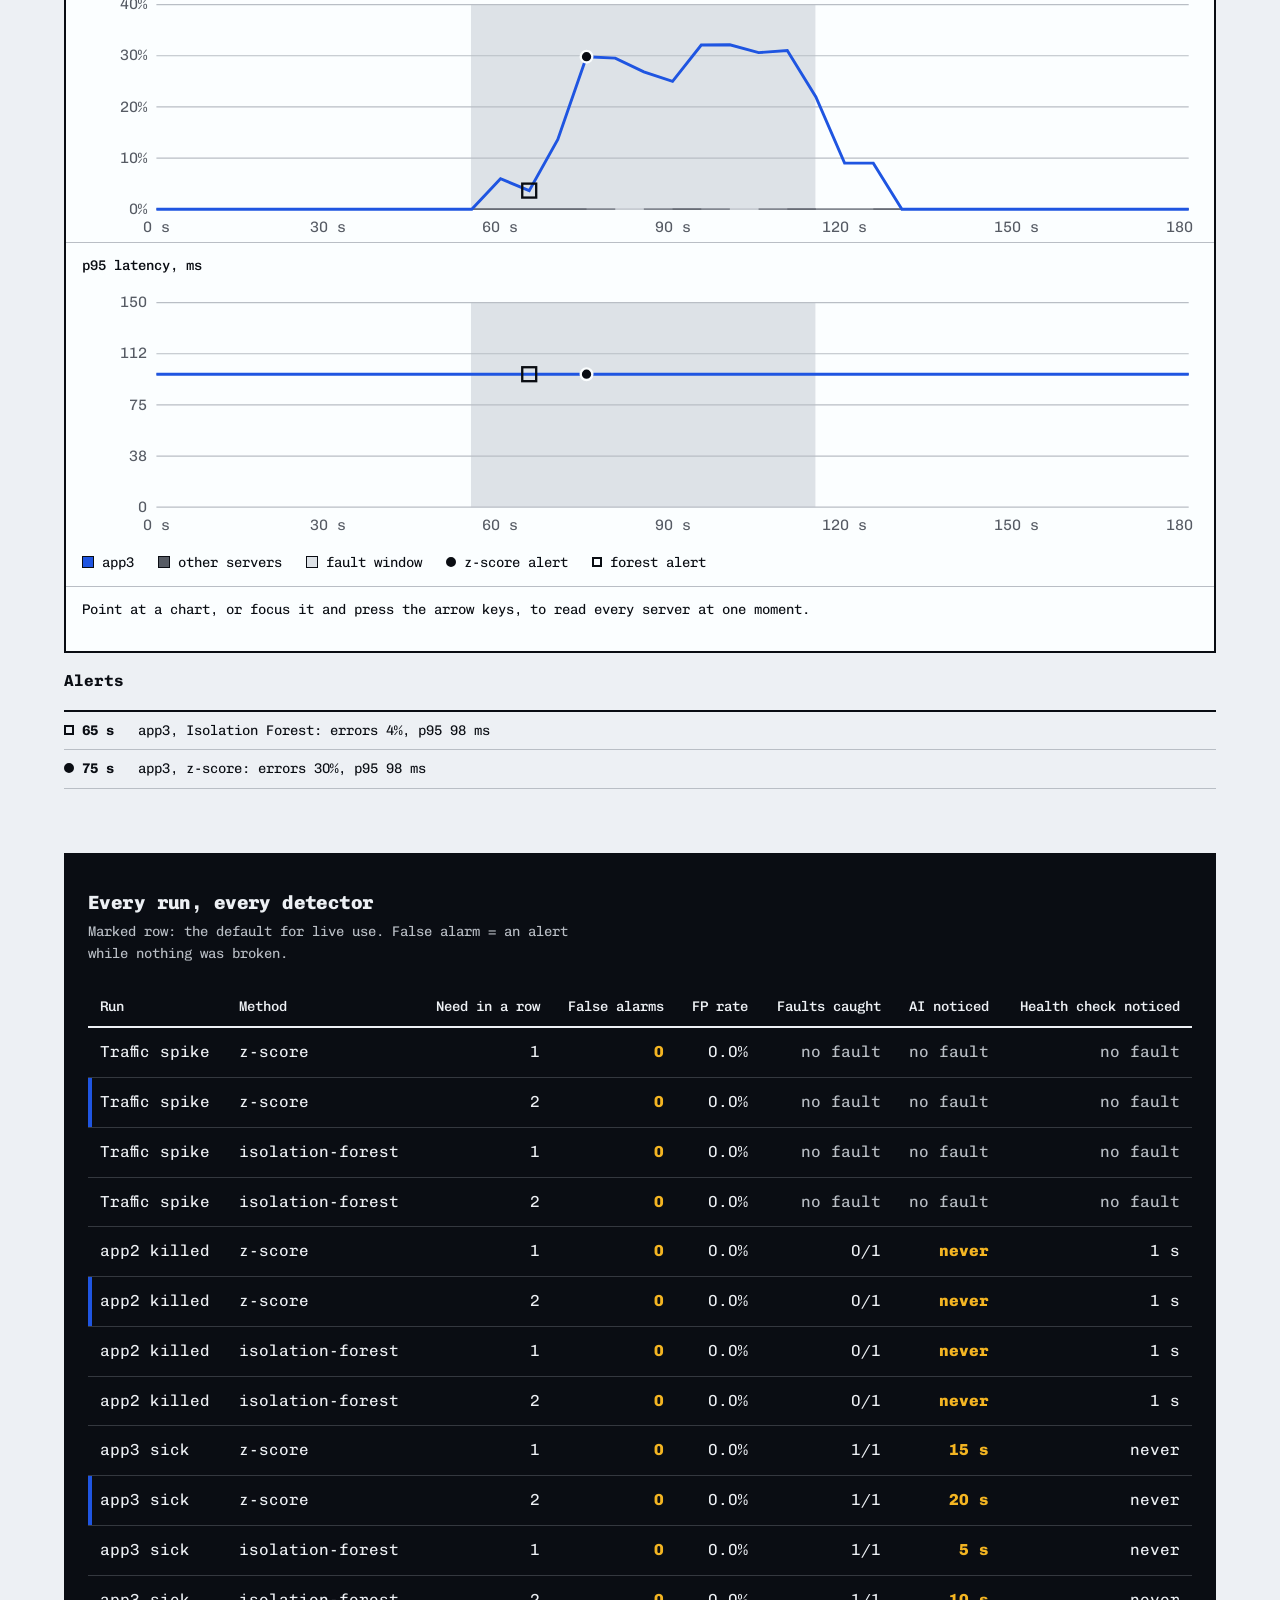
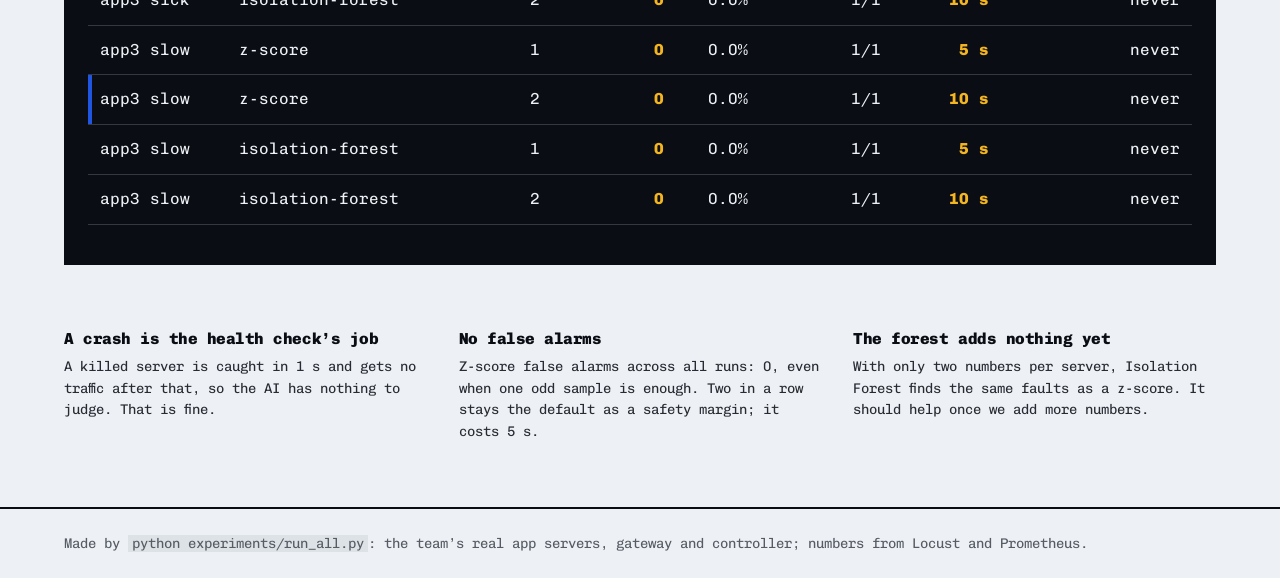
==== commit ee0d533d: "Project website: replay of real failures + results, published by GitHub Pages - experiments/build_si" ====
--- a/experiments/results/report.html
+++ b/experiments/results/report.html
@@ -196,11 +196,11 @@
 <h2 id="modes-h">Three modes, five scenarios</h2>
 <p class="says">A: controller off, gateway limits off. B: controller restarts and ramps servers,
 gateway limits traffic. C: B, plus the AI warning the controller about servers that look sick.</p>
-<div class='metric'><h3>Errors users saw</h3><p>lower is better</p><div class='scroll'><table class='bars'><thead><tr><th scope='col'>Scenario</th><th scope='col'>No protection</th><th scope='col'>Rules</th><th scope='col'>Rules + AI</th></tr></thead><tbody><tr><th scope='row'>Normal</th><td class='ma'><span class='v'>0.0%</span><span class='bar' style='--w:0.0%'></span></td><td class='mb'><span class='v'>0.0%</span><span class='bar' style='--w:0.0%'></span></td><td class='mc'><span class='v'>0.0%</span><span class='bar' style='--w:0.0%'></span></td></tr><tr><th scope='row'>Traffic spike</th><td class='ma'><span class='v'>0.0%</span><span class='bar' style='--w:0.0%'></span></td><td class='mb'><span class='v'>0.0%</span><span class='bar' style='--w:0.0%'></span></td><td class='mc'><span class='v'>0.0%</span><span class='bar' style='--w:0.0%'></span></td></tr><tr><th scope='row'>app2 killed</th><td class='ma'><span class='v'>6.6%</span><span class='bar' style='--w:100.0%'></span></td><td class='mb'><span class='v'>0.6%</span><span class='bar' style='--w:9.0%'></span></td><td class='mc'><span class='v'>0.0%</span><span class='bar' style='--w:0.0%'></span></td></tr><tr><th scope='row'>app3 failing 30%</th><td class='ma'><span class='v'>3.5%</span><span class='bar' style='--w:53.0%'></span></td><td class='mb'><span class='v'>2.7%</span><span class='bar' style='--w:41.9%'></span></td><td class='mc'><span class='v'>1.8%</span><span class='bar' style='--w:28.2%'></span></td></tr><tr><th scope='row'>app3 slow</th><td class='ma'><span class='v'>0.0%</span><span class='bar' style='--w:0.0%'></span></td><td class='mb'><span class='v'>0.0%</span><span class='bar' style='--w:0.0%'></span></td><td class='mc'><span class='v'>0.0%</span><span class='bar' style='--w:0.0%'></span></td></tr></tbody></table></div></div><div class='metric'><h3>Critical requests that worked</h3><p>higher is better</p><div class='scroll'><table class='bars'><thead><tr><th scope='col'>Scenario</th><th scope='col'>No protection</th><th scope='col'>Rules</th><th scope='col'>Rules + AI</th></tr></thead><tbody><tr><th scope='row'>Normal</th><td class='ma'><span class='v'>100.0%</span><span class='bar' style='--w:100.0%'></span></td><td class='mb'><span class='v'>100.0%</span><span class='bar' style='--w:100.0%'></span></td><td class='mc'><span class='v'>100.0%</span><span class='bar' style='--w:100.0%'></span></td></tr><tr><th scope='row'>Traffic spike</th><td class='ma'><span class='v'>100.0%</span><span class='bar' style='--w:100.0%'></span></td><td class='mb'><span class='v'>100.0%</span><span class='bar' style='--w:100.0%'></span></td><td class='mc'><span class='v'>100.0%</span><span class='bar' style='--w:100.0%'></span></td></tr><tr><th scope='row'>app2 killed</th><td class='ma'><span class='v'>93.8%</span><span class='bar' style='--w:93.8%'></span></td><td class='mb'><span class='v'>98.6%</span><span class='bar' style='--w:98.6%'></span></td><td class='mc'><span class='v'>100.0%</span><span class='bar' style='--w:100.0%'></span></td></tr><tr><th scope='row'>app3 failing 30%</th><td class='ma'><span class='v'>95.2%</span><span class='bar' style='--w:95.2%'></span></td><td class='mb'><span class='v'>94.5%</span><span class='bar' style='--w:94.5%'></span></td><td class='mc'><span class='v'>97.7%</span><span class='bar' style='--w:97.7%'></span></td></tr><tr><th scope='row'>app3 slow</th><td class='ma'><span class='v'>100.0%</span><span class='bar' style='--w:100.0%'></span></td><td class='mb'><span class='v'>100.0%</span><span class='bar' style='--w:100.0%'></span></td><td class='mc'><span class='v'>100.0%</span><span class='bar' style='--w:100.0%'></span></td></tr></tbody></table></div></div><div class='metric'><h3>Refused on purpose (429)</h3><p>the gateway saying no to protect the rest</p><div class='scroll'><table class='bars'><thead><tr><th scope='col'>Scenario</th><th scope='col'>No protection</th><th scope='col'>Rules</th><th scope='col'>Rules + AI</th></tr></thead><tbody><tr><th scope='row'>Normal</th><td class='ma'><span class='v'>0.0%</span><span class='bar' style='--w:0.0%'></span></td><td class='mb'><span class='v'>0.0%</span><span class='bar' style='--w:0.0%'></span></td><td class='mc'><span class='v'>0.0%</span><span class='bar' style='--w:0.0%'></span></td></tr><tr><th scope='row'>Traffic spike</th><td class='ma'><span class='v'>0.0%</span><span class='bar' style='--w:0.0%'></span></td><td class='mb'><span class='v'>48.1%</span><span class='bar' style='--w:97.1%'></span></td><td class='mc'><span class='v'>49.6%</span><span class='bar' style='--w:100.0%'></span></td></tr><tr><th scope='row'>app2 killed</th><td class='ma'><span class='v'>0.0%</span><span class='bar' style='--w:0.0%'></span></td><td class='mb'><span class='v'>0.9%</span><span class='bar' style='--w:1.9%'></span></td><td class='mc'><span class='v'>0.0%</span><span class='bar' style='--w:0.0%'></span></td></tr><tr><th scope='row'>app3 failing 30%</th><td class='ma'><span class='v'>0.0%</span><span class='bar' style='--w:0.0%'></span></td><td class='mb'><span class='v'>9.0%</span><span class='bar' style='--w:18.1%'></span></td><td class='mc'><span class='v'>6.9%</span><span class='bar' style='--w:14.0%'></span></td></tr><tr><th scope='row'>app3 slow</th><td class='ma'><span class='v'>0.0%</span><span class='bar' style='--w:0.0%'></span></td><td class='mb'><span class='v'>0.0%</span><span class='bar' style='--w:0.0%'></span></td><td class='mc'><span class='v'>0.0%</span><span class='bar' style='--w:0.0%'></span></td></tr></tbody></table></div></div><div class='metric'><h3>p99 latency</h3><p>lower is better</p><div class='scroll'><table class='bars'><thead><tr><th scope='col'>Scenario</th><th scope='col'>No protection</th><th scope='col'>Rules</th><th scope='col'>Rules + AI</th></tr></thead><tbody><tr><th scope='row'>Normal</th><td class='ma'><span class='v'>320 ms</span><span class='bar' style='--w:14.5%'></span></td><td class='mb'><span class='v'>320 ms</span><span class='bar' style='--w:14.5%'></span></td><td class='mc'><span class='v'>320 ms</span><span class='bar' style='--w:14.5%'></span></td></tr><tr><th scope='row'>Traffic spike</th><td class='ma'><span class='v'>2200 ms</span><span class='bar' style='--w:100.0%'></span></td><td class='mb'><span class='v'>1400 ms</span><span class='bar' style='--w:63.6%'></span></td><td class='mc'><span class='v'>920 ms</span><span class='bar' style='--w:41.8%'></span></td></tr><tr><th scope='row'>app2 killed</th><td class='ma'><span class='v'>420 ms</span><span class='bar' style='--w:19.1%'></span></td><td class='mb'><span class='v'>330 ms</span><span class='bar' style='--w:15.0%'></span></td><td class='mc'><span class='v'>310 ms</span><span class='bar' style='--w:14.1%'></span></td></tr><tr><th scope='row'>app3 failing 30%</th><td class='ma'><span class='v'>310 ms</span><span class='bar' style='--w:14.1%'></span></td><td class='mb'><span class='v'>330 ms</span><span class='bar' style='--w:15.0%'></span></td><td class='mc'><span class='v'>320 ms</span><span class='bar' style='--w:14.5%'></span></td></tr><tr><th scope='row'>app3 slow</th><td class='ma'><span class='v'>1100 ms</span><span class='bar' style='--w:50.0%'></span></td><td class='mb'><span class='v'>1100 ms</span><span class='bar' style='--w:50.0%'></span></td><td class='mc'><span class='v'>1100 ms</span><span class='bar' style='--w:50.0%'></span></td></tr></tbody></table></div></div><div class='metric'><h3>Time to full recovery</h3><p>lower is better; n/a = nothing crashed in this run</p><div class='scroll'><table class='bars'><thead><tr><th scope='col'>Scenario</th><th scope='col'>No protection</th><th scope='col'>Rules</th><th scope='col'>Rules + AI</th></tr></thead><tbody><tr><th scope='row'>Normal</th><td class='ma'><span class='v'>n/a</span></td><td class='mb'><span class='v'>n/a</span></td><td class='mc'><span class='v'>n/a</span></td></tr><tr><th scope='row'>Traffic spike</th><td class='ma'><span class='v'>n/a</span></td><td class='mb'><span class='v'>n/a</span></td><td class='mc'><span class='v'>n/a</span></td></tr><tr><th scope='row'>app2 killed</th><td class='ma'><span class='v'>n/a</span></td><td class='mb'><span class='v'>14.1 s</span><span class='bar' style='--w:87.0%'></span></td><td class='mc'><span class='v'>16.2 s</span><span class='bar' style='--w:100.0%'></span></td></tr><tr><th scope='row'>app3 failing 30%</th><td class='ma'><span class='v'>n/a</span></td><td class='mb'><span class='v'>n/a</span></td><td class='mc'><span class='v'>n/a</span></td></tr><tr><th scope='row'>app3 slow</th><td class='ma'><span class='v'>n/a</span></td><td class='mb'><span class='v'>n/a</span></td><td class='mc'><span class='v'>n/a</span></td></tr></tbody></table></div></div>
+<div class='metric'><h3>Errors users saw</h3><p>lower is better</p><div class='scroll'><table class='bars'><thead><tr><th scope='col'>Scenario</th><th scope='col'>No protection</th><th scope='col'>Rules</th><th scope='col'>Rules + AI</th></tr></thead><tbody><tr><th scope='row'>Normal</th><td class='ma'><span class='v'>0.0%</span><span class='bar' style='--w:0.0%'></span></td><td class='mb'><span class='v'>0.0%</span><span class='bar' style='--w:0.0%'></span></td><td class='mc'><span class='v'>0.0%</span><span class='bar' style='--w:0.0%'></span></td></tr><tr><th scope='row'>Traffic spike</th><td class='ma'><span class='v'>0.0%</span><span class='bar' style='--w:0.0%'></span></td><td class='mb'><span class='v'>0.0%</span><span class='bar' style='--w:0.0%'></span></td><td class='mc'><span class='v'>0.0%</span><span class='bar' style='--w:0.0%'></span></td></tr><tr><th scope='row'>app2 killed</th><td class='ma'><span class='v'>6.6%</span><span class='bar' style='--w:100.0%'></span></td><td class='mb'><span class='v'>0.0%</span><span class='bar' style='--w:0.0%'></span></td><td class='mc'><span class='v'>0.0%</span><span class='bar' style='--w:0.0%'></span></td></tr><tr><th scope='row'>app3 failing 30%</th><td class='ma'><span class='v'>3.5%</span><span class='bar' style='--w:53.0%'></span></td><td class='mb'><span class='v'>2.2%</span><span class='bar' style='--w:34.2%'></span></td><td class='mc'><span class='v'>1.8%</span><span class='bar' style='--w:28.2%'></span></td></tr><tr><th scope='row'>app3 slow</th><td class='ma'><span class='v'>0.0%</span><span class='bar' style='--w:0.0%'></span></td><td class='mb'><span class='v'>0.0%</span><span class='bar' style='--w:0.0%'></span></td><td class='mc'><span class='v'>0.0%</span><span class='bar' style='--w:0.0%'></span></td></tr></tbody></table></div></div><div class='metric'><h3>Critical requests that worked</h3><p>higher is better</p><div class='scroll'><table class='bars'><thead><tr><th scope='col'>Scenario</th><th scope='col'>No protection</th><th scope='col'>Rules</th><th scope='col'>Rules + AI</th></tr></thead><tbody><tr><th scope='row'>Normal</th><td class='ma'><span class='v'>100.0%</span><span class='bar' style='--w:100.0%'></span></td><td class='mb'><span class='v'>100.0%</span><span class='bar' style='--w:100.0%'></span></td><td class='mc'><span class='v'>100.0%</span><span class='bar' style='--w:100.0%'></span></td></tr><tr><th scope='row'>Traffic spike</th><td class='ma'><span class='v'>100.0%</span><span class='bar' style='--w:100.0%'></span></td><td class='mb'><span class='v'>100.0%</span><span class='bar' style='--w:100.0%'></span></td><td class='mc'><span class='v'>100.0%</span><span class='bar' style='--w:100.0%'></span></td></tr><tr><th scope='row'>app2 killed</th><td class='ma'><span class='v'>93.8%</span><span class='bar' style='--w:93.8%'></span></td><td class='mb'><span class='v'>100.0%</span><span class='bar' style='--w:100.0%'></span></td><td class='mc'><span class='v'>100.0%</span><span class='bar' style='--w:100.0%'></span></td></tr><tr><th scope='row'>app3 failing 30%</th><td class='ma'><span class='v'>95.2%</span><span class='bar' style='--w:95.2%'></span></td><td class='mb'><span class='v'>96.1%</span><span class='bar' style='--w:96.1%'></span></td><td class='mc'><span class='v'>97.7%</span><span class='bar' style='--w:97.7%'></span></td></tr><tr><th scope='row'>app3 slow</th><td class='ma'><span class='v'>100.0%</span><span class='bar' style='--w:100.0%'></span></td><td class='mb'><span class='v'>100.0%</span><span class='bar' style='--w:100.0%'></span></td><td class='mc'><span class='v'>100.0%</span><span class='bar' style='--w:100.0%'></span></td></tr></tbody></table></div></div><div class='metric'><h3>Refused on purpose (429)</h3><p>the gateway saying no to protect the rest</p><div class='scroll'><table class='bars'><thead><tr><th scope='col'>Scenario</th><th scope='col'>No protection</th><th scope='col'>Rules</th><th scope='col'>Rules + AI</th></tr></thead><tbody><tr><th scope='row'>Normal</th><td class='ma'><span class='v'>0.0%</span><span class='bar' style='--w:0.0%'></span></td><td class='mb'><span class='v'>0.0%</span><span class='bar' style='--w:0.0%'></span></td><td class='mc'><span class='v'>0.0%</span><span class='bar' style='--w:0.0%'></span></td></tr><tr><th scope='row'>Traffic spike</th><td class='ma'><span class='v'>0.0%</span><span class='bar' style='--w:0.0%'></span></td><td class='mb'><span class='v'>48.1%</span><span class='bar' style='--w:97.1%'></span></td><td class='mc'><span class='v'>49.6%</span><span class='bar' style='--w:100.0%'></span></td></tr><tr><th scope='row'>app2 killed</th><td class='ma'><span class='v'>0.0%</span><span class='bar' style='--w:0.0%'></span></td><td class='mb'><span class='v'>0.0%</span><span class='bar' style='--w:0.0%'></span></td><td class='mc'><span class='v'>0.0%</span><span class='bar' style='--w:0.0%'></span></td></tr><tr><th scope='row'>app3 failing 30%</th><td class='ma'><span class='v'>0.0%</span><span class='bar' style='--w:0.0%'></span></td><td class='mb'><span class='v'>9.2%</span><span class='bar' style='--w:18.5%'></span></td><td class='mc'><span class='v'>6.9%</span><span class='bar' style='--w:14.0%'></span></td></tr><tr><th scope='row'>app3 slow</th><td class='ma'><span class='v'>0.0%</span><span class='bar' style='--w:0.0%'></span></td><td class='mb'><span class='v'>0.0%</span><span class='bar' style='--w:0.0%'></span></td><td class='mc'><span class='v'>0.0%</span><span class='bar' style='--w:0.0%'></span></td></tr></tbody></table></div></div><div class='metric'><h3>p99 latency</h3><p>lower is better</p><div class='scroll'><table class='bars'><thead><tr><th scope='col'>Scenario</th><th scope='col'>No protection</th><th scope='col'>Rules</th><th scope='col'>Rules + AI</th></tr></thead><tbody><tr><th scope='row'>Normal</th><td class='ma'><span class='v'>320 ms</span><span class='bar' style='--w:14.5%'></span></td><td class='mb'><span class='v'>320 ms</span><span class='bar' style='--w:14.5%'></span></td><td class='mc'><span class='v'>320 ms</span><span class='bar' style='--w:14.5%'></span></td></tr><tr><th scope='row'>Traffic spike</th><td class='ma'><span class='v'>2200 ms</span><span class='bar' style='--w:100.0%'></span></td><td class='mb'><span class='v'>1400 ms</span><span class='bar' style='--w:63.6%'></span></td><td class='mc'><span class='v'>920 ms</span><span class='bar' style='--w:41.8%'></span></td></tr><tr><th scope='row'>app2 killed</th><td class='ma'><span class='v'>420 ms</span><span class='bar' style='--w:19.1%'></span></td><td class='mb'><span class='v'>340 ms</span><span class='bar' style='--w:15.5%'></span></td><td class='mc'><span class='v'>310 ms</span><span class='bar' style='--w:14.1%'></span></td></tr><tr><th scope='row'>app3 failing 30%</th><td class='ma'><span class='v'>310 ms</span><span class='bar' style='--w:14.1%'></span></td><td class='mb'><span class='v'>340 ms</span><span class='bar' style='--w:15.5%'></span></td><td class='mc'><span class='v'>320 ms</span><span class='bar' style='--w:14.5%'></span></td></tr><tr><th scope='row'>app3 slow</th><td class='ma'><span class='v'>1100 ms</span><span class='bar' style='--w:50.0%'></span></td><td class='mb'><span class='v'>1100 ms</span><span class='bar' style='--w:50.0%'></span></td><td class='mc'><span class='v'>1100 ms</span><span class='bar' style='--w:50.0%'></span></td></tr></tbody></table></div></div><div class='metric'><h3>Time to full recovery</h3><p>lower is better; n/a = nothing crashed in this run</p><div class='scroll'><table class='bars'><thead><tr><th scope='col'>Scenario</th><th scope='col'>No protection</th><th scope='col'>Rules</th><th scope='col'>Rules + AI</th></tr></thead><tbody><tr><th scope='row'>Normal</th><td class='ma'><span class='v'>n/a</span></td><td class='mb'><span class='v'>n/a</span></td><td class='mc'><span class='v'>n/a</span></td></tr><tr><th scope='row'>Traffic spike</th><td class='ma'><span class='v'>n/a</span></td><td class='mb'><span class='v'>n/a</span></td><td class='mc'><span class='v'>n/a</span></td></tr><tr><th scope='row'>app2 killed</th><td class='ma'><span class='v'>n/a</span></td><td class='mb'><span class='v'>15.0 s</span><span class='bar' style='--w:92.6%'></span></td><td class='mc'><span class='v'>16.2 s</span><span class='bar' style='--w:100.0%'></span></td></tr><tr><th scope='row'>app3 failing 30%</th><td class='ma'><span class='v'>n/a</span></td><td class='mb'><span class='v'>n/a</span></td><td class='mc'><span class='v'>n/a</span></td></tr><tr><th scope='row'>app3 slow</th><td class='ma'><span class='v'>n/a</span></td><td class='mb'><span class='v'>n/a</span></td><td class='mc'><span class='v'>n/a</span></td></tr></tbody></table></div></div>
 </section>
 <section class="head" aria-labelledby="ai-h">
-<div><h2 id="ai-h">app3 broke quietly. The AI saw it in 10 s.</h2><p class="lead">For 60 s it failed up to 40% of requests while still answering “ready”. Health checks can’t see that. Numbers can.</p></div>
-<dl class="plates"><div class="plate ink"><dt>AI noticed</dt><dd>10 s</dd></div><div class="plate"><dt>Health check noticed</dt><dd>never</dd></div></dl>
+<div><h2 id="ai-h">app3 broke quietly. The AI saw it in 20 s.</h2><p class="lead">For 60 s it failed up to 32% of requests while still answering “ready”. Health checks can’t see that. Numbers can.</p></div>
+<dl class="plates"><div class="plate ink"><dt>AI noticed</dt><dd>20 s</dd></div><div class="plate"><dt>Health check noticed</dt><dd>never</dd></div></dl>
 </section>
 <section class="how" aria-labelledby="how-h">
 <h2 id="how-h">How it decides</h2>
@@ -220,13 +220,13 @@
 <section class="panel" id="panel-errors" role="tabpanel"
  aria-labelledby="tab-errors">
 <h3 class="panel-title">app3 sick</h3>
-<p class="says">app3 failed requests on purpose for 60 s. The AI noticed after 10 s; the health check never noticed.</p>
+<p class="says">app3 failed requests on purpose for 60 s. The AI noticed after 20 s; the health check never noticed.</p>
 <figure tabindex="0" aria-describedby="readout-errors">
 <div class="pair">
 <div><p class="chart-title">Error ratio, %</p>
-<svg class="chart" viewBox="0 0 960 220" role="img" aria-label="Error ratio per server, app3 sick run" data-t0="1795487656.784" data-t1="1795487841.784"><rect class="window" x="327.0" y="16" width="288.3" height="176"/><line class="grid" x1="64" x2="952" y1="192.0" y2="192.0"/><text x="56" y="196.0" text-anchor="end">0%</text><line class="grid" x1="64" x2="952" y1="148.0" y2="148.0"/><text x="56" y="152.0" text-anchor="end">10%</text><line class="grid" x1="64" x2="952" y1="104.0" y2="104.0"/><text x="56" y="108.0" text-anchor="end">20%</text><line class="grid" x1="64" x2="952" y1="60.0" y2="60.0"/><text x="56" y="64.0" text-anchor="end">30%</text><line class="grid" x1="64" x2="952" y1="16.0" y2="16.0"/><text x="56" y="20.0" text-anchor="end">40%</text><text x="64.0" y="212" text-anchor="middle">0 s</text><text x="208.0" y="212" text-anchor="middle">30 s</text><text x="352.0" y="212" text-anchor="middle">60 s</text><text x="496.0" y="212" text-anchor="middle">90 s</text><text x="640.0" y="212" text-anchor="middle">120 s</text><text x="784.0" y="212" text-anchor="middle">150 s</text><text x="928.0" y="212" text-anchor="middle">180 s</text><polyline class="other" points="64.0,192.0 88.0,192.0 112.0,192.0 136.0,192.0 160.0,192.0 184.0,192.0 208.0,192.0 232.0,192.0 256.0,192.0 280.0,192.0 304.0,192.0 328.0,192.0 352.0,192.0 376.0,192.0 400.0,192.0 424.0,192.0 448.0,192.0 472.0,192.0 496.0,192.0 520.0,192.0 544.0,192.0 568.0,192.0 592.0,192.0 616.0,192.0 640.0,192.0 664.0,192.0 688.0,192.0 712.0,192.0 736.0,192.0 760.0,192.0 784.0,192.0 808.0,192.0 832.0,192.0 856.0,192.0 880.0,192.0 904.0,192.0 928.0,192.0"/><polyline class="other" points="88.0,192.0 112.0,192.0 136.0,192.0 160.0,192.0 184.0,192.0 208.0,192.0 232.0,192.0 256.0,192.0 280.0,192.0 304.0,192.0 328.0,192.0 352.0,192.0 376.0,192.0 400.0,192.0 424.0,192.0 448.0,192.0 472.0,192.0 496.0,192.0 520.0,192.0 544.0,192.0 568.0,192.0 592.0,192.0 616.0,192.0 640.0,192.0 664.0,192.0 688.0,192.0 712.0,192.0 736.0,192.0 760.0,192.0 784.0,192.0 808.0,192.0 832.0,192.0 856.0,192.0 880.0,192.0 904.0,192.0 928.0,192.0 952.0,192.0"/><polyline class="focus" points="112.0,192.0 136.0,192.0 160.0,192.0 184.0,192.0 208.0,192.0 232.0,192.0 256.0,192.0 280.0,192.0 304.0,192.0 328.0,192.0 352.0,139.2 376.0,133.3 400.0,20.5 424.0,47.5 448.0,60.0 472.0,54.0 496.0,28.3 520.0,51.7 544.0,68.8 568.0,96.0 592.0,25.5 616.0,16.0 640.0,68.8 664.0,113.4 688.0,192.0 712.0,192.0 736.0,192.0 760.0,192.0 784.0,192.0 808.0,192.0 832.0,192.0 856.0,192.0 880.0,192.0 904.0,192.0 928.0,192.0 952.0,192.0"/><circle class="mark" cx="376.0" cy="133.3" r="5"/><rect class="mark hollow" x="370.0" y="127.3" width="12" height="12"/><line class="cursor" x1="0" x2="0" y1="16" y2="192"/></svg></div>
+<svg class="chart" viewBox="0 0 960 220" role="img" aria-label="Error ratio per server, app3 sick run" data-t0="1795534843.6" data-t1="1795535023.6"><rect class="window" x="334.6" y="16" width="296.3" height="176"/><line class="grid" x1="64" x2="952" y1="192.0" y2="192.0"/><text x="56" y="196.0" text-anchor="end">0%</text><line class="grid" x1="64" x2="952" y1="148.0" y2="148.0"/><text x="56" y="152.0" text-anchor="end">10%</text><line class="grid" x1="64" x2="952" y1="104.0" y2="104.0"/><text x="56" y="108.0" text-anchor="end">20%</text><line class="grid" x1="64" x2="952" y1="60.0" y2="60.0"/><text x="56" y="64.0" text-anchor="end">30%</text><line class="grid" x1="64" x2="952" y1="16.0" y2="16.0"/><text x="56" y="20.0" text-anchor="end">40%</text><text x="64.0" y="212" text-anchor="middle">0 s</text><text x="212.0" y="212" text-anchor="middle">30 s</text><text x="360.0" y="212" text-anchor="middle">60 s</text><text x="508.0" y="212" text-anchor="middle">90 s</text><text x="656.0" y="212" text-anchor="middle">120 s</text><text x="804.0" y="212" text-anchor="middle">150 s</text><text x="952.0" y="212" text-anchor="middle">180 s</text><polyline class="other" points="88.7,192.0 113.3,192.0 138.0,192.0 162.7,192.0 187.3,192.0 212.0,192.0 236.7,192.0 261.3,192.0 286.0,192.0 310.7,192.0 335.3,192.0 360.0,192.0 384.7,192.0 409.3,192.0 434.0,192.0 458.7,192.0"/><polyline class="other" points="508.0,192.0 532.7,192.0 557.3,192.0"/><polyline class="other" points="606.7,192.0 631.3,192.0 656.0,192.0 680.7,192.0 705.3,192.0 730.0,192.0 754.7,192.0 779.3,192.0 804.0,192.0 828.7,192.0 853.3,192.0 878.0,192.0 902.7,192.0 927.3,192.0 952.0,192.0"/><polyline class="other" points="64.0,192.0 88.7,192.0 113.3,192.0 138.0,192.0 162.7,192.0 187.3,192.0 212.0,192.0 236.7,192.0 261.3,192.0 286.0,192.0 310.7,192.0 335.3,192.0 360.0,192.0 384.7,192.0 409.3,192.0 434.0,192.0"/><polyline class="other" points="483.3,192.0 508.0,192.0 532.7,192.0"/><polyline class="other" points="582.0,192.0 606.7,192.0 631.3,192.0"/><polyline class="other" points="680.7,192.0 705.3,192.0 730.0,192.0 754.7,192.0 779.3,192.0 804.0,192.0 828.7,192.0 853.3,192.0 878.0,192.0 902.7,192.0 927.3,192.0 952.0,192.0"/><polyline class="focus" points="64.0,192.0 88.7,192.0 113.3,192.0 138.0,192.0 162.7,192.0 187.3,192.0 212.0,192.0 236.7,192.0 261.3,192.0 286.0,192.0 310.7,192.0 335.3,192.0 360.0,165.8 384.7,176.0 409.3,132.0 434.0,60.8 458.7,62.0 483.3,73.9 508.0,82.0 532.7,50.8 557.3,50.6 582.0,57.3 606.7,55.5 631.3,95.4 656.0,152.4 680.7,152.4 705.3,192.0 730.0,192.0 754.7,192.0 779.3,192.0 804.0,192.0 828.7,192.0 853.3,192.0 878.0,192.0 902.7,192.0 927.3,192.0 952.0,192.0"/><rect class="mark hollow" x="378.7" y="170.0" width="12" height="12"/><circle class="mark" cx="434.0" cy="60.8" r="5"/><line class="cursor" x1="0" x2="0" y1="16" y2="192"/></svg></div>
 <div><p class="chart-title">p95 latency, ms</p>
-<svg class="chart" viewBox="0 0 960 220" role="img" aria-label="p95 latency per server, app3 sick run" data-t0="1795487656.784" data-t1="1795487841.784"><rect class="window" x="327.0" y="16" width="288.3" height="176"/><line class="grid" x1="64" x2="952" y1="192.0" y2="192.0"/><text x="56" y="196.0" text-anchor="end">0</text><line class="grid" x1="64" x2="952" y1="148.0" y2="148.0"/><text x="56" y="152.0" text-anchor="end">38</text><line class="grid" x1="64" x2="952" y1="104.0" y2="104.0"/><text x="56" y="108.0" text-anchor="end">75</text><line class="grid" x1="64" x2="952" y1="60.0" y2="60.0"/><text x="56" y="64.0" text-anchor="end">112</text><line class="grid" x1="64" x2="952" y1="16.0" y2="16.0"/><text x="56" y="20.0" text-anchor="end">150</text><text x="64.0" y="212" text-anchor="middle">0 s</text><text x="208.0" y="212" text-anchor="middle">30 s</text><text x="352.0" y="212" text-anchor="middle">60 s</text><text x="496.0" y="212" text-anchor="middle">90 s</text><text x="640.0" y="212" text-anchor="middle">120 s</text><text x="784.0" y="212" text-anchor="middle">150 s</text><text x="928.0" y="212" text-anchor="middle">180 s</text><polyline class="other" points="64.0,77.6 88.0,77.6 112.0,77.6 136.0,77.6 160.0,77.6 184.0,77.6 208.0,77.6 232.0,77.6 256.0,77.6 280.0,77.6 304.0,77.6 328.0,77.6 352.0,77.6 376.0,77.6 400.0,77.6 424.0,77.6 448.0,77.6 472.0,77.6 496.0,77.6 520.0,77.6 544.0,77.6 568.0,77.6 592.0,77.6 616.0,77.6 640.0,77.6 664.0,77.6 688.0,77.6 712.0,77.6 736.0,77.6 760.0,77.6 784.0,77.7 808.0,77.6 832.0,77.6 856.0,77.6 880.0,77.6 904.0,77.6 928.0,77.6"/><polyline class="other" points="88.0,77.6 112.0,77.6 136.0,77.6 160.0,77.6 184.0,77.6 208.0,77.6 232.0,77.6 256.0,77.6 280.0,77.6 304.0,77.6 328.0,77.6 352.0,77.6 376.0,77.6 400.0,77.6 424.0,77.6 448.0,77.6 472.0,77.6 496.0,77.6 520.0,77.6 544.0,77.6 568.0,77.6 592.0,77.6 616.0,77.6 640.0,77.6 664.0,77.6 688.0,77.6 712.0,77.6 736.0,77.6 760.0,77.6 784.0,77.6 808.0,77.6 832.0,77.6 856.0,77.6 880.0,77.6 904.0,77.6 928.0,77.6 952.0,77.6"/><polyline class="focus" points="112.0,77.6 136.0,77.6 160.0,77.6 184.0,77.6 208.0,77.6 232.0,77.6 256.0,77.6 280.0,77.6 304.0,77.6 328.0,77.6 352.0,77.6 376.0,77.6 400.0,77.6 424.0,77.6 448.0,77.6 472.0,77.6 496.0,77.6 520.0,77.6 544.0,77.6 568.0,77.6 592.0,77.6 616.0,77.6 640.0,77.6 664.0,77.6 688.0,77.6 712.0,77.6 736.0,77.6 760.0,77.6 784.0,77.6 808.0,77.6 832.0,77.6 856.0,77.7 880.0,77.7 904.0,77.6 928.0,77.6 952.0,77.6"/><circle class="mark" cx="376.0" cy="77.6" r="5"/><rect class="mark hollow" x="370.0" y="71.6" width="12" height="12"/><line class="cursor" x1="0" x2="0" y1="16" y2="192"/></svg></div>
+<svg class="chart" viewBox="0 0 960 220" role="img" aria-label="p95 latency per server, app3 sick run" data-t0="1795534843.6" data-t1="1795535023.6"><rect class="window" x="334.6" y="16" width="296.3" height="176"/><line class="grid" x1="64" x2="952" y1="192.0" y2="192.0"/><text x="56" y="196.0" text-anchor="end">0</text><line class="grid" x1="64" x2="952" y1="148.0" y2="148.0"/><text x="56" y="152.0" text-anchor="end">38</text><line class="grid" x1="64" x2="952" y1="104.0" y2="104.0"/><text x="56" y="108.0" text-anchor="end">75</text><line class="grid" x1="64" x2="952" y1="60.0" y2="60.0"/><text x="56" y="64.0" text-anchor="end">112</text><line class="grid" x1="64" x2="952" y1="16.0" y2="16.0"/><text x="56" y="20.0" text-anchor="end">150</text><text x="64.0" y="212" text-anchor="middle">0 s</text><text x="212.0" y="212" text-anchor="middle">30 s</text><text x="360.0" y="212" text-anchor="middle">60 s</text><text x="508.0" y="212" text-anchor="middle">90 s</text><text x="656.0" y="212" text-anchor="middle">120 s</text><text x="804.0" y="212" text-anchor="middle">150 s</text><text x="952.0" y="212" text-anchor="middle">180 s</text><polyline class="other" points="88.7,77.6 113.3,77.6 138.0,77.6 162.7,77.6 187.3,77.6 212.0,77.6 236.7,77.6 261.3,77.6 286.0,77.6 310.7,77.6 335.3,77.6 360.0,77.6 384.7,77.6 409.3,77.6 434.0,77.6 458.7,77.6"/><polyline class="other" points="508.0,77.6 532.7,77.6 557.3,77.6"/><polyline class="other" points="606.7,77.6 631.3,77.6 656.0,77.6 680.7,77.6 705.3,77.6 730.0,77.6 754.7,77.6 779.3,77.6 804.0,77.6 828.7,77.6 853.3,77.6 878.0,77.6 902.7,77.6 927.3,77.6 952.0,77.6"/><polyline class="other" points="64.0,77.6 88.7,77.6 113.3,77.6 138.0,77.6 162.7,77.6 187.3,77.6 212.0,77.6 236.7,77.6 261.3,77.6 286.0,77.6 310.7,77.6 335.3,77.6 360.0,77.6 384.7,77.6 409.3,77.6 434.0,77.6"/><polyline class="other" points="483.3,77.6 508.0,77.6 532.7,77.6"/><polyline class="other" points="582.0,77.6 606.7,77.6 631.3,77.6"/><polyline class="other" points="680.7,77.6 705.3,77.6 730.0,77.6 754.7,77.6 779.3,77.6 804.0,77.6 828.7,77.6 853.3,77.6 878.0,77.6 902.7,77.6 927.3,77.6 952.0,77.6"/><polyline class="focus" points="64.0,77.6 88.7,77.6 113.3,77.6 138.0,77.6 162.7,77.6 187.3,77.6 212.0,77.6 236.7,77.6 261.3,77.6 286.0,77.6 310.7,77.6 335.3,77.6 360.0,77.6 384.7,77.6 409.3,77.6 434.0,77.6 458.7,77.6 483.3,77.6 508.0,77.6 532.7,77.6 557.3,77.6 582.0,77.6 606.7,77.6 631.3,77.6 656.0,77.6 680.7,77.6 705.3,77.7 730.0,77.6 754.7,77.6 779.3,77.6 804.0,77.6 828.7,77.6 853.3,77.6 878.0,77.6 902.7,77.6 927.3,77.6 952.0,77.7"/><rect class="mark hollow" x="378.7" y="71.6" width="12" height="12"/><circle class="mark" cx="434.0" cy="77.6" r="5"/><line class="cursor" x1="0" x2="0" y1="16" y2="192"/></svg></div>
 </div>
 <div class="key"><span><span class="swatch focus"></span>app3</span>
 <span><span class="swatch other"></span>other servers</span>
@@ -235,10 +235,10 @@
 <span><span class="mk square"></span>forest alert</span></div>
 <p class="readout" id="readout-errors" aria-live="polite">Point at a chart, or focus it
 and press the arrow keys, to read every server at one moment.</p>
-<script type="application/json" class="points">[[0.0, "app1", 0.0, 97.5], [5.0, "app1", 0.0, 97.5], [5.0, "app2", 0.0, 97.5], [10.0, "app1", 0.0, 97.5], [10.0, "app2", 0.0, 97.5], [10.0, "app3", 0.0, 97.5], [15.0, "app1", 0.0, 97.5], [15.0, "app2", 0.0, 97.5], [15.0, "app3", 0.0, 97.5], [20.0, "app1", 0.0, 97.5], [20.0, "app2", 0.0, 97.5], [20.0, "app3", 0.0, 97.5], [25.0, "app1", 0.0, 97.5], [25.0, "app2", 0.0, 97.5], [25.0, "app3", 0.0, 97.5], [30.0, "app1", 0.0, 97.5], [30.0, "app2", 0.0, 97.5], [30.0, "app3", 0.0, 97.5], [35.0, "app1", 0.0, 97.5], [35.0, "app2", 0.0, 97.5], [35.0, "app3", 0.0, 97.5], [40.0, "app1", 0.0, 97.5], [40.0, "app2", 0.0, 97.5], [40.0, "app3", 0.0, 97.5], [45.0, "app1", 0.0, 97.5], [45.0, "app2", 0.0, 97.5], [45.0, "app3", 0.0, 97.5], [50.0, "app1", 0.0, 97.5], [50.0, "app2", 0.0, 97.5], [50.0, "app3", 0.0, 97.5], [55.0, "app1", 0.0, 97.5], [55.0, "app2", 0.0, 97.5], [55.0, "app3", 0.0, 97.5], [60.0, "app1", 0.0, 97.5], [60.0, "app2", 0.0, 97.5], [60.0, "app3", 0.12, 97.5], [65.0, "app1", 0.0, 97.5], [65.0, "app2", 0.0, 97.5], [65.0, "app3", 0.1333, 97.5], [70.0, "app1", 0.0, 97.5], [70.0, "app2", 0.0, 97.5], [70.0, "app3", 0.3898, 97.5], [75.0, "app1", 0.0, 97.5], [75.0, "app2", 0.0, 97.5], [75.0, "app3", 0.3284, 97.5], [80.0, "app1", 0.0, 97.5], [80.0, "app2", 0.0, 97.5], [80.0, "app3", 0.3, 97.5], [85.0, "app1", 0.0, 97.5], [85.0, "app2", 0.0, 97.5], [85.0, "app3", 0.3137, 97.5], [90.0, "app1", 0.0, 97.5], [90.0, "app2", 0.0, 97.5], [90.0, "app3", 0.3721, 97.5], [95.0, "app1", 0.0, 97.5], [95.0, "app2", 0.0, 97.5], [95.0, "app3", 0.3188, 97.5], [100.0, "app1", 0.0, 97.5], [100.0, "app2", 0.0, 97.5], [100.0, "app3", 0.28, 97.5], [105.0, "app1", 0.0, 97.5], [105.0, "app2", 0.0, 97.5], [105.0, "app3", 0.2182, 97.5], [110.0, "app1", 0.0, 97.5], [110.0, "app2", 0.0, 97.5], [110.0, "app3", 0.3784, 97.5], [115.0, "app1", 0.0, 97.5], [115.0, "app2", 0.0, 97.5], [115.0, "app3", 0.4, 97.5], [120.0, "app1", 0.0, 97.5], [120.0, "app2", 0.0, 97.5], [120.0, "app3", 0.28, 97.5], [125.0, "app1", 0.0, 97.5], [125.0, "app2", 0.0, 97.5], [125.0, "app3", 0.1786, 97.5], [130.0, "app1", 0.0, 97.5], [130.0, "app2", 0.0, 97.5], [130.0, "app3", 0.0, 97.5], [135.0, "app1", 0.0, 97.5], [135.0, "app2", 0.0, 97.5], [135.0, "app3", 0.0, 97.5], [140.0, "app1", 0.0, 97.5], [140.0, "app2", 0.0, 97.5], [140.0, "app3", 0.0, 97.5], [145.0, "app1", 0.0, 97.5], [145.0, "app2", 0.0, 97.5], [145.0, "app3", 0.0, 97.5], [150.0, "app1", 0.0, 97.4], [150.0, "app2", 0.0, 97.5], [150.0, "app3", 0.0, 97.5], [155.0, "app1", 0.0, 97.5], [155.0, "app2", 0.0, 97.5], [155.0, "app3", 0.0, 97.5], [160.0, "app1", 0.0, 97.5], [160.0, "app2", 0.0, 97.5], [160.0, "app3", 0.0, 97.5], [165.0, "app1", 0.0, 97.5], [165.0, "app2", 0.0, 97.5], [165.0, "app3", 0.0, 97.4], [170.0, "app1", 0.0, 97.5], [170.0, "app2", 0.0, 97.5], [170.0, "app3", 0.0, 97.4], [175.0, "app1", 0.0, 97.5], [175.0, "app2", 0.0, 97.5], [175.0, "app3", 0.0, 97.5], [180.0, "app1", 0.0, 97.5], [180.0, "app2", 0.0, 97.5], [180.0, "app3", 0.0, 97.5], [185.0, "app2", 0.0, 97.5], [185.0, "app3", 0.0, 97.5]]</script>
+<script type="application/json" class="points">[[0.0, "app1", 0.0, 97.5], [0.0, "app3", 0.0, 97.5], [5.0, "app1", 0.0, 97.5], [5.0, "app2", 0.0, 97.5], [5.0, "app3", 0.0, 97.5], [10.0, "app1", 0.0, 97.5], [10.0, "app2", 0.0, 97.5], [10.0, "app3", 0.0, 97.5], [15.0, "app1", 0.0, 97.5], [15.0, "app2", 0.0, 97.5], [15.0, "app3", 0.0, 97.5], [20.0, "app1", 0.0, 97.5], [20.0, "app2", 0.0, 97.5], [20.0, "app3", 0.0, 97.5], [25.0, "app1", 0.0, 97.5], [25.0, "app2", 0.0, 97.5], [25.0, "app3", 0.0, 97.5], [30.0, "app1", 0.0, 97.5], [30.0, "app2", 0.0, 97.5], [30.0, "app3", 0.0, 97.5], [35.0, "app1", 0.0, 97.5], [35.0, "app2", 0.0, 97.5], [35.0, "app3", 0.0, 97.5], [40.0, "app1", 0.0, 97.5], [40.0, "app2", 0.0, 97.5], [40.0, "app3", 0.0, 97.5], [45.0, "app1", 0.0, 97.5], [45.0, "app2", 0.0, 97.5], [45.0, "app3", 0.0, 97.5], [50.0, "app1", 0.0, 97.5], [50.0, "app2", 0.0, 97.5], [50.0, "app3", 0.0, 97.5], [55.0, "app1", 0.0, 97.5], [55.0, "app2", 0.0, 97.5], [55.0, "app3", 0.0, 97.5], [60.0, "app1", 0.0, 97.5], [60.0, "app2", 0.0, 97.5], [60.0, "app3", 0.0596, 97.5], [65.0, "app1", 0.0, 97.5], [65.0, "app2", 0.0, 97.5], [65.0, "app3", 0.0364, 97.5], [70.0, "app1", 0.0, 97.5], [70.0, "app2", 0.0, 97.5], [70.0, "app3", 0.1364, 97.5], [75.0, "app1", 0.0, 97.5], [75.0, "app2", 0.0, 97.5], [75.0, "app3", 0.2982, 97.5], [80.0, "app2", 0.0, 97.5], [80.0, "app3", 0.2955, 97.5], [85.0, "app1", 0.0, 97.5], [85.0, "app3", 0.2683, 97.5], [90.0, "app1", 0.0, 97.5], [90.0, "app2", 0.0, 97.5], [90.0, "app3", 0.25, 97.5], [95.0, "app1", 0.0, 97.5], [95.0, "app2", 0.0, 97.5], [95.0, "app3", 0.3208, 97.5], [100.0, "app2", 0.0, 97.5], [100.0, "app3", 0.3214, 97.5], [105.0, "app1", 0.0, 97.5], [105.0, "app3", 0.3061, 97.5], [110.0, "app1", 0.0, 97.5], [110.0, "app2", 0.0, 97.5], [110.0, "app3", 0.3103, 97.5], [115.0, "app1", 0.0, 97.5], [115.0, "app2", 0.0, 97.5], [115.0, "app3", 0.2195, 97.5], [120.0, "app2", 0.0, 97.5], [120.0, "app3", 0.09, 97.5], [125.0, "app1", 0.0, 97.5], [125.0, "app2", 0.0, 97.5], [125.0, "app3", 0.09, 97.5], [130.0, "app1", 0.0, 97.5], [130.0, "app2", 0.0, 97.5], [130.0, "app3", 0.0, 97.4], [135.0, "app1", 0.0, 97.5], [135.0, "app2", 0.0, 97.5], [135.0, "app3", 0.0, 97.5], [140.0, "app1", 0.0, 97.5], [140.0, "app2", 0.0, 97.5], [140.0, "app3", 0.0, 97.5], [145.0, "app1", 0.0, 97.5], [145.0, "app2", 0.0, 97.5], [145.0, "app3", 0.0, 97.5], [150.0, "app1", 0.0, 97.5], [150.0, "app2", 0.0, 97.5], [150.0, "app3", 0.0, 97.5], [155.0, "app1", 0.0, 97.5], [155.0, "app2", 0.0, 97.5], [155.0, "app3", 0.0, 97.5], [160.0, "app1", 0.0, 97.5], [160.0, "app2", 0.0, 97.5], [160.0, "app3", 0.0, 97.5], [165.0, "app1", 0.0, 97.5], [165.0, "app2", 0.0, 97.5], [165.0, "app3", 0.0, 97.5], [170.0, "app1", 0.0, 97.5], [170.0, "app2", 0.0, 97.5], [170.0, "app3", 0.0, 97.5], [175.0, "app1", 0.0, 97.5], [175.0, "app2", 0.0, 97.5], [175.0, "app3", 0.0, 97.5], [180.0, "app1", 0.0, 97.5], [180.0, "app2", 0.0, 97.5], [180.0, "app3", 0.0, 97.4]]</script>
 </figure>
 <h4>Alerts</h4>
-<ol class="alerts"><li><span class='mk circle' aria-hidden='true'></span><b>65 s</b> app3, z-score: errors 13%, p95 98 ms</li><li><span class='mk square' aria-hidden='true'></span><b>65 s</b> app3, Isolation Forest: errors 13%, p95 98 ms</li></ol>
+<ol class="alerts"><li><span class='mk square' aria-hidden='true'></span><b>65 s</b> app3, Isolation Forest: errors 4%, p95 98 ms</li><li><span class='mk circle' aria-hidden='true'></span><b>75 s</b> app3, z-score: errors 30%, p95 98 ms</li></ol>
 </section><section class="panel" id="panel-spike" role="tabpanel"
  aria-labelledby="tab-spike">
 <h3 class="panel-title">Traffic spike</h3>
@@ -246,9 +246,9 @@
 <figure tabindex="0" aria-describedby="readout-spike">
 <div class="pair">
 <div><p class="chart-title">Error ratio, %</p>
-<svg class="chart" viewBox="0 0 960 220" role="img" aria-label="Error ratio per server, Traffic spike run" data-t0="1795487233.195" data-t1="1795487418.195"><line class="grid" x1="64" x2="952" y1="192.0" y2="192.0"/><text x="56" y="196.0" text-anchor="end">0%</text><line class="grid" x1="64" x2="952" y1="148.0" y2="148.0"/><text x="56" y="152.0" text-anchor="end">10%</text><line class="grid" x1="64" x2="952" y1="104.0" y2="104.0"/><text x="56" y="108.0" text-anchor="end">20%</text><line class="grid" x1="64" x2="952" y1="60.0" y2="60.0"/><text x="56" y="64.0" text-anchor="end">30%</text><line class="grid" x1="64" x2="952" y1="16.0" y2="16.0"/><text x="56" y="20.0" text-anchor="end">40%</text><text x="64.0" y="212" text-anchor="middle">0 s</text><text x="208.0" y="212" text-anchor="middle">30 s</text><text x="352.0" y="212" text-anchor="middle">60 s</text><text x="496.0" y="212" text-anchor="middle">90 s</text><text x="640.0" y="212" text-anchor="middle">120 s</text><text x="784.0" y="212" text-anchor="middle">150 s</text><text x="928.0" y="212" text-anchor="middle">180 s</text><polyline class="other" points="136.0,192.0 160.0,192.0 184.0,192.0 208.0,192.0"/><polyline class="other" points="280.0,192.0 304.0,192.0 328.0,192.0 352.0,192.0 376.0,192.0 400.0,192.0 424.0,192.0 448.0,192.0 472.0,192.0 496.0,192.0 520.0,192.0 544.0,192.0 568.0,192.0 592.0,192.0 616.0,192.0 640.0,192.0 664.0,192.0 688.0,192.0 712.0,192.0"/><polyline class="other" points="784.0,192.0 808.0,192.0 832.0,192.0 856.0,192.0"/><polyline class="other" points="88.0,192.0 112.0,192.0 136.0,192.0 160.0,192.0"/><polyline class="other" points="232.0,192.0 256.0,192.0 280.0,192.0 304.0,192.0"/><polyline class="other" points="352.0,192.0 376.0,192.0 400.0,192.0 424.0,192.0 448.0,192.0 472.0,192.0 496.0,192.0 520.0,192.0 544.0,192.0 568.0,192.0 592.0,192.0 616.0,192.0 640.0,192.0 664.0,192.0"/><polyline class="other" points="736.0,192.0 760.0,192.0 784.0,192.0 808.0,192.0"/><polyline class="other" points="880.0,192.0 904.0,192.0 928.0,192.0 952.0,192.0"/><polyline class="other" points="64.0,192.0 88.0,192.0 112.0,192.0"/><polyline class="other" points="184.0,192.0 208.0,192.0 232.0,192.0 256.0,192.0"/><polyline class="other" points="328.0,192.0 352.0,192.0 376.0,192.0 400.0,192.0 424.0,192.0 448.0,192.0 472.0,192.0 496.0,192.0 520.0,192.0 544.0,192.0 568.0,192.0 592.0,192.0 616.0,192.0 640.0,192.0 664.0,192.0 688.0,192.0 712.0,192.0 736.0,192.0 760.0,192.0"/><polyline class="other" points="832.0,192.0 856.0,192.0 880.0,192.0 904.0,192.0"/><line class="cursor" x1="0" x2="0" y1="16" y2="192"/></svg></div>
+<svg class="chart" viewBox="0 0 960 220" role="img" aria-label="Error ratio per server, Traffic spike run" data-t0="1795487233.195" data-t1="1795487418.195"><line class="grid" x1="64" x2="952" y1="192.0" y2="192.0"/><text x="56" y="196.0" text-anchor="end">0%</text><line class="grid" x1="64" x2="952" y1="148.0" y2="148.0"/><text x="56" y="152.0" text-anchor="end">10%</text><line class="grid" x1="64" x2="952" y1="104.0" y2="104.0"/><text x="56" y="108.0" text-anchor="end">20%</text><line class="grid" x1="64" x2="952" y1="60.0" y2="60.0"/><text x="56" y="64.0" text-anchor="end">30%</text><line class="grid" x1="64" x2="952" y1="16.0" y2="16.0"/><text x="56" y="20.0" text-anchor="end">40%</text><text x="64.0" y="212" text-anchor="middle">0 s</text><text x="208.0" y="212" text-anchor="middle">30 s</text><text x="352.0" y="212" text-anchor="middle">60 s</text><text x="496.0" y="212" text-anchor="middle">90 s</text><text x="640.0" y="212" text-anchor="middle">120 s</text><text x="784.0" y="212" text-anchor="middle">150 s</text><text x="928.0" y="212" text-anchor="middle">180 s</text><polyline class="other" points="136.0,192.0 160.0,192.0 184.0,192.0 208.0,192.0"/><polyline class="other" points="280.0,192.0 304.0,192.0 328.0,192.0 352.0,192.0 376.0,192.0 400.0,192.0 424.0,192.0 448.0,192.0 472.0,192.0 496.0,192.0 520.0,192.0 544.0,192.0 568.0,192.0 592.0,192.0 616.0,192.0 640.0,192.0 664.0,192.0 688.0,192.0 712.0,192.0"/><polyline class="other" points="784.0,192.0 808.0,192.0 832.0,192.0 856.0,192.0"/><polyline class="other" points="64.0,192.0 88.0,192.0 112.0,192.0"/><polyline class="other" points="184.0,192.0 208.0,192.0 232.0,192.0 256.0,192.0"/><polyline class="other" points="328.0,192.0 352.0,192.0 376.0,192.0 400.0,192.0 424.0,192.0 448.0,192.0 472.0,192.0 496.0,192.0 520.0,192.0 544.0,192.0 568.0,192.0 592.0,192.0 616.0,192.0 640.0,192.0 664.0,192.0 688.0,192.0 712.0,192.0 736.0,192.0 760.0,192.0"/><polyline class="other" points="832.0,192.0 856.0,192.0 880.0,192.0 904.0,192.0"/><polyline class="other" points="88.0,192.0 112.0,192.0 136.0,192.0 160.0,192.0"/><polyline class="other" points="232.0,192.0 256.0,192.0 280.0,192.0 304.0,192.0"/><polyline class="other" points="352.0,192.0 376.0,192.0 400.0,192.0 424.0,192.0 448.0,192.0 472.0,192.0 496.0,192.0 520.0,192.0 544.0,192.0 568.0,192.0 592.0,192.0 616.0,192.0 640.0,192.0 664.0,192.0"/><polyline class="other" points="736.0,192.0 760.0,192.0 784.0,192.0 808.0,192.0"/><polyline class="other" points="880.0,192.0 904.0,192.0 928.0,192.0 952.0,192.0"/><line class="cursor" x1="0" x2="0" y1="16" y2="192"/></svg></div>
 <div><p class="chart-title">p95 latency, ms</p>
-<svg class="chart" viewBox="0 0 960 220" role="img" aria-label="p95 latency per server, Traffic spike run" data-t0="1795487233.195" data-t1="1795487418.195"><line class="grid" x1="64" x2="952" y1="192.0" y2="192.0"/><text x="56" y="196.0" text-anchor="end">0</text><line class="grid" x1="64" x2="952" y1="148.0" y2="148.0"/><text x="56" y="152.0" text-anchor="end">38</text><line class="grid" x1="64" x2="952" y1="104.0" y2="104.0"/><text x="56" y="108.0" text-anchor="end">75</text><line class="grid" x1="64" x2="952" y1="60.0" y2="60.0"/><text x="56" y="64.0" text-anchor="end">112</text><line class="grid" x1="64" x2="952" y1="16.0" y2="16.0"/><text x="56" y="20.0" text-anchor="end">150</text><text x="64.0" y="212" text-anchor="middle">0 s</text><text x="208.0" y="212" text-anchor="middle">30 s</text><text x="352.0" y="212" text-anchor="middle">60 s</text><text x="496.0" y="212" text-anchor="middle">90 s</text><text x="640.0" y="212" text-anchor="middle">120 s</text><text x="784.0" y="212" text-anchor="middle">150 s</text><text x="928.0" y="212" text-anchor="middle">180 s</text><polyline class="other" points="136.0,77.6 160.0,77.6 184.0,77.6 208.0,77.6"/><polyline class="other" points="280.0,77.6 304.0,77.6 328.0,77.6 352.0,77.6 376.0,77.6 400.0,77.6 424.0,77.6 448.0,77.6 472.0,77.6 496.0,77.6 520.0,77.6 544.0,77.6 568.0,77.6 592.0,77.6 616.0,77.6 640.0,77.6 664.0,77.6 688.0,77.6 712.0,77.6"/><polyline class="other" points="784.0,77.6 808.0,77.6 832.0,77.6 856.0,77.6"/><polyline class="other" points="88.0,77.6 112.0,77.6 136.0,77.6 160.0,77.6"/><polyline class="other" points="232.0,77.6 256.0,77.6 280.0,77.6 304.0,77.6"/><polyline class="other" points="352.0,77.6 376.0,77.6 400.0,77.6 424.0,77.6 448.0,77.6 472.0,77.6 496.0,77.6 520.0,77.6 544.0,77.6 568.0,77.6 592.0,77.6 616.0,77.6 640.0,77.6 664.0,77.6"/><polyline class="other" points="736.0,77.6 760.0,77.6 784.0,77.6 808.0,77.6"/><polyline class="other" points="880.0,77.7 904.0,77.6 928.0,77.6 952.0,77.6"/><polyline class="other" points="64.0,77.6 88.0,77.6 112.0,77.6"/><polyline class="other" points="184.0,77.6 208.0,77.6 232.0,77.6 256.0,77.6"/><polyline class="other" points="328.0,77.6 352.0,77.6 376.0,77.6 400.0,77.6 424.0,77.6 448.0,77.6 472.0,77.6 496.0,77.6 520.0,77.6 544.0,77.6 568.0,77.6 592.0,77.6 616.0,77.6 640.0,77.6 664.0,77.6 688.0,77.6 712.0,77.7 736.0,77.7 760.0,77.7"/><polyline class="other" points="832.0,77.6 856.0,77.6 880.0,77.6 904.0,77.7"/><line class="cursor" x1="0" x2="0" y1="16" y2="192"/></svg></div>
+<svg class="chart" viewBox="0 0 960 220" role="img" aria-label="p95 latency per server, Traffic spike run" data-t0="1795487233.195" data-t1="1795487418.195"><line class="grid" x1="64" x2="952" y1="192.0" y2="192.0"/><text x="56" y="196.0" text-anchor="end">0</text><line class="grid" x1="64" x2="952" y1="148.0" y2="148.0"/><text x="56" y="152.0" text-anchor="end">38</text><line class="grid" x1="64" x2="952" y1="104.0" y2="104.0"/><text x="56" y="108.0" text-anchor="end">75</text><line class="grid" x1="64" x2="952" y1="60.0" y2="60.0"/><text x="56" y="64.0" text-anchor="end">112</text><line class="grid" x1="64" x2="952" y1="16.0" y2="16.0"/><text x="56" y="20.0" text-anchor="end">150</text><text x="64.0" y="212" text-anchor="middle">0 s</text><text x="208.0" y="212" text-anchor="middle">30 s</text><text x="352.0" y="212" text-anchor="middle">60 s</text><text x="496.0" y="212" text-anchor="middle">90 s</text><text x="640.0" y="212" text-anchor="middle">120 s</text><text x="784.0" y="212" text-anchor="middle">150 s</text><text x="928.0" y="212" text-anchor="middle">180 s</text><polyline class="other" points="136.0,77.6 160.0,77.6 184.0,77.6 208.0,77.6"/><polyline class="other" points="280.0,77.6 304.0,77.6 328.0,77.6 352.0,77.6 376.0,77.6 400.0,77.6 424.0,77.6 448.0,77.6 472.0,77.6 496.0,77.6 520.0,77.6 544.0,77.6 568.0,77.6 592.0,77.6 616.0,77.6 640.0,77.6 664.0,77.6 688.0,77.6 712.0,77.6"/><polyline class="other" points="784.0,77.6 808.0,77.6 832.0,77.6 856.0,77.6"/><polyline class="other" points="64.0,77.6 88.0,77.6 112.0,77.6"/><polyline class="other" points="184.0,77.6 208.0,77.6 232.0,77.6 256.0,77.6"/><polyline class="other" points="328.0,77.6 352.0,77.6 376.0,77.6 400.0,77.6 424.0,77.6 448.0,77.6 472.0,77.6 496.0,77.6 520.0,77.6 544.0,77.6 568.0,77.6 592.0,77.6 616.0,77.6 640.0,77.6 664.0,77.6 688.0,77.6 712.0,77.7 736.0,77.7 760.0,77.7"/><polyline class="other" points="832.0,77.6 856.0,77.6 880.0,77.6 904.0,77.7"/><polyline class="other" points="88.0,77.6 112.0,77.6 136.0,77.6 160.0,77.6"/><polyline class="other" points="232.0,77.6 256.0,77.6 280.0,77.6 304.0,77.6"/><polyline class="other" points="352.0,77.6 376.0,77.6 400.0,77.6 424.0,77.6 448.0,77.6 472.0,77.6 496.0,77.6 520.0,77.6 544.0,77.6 568.0,77.6 592.0,77.6 616.0,77.6 640.0,77.6 664.0,77.6"/><polyline class="other" points="736.0,77.6 760.0,77.6 784.0,77.6 808.0,77.6"/><polyline class="other" points="880.0,77.7 904.0,77.6 928.0,77.6 952.0,77.6"/><line class="cursor" x1="0" x2="0" y1="16" y2="192"/></svg></div>
 </div>
 <div class="key"><span><span class="swatch focus"></span>one server</span>
 <span><span class="swatch other"></span>other servers</span>
@@ -264,13 +264,13 @@
 </section><section class="panel" id="panel-kill" role="tabpanel"
  aria-labelledby="tab-kill">
 <h3 class="panel-title">app2 killed</h3>
-<p class="says">app2 was killed for 14 s. The AI never noticed; the health check noticed after 1 s.</p>
+<p class="says">app2 was killed for 15 s. The AI never noticed; the health check noticed after 1 s.</p>
 <figure tabindex="0" aria-describedby="readout-kill">
 <div class="pair">
 <div><p class="chart-title">Error ratio, %</p>
-<svg class="chart" viewBox="0 0 960 220" role="img" aria-label="Error ratio per server, app2 killed run" data-t0="1795487444.961" data-t1="1795487629.961"><rect class="window" x="334.1" y="16" width="67.5" height="176"/><line class="grid" x1="64" x2="952" y1="192.0" y2="192.0"/><text x="56" y="196.0" text-anchor="end">0%</text><line class="grid" x1="64" x2="952" y1="148.0" y2="148.0"/><text x="56" y="152.0" text-anchor="end">10%</text><line class="grid" x1="64" x2="952" y1="104.0" y2="104.0"/><text x="56" y="108.0" text-anchor="end">20%</text><line class="grid" x1="64" x2="952" y1="60.0" y2="60.0"/><text x="56" y="64.0" text-anchor="end">30%</text><line class="grid" x1="64" x2="952" y1="16.0" y2="16.0"/><text x="56" y="20.0" text-anchor="end">40%</text><text x="64.0" y="212" text-anchor="middle">0 s</text><text x="208.0" y="212" text-anchor="middle">30 s</text><text x="352.0" y="212" text-anchor="middle">60 s</text><text x="496.0" y="212" text-anchor="middle">90 s</text><text x="640.0" y="212" text-anchor="middle">120 s</text><text x="784.0" y="212" text-anchor="middle">150 s</text><text x="928.0" y="212" text-anchor="middle">180 s</text><polyline class="other" points="112.0,192.0 136.0,192.0 160.0,192.0 184.0,192.0 208.0,192.0 232.0,192.0 256.0,192.0 280.0,192.0 304.0,192.0 328.0,192.0 352.0,192.0 376.0,192.0 400.0,192.0 424.0,192.0 448.0,192.0 472.0,192.0 496.0,192.0 520.0,192.0 544.0,192.0 568.0,192.0 592.0,192.0 616.0,192.0 640.0,192.0 664.0,192.0 688.0,192.0 712.0,192.0 736.0,192.0 760.0,192.0 784.0,192.0 808.0,192.0 832.0,192.0 856.0,192.0 880.0,192.0 904.0,192.0"/><polyline class="other" points="88.0,192.0 112.0,192.0 136.0,192.0 160.0,192.0 184.0,192.0 208.0,192.0 232.0,192.0 256.0,192.0 280.0,192.0 304.0,192.0 328.0,192.0 352.0,192.0"/><polyline class="other" points="472.0,192.0 496.0,192.0 520.0,192.0 544.0,192.0 568.0,192.0 592.0,192.0 616.0,192.0 640.0,192.0 664.0,192.0 688.0,192.0 712.0,192.0 736.0,192.0 760.0,192.0 784.0,192.0 808.0,192.0 832.0,192.0 856.0,192.0 880.0,192.0 904.0,192.0 928.0,192.0 952.0,192.0"/><polyline class="focus" points="64.0,192.0 88.0,192.0 112.0,192.0 136.0,192.0 160.0,192.0 184.0,192.0 208.0,192.0 232.0,192.0 256.0,192.0 280.0,192.0 304.0,192.0 328.0,192.0"/><polyline class="focus" points="448.0,192.0 472.0,192.0 496.0,192.0 520.0,192.0 544.0,192.0 568.0,192.0 592.0,192.0 616.0,192.0 640.0,192.0 664.0,192.0 688.0,192.0 712.0,192.0 736.0,192.0 760.0,192.0 784.0,192.0 808.0,192.0 832.0,192.0 856.0,192.0 880.0,192.0 904.0,192.0 928.0,192.0"/><line class="cursor" x1="0" x2="0" y1="16" y2="192"/></svg></div>
+<svg class="chart" viewBox="0 0 960 220" role="img" aria-label="Error ratio per server, app2 killed run" data-t0="1795534646.53" data-t1="1795534826.53"><rect class="window" x="339.1" y="16" width="74.0" height="176"/><line class="grid" x1="64" x2="952" y1="192.0" y2="192.0"/><text x="56" y="196.0" text-anchor="end">0%</text><line class="grid" x1="64" x2="952" y1="148.0" y2="148.0"/><text x="56" y="152.0" text-anchor="end">10%</text><line class="grid" x1="64" x2="952" y1="104.0" y2="104.0"/><text x="56" y="108.0" text-anchor="end">20%</text><line class="grid" x1="64" x2="952" y1="60.0" y2="60.0"/><text x="56" y="64.0" text-anchor="end">30%</text><line class="grid" x1="64" x2="952" y1="16.0" y2="16.0"/><text x="56" y="20.0" text-anchor="end">40%</text><text x="64.0" y="212" text-anchor="middle">0 s</text><text x="212.0" y="212" text-anchor="middle">30 s</text><text x="360.0" y="212" text-anchor="middle">60 s</text><text x="508.0" y="212" text-anchor="middle">90 s</text><text x="656.0" y="212" text-anchor="middle">120 s</text><text x="804.0" y="212" text-anchor="middle">150 s</text><text x="952.0" y="212" text-anchor="middle">180 s</text><polyline class="other" points="113.3,192.0 138.0,192.0 162.7,192.0 187.3,192.0 212.0,192.0 236.7,192.0 261.3,192.0 286.0,192.0 310.7,192.0 335.3,192.0 360.0,192.0 384.7,192.0 409.3,192.0"/><polyline class="other" points="483.3,192.0 508.0,192.0 532.7,192.0 557.3,192.0 582.0,192.0 606.7,192.0 631.3,192.0 656.0,192.0 680.7,192.0 705.3,192.0 730.0,192.0 754.7,192.0 779.3,192.0 804.0,192.0 828.7,192.0 853.3,192.0 878.0,192.0 902.7,192.0 927.3,192.0 952.0,192.0"/><polyline class="other" points="64.0,192.0 88.7,192.0 113.3,192.0 138.0,192.0 162.7,192.0 187.3,192.0 212.0,192.0 236.7,192.0 261.3,192.0 286.0,192.0 310.7,192.0 335.3,192.0 360.0,192.0 384.7,192.0 409.3,192.0 434.0,192.0 458.7,192.0 483.3,192.0 508.0,192.0 532.7,192.0 557.3,192.0 582.0,192.0 606.7,192.0 631.3,192.0 656.0,192.0 680.7,192.0 705.3,192.0 730.0,192.0 754.7,192.0 779.3,192.0 804.0,192.0 828.7,192.0 853.3,192.0 878.0,192.0 902.7,192.0 927.3,192.0 952.0,192.0"/><polyline class="focus" points="88.7,192.0 113.3,192.0 138.0,192.0 162.7,192.0 187.3,192.0 212.0,192.0 236.7,192.0 261.3,192.0 286.0,192.0 310.7,192.0 335.3,192.0 360.0,192.0"/><polyline class="focus" points="458.7,192.0 483.3,192.0 508.0,192.0 532.7,192.0 557.3,192.0 582.0,192.0 606.7,192.0 631.3,192.0 656.0,192.0 680.7,192.0 705.3,192.0 730.0,192.0 754.7,192.0 779.3,192.0 804.0,192.0 828.7,192.0 853.3,192.0 878.0,192.0 902.7,192.0 927.3,192.0 952.0,192.0"/><line class="cursor" x1="0" x2="0" y1="16" y2="192"/></svg></div>
 <div><p class="chart-title">p95 latency, ms</p>
-<svg class="chart" viewBox="0 0 960 220" role="img" aria-label="p95 latency per server, app2 killed run" data-t0="1795487444.961" data-t1="1795487629.961"><rect class="window" x="334.1" y="16" width="67.5" height="176"/><line class="grid" x1="64" x2="952" y1="192.0" y2="192.0"/><text x="56" y="196.0" text-anchor="end">0</text><line class="grid" x1="64" x2="952" y1="148.0" y2="148.0"/><text x="56" y="152.0" text-anchor="end">38</text><line class="grid" x1="64" x2="952" y1="104.0" y2="104.0"/><text x="56" y="108.0" text-anchor="end">75</text><line class="grid" x1="64" x2="952" y1="60.0" y2="60.0"/><text x="56" y="64.0" text-anchor="end">112</text><line class="grid" x1="64" x2="952" y1="16.0" y2="16.0"/><text x="56" y="20.0" text-anchor="end">150</text><text x="64.0" y="212" text-anchor="middle">0 s</text><text x="208.0" y="212" text-anchor="middle">30 s</text><text x="352.0" y="212" text-anchor="middle">60 s</text><text x="496.0" y="212" text-anchor="middle">90 s</text><text x="640.0" y="212" text-anchor="middle">120 s</text><text x="784.0" y="212" text-anchor="middle">150 s</text><text x="928.0" y="212" text-anchor="middle">180 s</text><polyline class="other" points="112.0,77.6 136.0,77.6 160.0,77.6 184.0,77.6 208.0,77.6 232.0,77.6 256.0,77.6 280.0,77.6 304.0,77.6 328.0,77.6 352.0,77.6 376.0,77.6 400.0,77.6 424.0,77.6 448.0,77.6 472.0,77.6 496.0,77.6 520.0,77.6 544.0,77.6 568.0,77.6 592.0,77.6 616.0,77.6 640.0,77.6 664.0,77.6 688.0,77.6 712.0,77.6 736.0,77.6 760.0,77.6 784.0,77.6 808.0,77.6 832.0,77.6 856.0,77.6 880.0,77.6 904.0,77.6"/><polyline class="other" points="88.0,77.6 112.0,77.6 136.0,77.6 160.0,77.6 184.0,77.6 208.0,77.6 232.0,77.6 256.0,77.6 280.0,77.6 304.0,77.6 328.0,77.6 352.0,77.6"/><polyline class="other" points="472.0,77.6 496.0,77.6 520.0,77.6 544.0,77.6 568.0,77.6 592.0,77.6 616.0,77.6 640.0,77.6 664.0,77.6 688.0,77.6 712.0,77.6 736.0,77.6 760.0,77.6 784.0,77.6 808.0,77.6 832.0,77.6 856.0,77.6 880.0,77.6 904.0,77.6 928.0,77.6 952.0,77.6"/><polyline class="focus" points="64.0,77.6 88.0,77.6 112.0,77.6 136.0,77.6 160.0,77.6 184.0,77.6 208.0,77.6 232.0,77.6 256.0,77.6 280.0,77.6 304.0,77.6 328.0,77.6"/><polyline class="focus" points="448.0,77.6 472.0,77.6 496.0,77.6 520.0,77.6 544.0,77.6 568.0,77.6 592.0,77.6 616.0,77.6 640.0,77.6 664.0,77.6 688.0,77.6 712.0,77.6 736.0,77.6 760.0,77.6 784.0,77.6 808.0,77.6 832.0,77.6 856.0,77.6 880.0,77.6 904.0,77.6 928.0,77.6"/><line class="cursor" x1="0" x2="0" y1="16" y2="192"/></svg></div>
+<svg class="chart" viewBox="0 0 960 220" role="img" aria-label="p95 latency per server, app2 killed run" data-t0="1795534646.53" data-t1="1795534826.53"><rect class="window" x="339.1" y="16" width="74.0" height="176"/><line class="grid" x1="64" x2="952" y1="192.0" y2="192.0"/><text x="56" y="196.0" text-anchor="end">0</text><line class="grid" x1="64" x2="952" y1="148.0" y2="148.0"/><text x="56" y="152.0" text-anchor="end">38</text><line class="grid" x1="64" x2="952" y1="104.0" y2="104.0"/><text x="56" y="108.0" text-anchor="end">75</text><line class="grid" x1="64" x2="952" y1="60.0" y2="60.0"/><text x="56" y="64.0" text-anchor="end">112</text><line class="grid" x1="64" x2="952" y1="16.0" y2="16.0"/><text x="56" y="20.0" text-anchor="end">150</text><text x="64.0" y="212" text-anchor="middle">0 s</text><text x="212.0" y="212" text-anchor="middle">30 s</text><text x="360.0" y="212" text-anchor="middle">60 s</text><text x="508.0" y="212" text-anchor="middle">90 s</text><text x="656.0" y="212" text-anchor="middle">120 s</text><text x="804.0" y="212" text-anchor="middle">150 s</text><text x="952.0" y="212" text-anchor="middle">180 s</text><polyline class="other" points="113.3,77.6 138.0,77.6 162.7,77.6 187.3,77.6 212.0,77.6 236.7,77.6 261.3,77.6 286.0,77.6 310.7,77.6 335.3,77.6 360.0,77.6 384.7,77.6 409.3,77.6"/><polyline class="other" points="483.3,77.6 508.0,77.6 532.7,77.6 557.3,77.6 582.0,77.6 606.7,77.6 631.3,77.6 656.0,77.6 680.7,77.6 705.3,77.6 730.0,77.6 754.7,77.6 779.3,77.6 804.0,77.6 828.7,77.6 853.3,77.6 878.0,77.6 902.7,77.6 927.3,77.6 952.0,77.6"/><polyline class="other" points="64.0,77.6 88.7,77.6 113.3,77.6 138.0,77.6 162.7,77.6 187.3,77.6 212.0,77.6 236.7,77.6 261.3,77.6 286.0,77.6 310.7,77.6 335.3,77.6 360.0,77.6 384.7,77.6 409.3,77.6 434.0,77.6 458.7,77.6 483.3,77.6 508.0,77.6 532.7,77.6 557.3,77.6 582.0,77.6 606.7,77.6 631.3,77.6 656.0,77.6 680.7,77.6 705.3,77.6 730.0,77.6 754.7,77.6 779.3,77.6 804.0,77.6 828.7,77.6 853.3,77.6 878.0,77.6 902.7,77.6 927.3,77.6 952.0,77.6"/><polyline class="focus" points="88.7,77.6 113.3,77.6 138.0,77.6 162.7,77.6 187.3,77.6 212.0,77.6 236.7,77.6 261.3,77.6 286.0,77.6 310.7,77.6 335.3,77.6 360.0,77.6"/><polyline class="focus" points="458.7,77.6 483.3,77.6 508.0,77.6 532.7,77.6 557.3,77.6 582.0,77.6 606.7,77.6 631.3,77.6 656.0,77.6 680.7,77.6 705.3,77.6 730.0,77.6 754.7,77.6 779.3,77.6 804.0,77.6 828.7,77.6 853.3,77.6 878.0,77.6 902.7,77.6 927.3,77.6 952.0,77.6"/><line class="cursor" x1="0" x2="0" y1="16" y2="192"/></svg></div>
 </div>
 <div class="key"><span><span class="swatch focus"></span>app2</span>
 <span><span class="swatch other"></span>other servers</span>
@@ -279,7 +279,7 @@
 <span><span class="mk square"></span>forest alert</span></div>
 <p class="readout" id="readout-kill" aria-live="polite">Point at a chart, or focus it
 and press the arrow keys, to read every server at one moment.</p>
-<script type="application/json" class="points">[[0.0, "app2", 0.0, 97.5], [5.0, "app2", 0.0, 97.5], [5.0, "app3", 0.0, 97.5], [10.0, "app1", 0.0, 97.5], [10.0, "app2", 0.0, 97.5], [10.0, "app3", 0.0, 97.5], [15.0, "app1", 0.0, 97.5], [15.0, "app2", 0.0, 97.5], [15.0, "app3", 0.0, 97.5], [20.0, "app1", 0.0, 97.5], [20.0, "app2", 0.0, 97.5], [20.0, "app3", 0.0, 97.5], [25.0, "app1", 0.0, 97.5], [25.0, "app2", 0.0, 97.5], [25.0, "app3", 0.0, 97.5], [30.0, "app1", 0.0, 97.5], [30.0, "app2", 0.0, 97.5], [30.0, "app3", 0.0, 97.5], [35.0, "app1", 0.0, 97.5], [35.0, "app2", 0.0, 97.5], [35.0, "app3", 0.0, 97.5], [40.0, "app1", 0.0, 97.5], [40.0, "app2", 0.0, 97.5], [40.0, "app3", 0.0, 97.5], [45.0, "app1", 0.0, 97.5], [45.0, "app2", 0.0, 97.5], [45.0, "app3", 0.0, 97.5], [50.0, "app1", 0.0, 97.5], [50.0, "app2", 0.0, 97.5], [50.0, "app3", 0.0, 97.5], [55.0, "app1", 0.0, 97.5], [55.0, "app2", 0.0, 97.5], [55.0, "app3", 0.0, 97.5], [60.0, "app1", 0.0, 97.5], [60.0, "app3", 0.0, 97.5], [65.0, "app1", 0.0, 97.5], [70.0, "app1", 0.0, 97.5], [75.0, "app1", 0.0, 97.5], [80.0, "app1", 0.0, 97.5], [80.0, "app2", 0.0, 97.5], [85.0, "app1", 0.0, 97.5], [85.0, "app2", 0.0, 97.5], [85.0, "app3", 0.0, 97.5], [90.0, "app1", 0.0, 97.5], [90.0, "app2", 0.0, 97.5], [90.0, "app3", 0.0, 97.5], [95.0, "app1", 0.0, 97.5], [95.0, "app2", 0.0, 97.5], [95.0, "app3", 0.0, 97.5], [100.0, "app1", 0.0, 97.5], [100.0, "app2", 0.0, 97.5], [100.0, "app3", 0.0, 97.5], [105.0, "app1", 0.0, 97.5], [105.0, "app2", 0.0, 97.5], [105.0, "app3", 0.0, 97.5], [110.0, "app1", 0.0, 97.5], [110.0, "app2", 0.0, 97.5], [110.0, "app3", 0.0, 97.5], [115.0, "app1", 0.0, 97.5], [115.0, "app2", 0.0, 97.5], [115.0, "app3", 0.0, 97.5], [120.0, "app1", 0.0, 97.5], [120.0, "app2", 0.0, 97.5], [120.0, "app3", 0.0, 97.5], [125.0, "app1", 0.0, 97.5], [125.0, "app2", 0.0, 97.5], [125.0, "app3", 0.0, 97.5], [130.0, "app1", 0.0, 97.5], [130.0, "app2", 0.0, 97.5], [130.0, "app3", 0.0, 97.5], [135.0, "app1", 0.0, 97.5], [135.0, "app2", 0.0, 97.5], [135.0, "app3", 0.0, 97.5], [140.0, "app1", 0.0, 97.5], [140.0, "app2", 0.0, 97.5], [140.0, "app3", 0.0, 97.5], [145.0, "app1", 0.0, 97.5], [145.0, "app2", 0.0, 97.5], [145.0, "app3", 0.0, 97.5], [150.0, "app1", 0.0, 97.5], [150.0, "app2", 0.0, 97.5], [150.0, "app3", 0.0, 97.5], [155.0, "app1", 0.0, 97.5], [155.0, "app2", 0.0, 97.5], [155.0, "app3", 0.0, 97.5], [160.0, "app1", 0.0, 97.5], [160.0, "app2", 0.0, 97.5], [160.0, "app3", 0.0, 97.5], [165.0, "app1", 0.0, 97.5], [165.0, "app2", 0.0, 97.5], [165.0, "app3", 0.0, 97.5], [170.0, "app1", 0.0, 97.5], [170.0, "app2", 0.0, 97.5], [170.0, "app3", 0.0, 97.5], [175.0, "app1", 0.0, 97.5], [175.0, "app2", 0.0, 97.5], [175.0, "app3", 0.0, 97.5], [180.0, "app2", 0.0, 97.5], [180.0, "app3", 0.0, 97.5], [185.0, "app3", 0.0, 97.5]]</script>
+<script type="application/json" class="points">[[0.0, "app1", 0.0, 97.5], [5.0, "app1", 0.0, 97.5], [5.0, "app2", 0.0, 97.5], [10.0, "app1", 0.0, 97.5], [10.0, "app2", 0.0, 97.5], [10.0, "app3", 0.0, 97.5], [15.0, "app1", 0.0, 97.5], [15.0, "app2", 0.0, 97.5], [15.0, "app3", 0.0, 97.5], [20.0, "app1", 0.0, 97.5], [20.0, "app2", 0.0, 97.5], [20.0, "app3", 0.0, 97.5], [25.0, "app1", 0.0, 97.5], [25.0, "app2", 0.0, 97.5], [25.0, "app3", 0.0, 97.5], [30.0, "app1", 0.0, 97.5], [30.0, "app2", 0.0, 97.5], [30.0, "app3", 0.0, 97.5], [35.0, "app1", 0.0, 97.5], [35.0, "app2", 0.0, 97.5], [35.0, "app3", 0.0, 97.5], [40.0, "app1", 0.0, 97.5], [40.0, "app2", 0.0, 97.5], [40.0, "app3", 0.0, 97.5], [45.0, "app1", 0.0, 97.5], [45.0, "app2", 0.0, 97.5], [45.0, "app3", 0.0, 97.5], [50.0, "app1", 0.0, 97.5], [50.0, "app2", 0.0, 97.5], [50.0, "app3", 0.0, 97.5], [55.0, "app1", 0.0, 97.5], [55.0, "app2", 0.0, 97.5], [55.0, "app3", 0.0, 97.5], [60.0, "app1", 0.0, 97.5], [60.0, "app2", 0.0, 97.5], [60.0, "app3", 0.0, 97.5], [65.0, "app1", 0.0, 97.5], [65.0, "app3", 0.0, 97.5], [70.0, "app1", 0.0, 97.5], [70.0, "app3", 0.0, 97.5], [75.0, "app1", 0.0, 97.5], [80.0, "app1", 0.0, 97.5], [80.0, "app2", 0.0, 97.5], [85.0, "app1", 0.0, 97.5], [85.0, "app2", 0.0, 97.5], [85.0, "app3", 0.0, 97.5], [90.0, "app1", 0.0, 97.5], [90.0, "app2", 0.0, 97.5], [90.0, "app3", 0.0, 97.5], [95.0, "app1", 0.0, 97.5], [95.0, "app2", 0.0, 97.5], [95.0, "app3", 0.0, 97.5], [100.0, "app1", 0.0, 97.5], [100.0, "app2", 0.0, 97.5], [100.0, "app3", 0.0, 97.5], [105.0, "app1", 0.0, 97.5], [105.0, "app2", 0.0, 97.5], [105.0, "app3", 0.0, 97.5], [110.0, "app1", 0.0, 97.5], [110.0, "app2", 0.0, 97.5], [110.0, "app3", 0.0, 97.5], [115.0, "app1", 0.0, 97.5], [115.0, "app2", 0.0, 97.5], [115.0, "app3", 0.0, 97.5], [120.0, "app1", 0.0, 97.5], [120.0, "app2", 0.0, 97.5], [120.0, "app3", 0.0, 97.5], [125.0, "app1", 0.0, 97.5], [125.0, "app2", 0.0, 97.5], [125.0, "app3", 0.0, 97.5], [130.0, "app1", 0.0, 97.5], [130.0, "app2", 0.0, 97.5], [130.0, "app3", 0.0, 97.5], [135.0, "app1", 0.0, 97.5], [135.0, "app2", 0.0, 97.5], [135.0, "app3", 0.0, 97.5], [140.0, "app1", 0.0, 97.5], [140.0, "app2", 0.0, 97.5], [140.0, "app3", 0.0, 97.5], [145.0, "app1", 0.0, 97.5], [145.0, "app2", 0.0, 97.5], [145.0, "app3", 0.0, 97.5], [150.0, "app1", 0.0, 97.5], [150.0, "app2", 0.0, 97.5], [150.0, "app3", 0.0, 97.5], [155.0, "app1", 0.0, 97.5], [155.0, "app2", 0.0, 97.5], [155.0, "app3", 0.0, 97.5], [160.0, "app1", 0.0, 97.5], [160.0, "app2", 0.0, 97.5], [160.0, "app3", 0.0, 97.5], [165.0, "app1", 0.0, 97.5], [165.0, "app2", 0.0, 97.5], [165.0, "app3", 0.0, 97.5], [170.0, "app1", 0.0, 97.5], [170.0, "app2", 0.0, 97.5], [170.0, "app3", 0.0, 97.5], [175.0, "app1", 0.0, 97.5], [175.0, "app2", 0.0, 97.5], [175.0, "app3", 0.0, 97.5], [180.0, "app1", 0.0, 97.5], [180.0, "app2", 0.0, 97.5], [180.0, "app3", 0.0, 97.5]]</script>
 </figure>
 <h4>Alerts</h4>
 <ol class="alerts"><li>No alerts in this run.</li></ol>
@@ -310,7 +310,7 @@
 <section class="board" aria-labelledby="board-h">
 <h2 id="board-h">Every run, every detector</h2>
 <p>Marked row: the default for live use. False alarm = an alert while nothing was broken.</p>
-<div class="scroll"><table><thead><tr><th>Run</th><th>Method</th><th class='num'>Need in a row</th><th class='num'>False alarms</th><th class='num'>FP rate</th><th class='num'>Faults caught</th><th class='num'>AI noticed</th><th class='num'>Health check noticed</th></tr></thead><tbody><tr><td>Traffic spike</td><td>z-score</td><td class='num'>1</td><td class='num fig'>0</td><td class='num'>0.0%</td><td class="num none">no fault</td><td class="num none">no fault</td><td class="num none">no fault</td></tr><tr class="pick"><td>Traffic spike</td><td>z-score</td><td class='num'>2</td><td class='num fig'>0</td><td class='num'>0.0%</td><td class="num none">no fault</td><td class="num none">no fault</td><td class="num none">no fault</td></tr><tr><td>Traffic spike</td><td>isolation-forest</td><td class='num'>1</td><td class='num fig'>0</td><td class='num'>0.0%</td><td class="num none">no fault</td><td class="num none">no fault</td><td class="num none">no fault</td></tr><tr><td>Traffic spike</td><td>isolation-forest</td><td class='num'>2</td><td class='num fig'>0</td><td class='num'>0.0%</td><td class="num none">no fault</td><td class="num none">no fault</td><td class="num none">no fault</td></tr><tr><td>app2 killed</td><td>z-score</td><td class='num'>1</td><td class='num fig'>0</td><td class='num'>0.0%</td><td class='num'>0/1</td><td class='num fig'>never</td><td class='num'>1 s</td></tr><tr class="pick"><td>app2 killed</td><td>z-score</td><td class='num'>2</td><td class='num fig'>0</td><td class='num'>0.0%</td><td class='num'>0/1</td><td class='num fig'>never</td><td class='num'>1 s</td></tr><tr><td>app2 killed</td><td>isolation-forest</td><td class='num'>1</td><td class='num fig'>0</td><td class='num'>0.0%</td><td class='num'>0/1</td><td class='num fig'>never</td><td class='num'>1 s</td></tr><tr><td>app2 killed</td><td>isolation-forest</td><td class='num'>2</td><td class='num fig'>0</td><td class='num'>0.0%</td><td class='num'>0/1</td><td class='num fig'>never</td><td class='num'>1 s</td></tr><tr><td>app3 sick</td><td>z-score</td><td class='num'>1</td><td class='num fig'>0</td><td class='num'>0.0%</td><td class='num'>1/1</td><td class='num fig'>5 s</td><td class='num'>never</td></tr><tr class="pick"><td>app3 sick</td><td>z-score</td><td class='num'>2</td><td class='num fig'>0</td><td class='num'>0.0%</td><td class='num'>1/1</td><td class='num fig'>10 s</td><td class='num'>never</td></tr><tr><td>app3 sick</td><td>isolation-forest</td><td class='num'>1</td><td class='num fig'>0</td><td class='num'>0.0%</td><td class='num'>1/1</td><td class='num fig'>5 s</td><td class='num'>never</td></tr><tr><td>app3 sick</td><td>isolation-forest</td><td class='num'>2</td><td class='num fig'>0</td><td class='num'>0.0%</td><td class='num'>1/1</td><td class='num fig'>10 s</td><td class='num'>never</td></tr><tr><td>app3 slow</td><td>z-score</td><td class='num'>1</td><td class='num fig'>0</td><td class='num'>0.0%</td><td class='num'>1/1</td><td class='num fig'>5 s</td><td class='num'>never</td></tr><tr class="pick"><td>app3 slow</td><td>z-score</td><td class='num'>2</td><td class='num fig'>0</td><td class='num'>0.0%</td><td class='num'>1/1</td><td class='num fig'>10 s</td><td class='num'>never</td></tr><tr><td>app3 slow</td><td>isolation-forest</td><td class='num'>1</td><td class='num fig'>0</td><td class='num'>0.0%</td><td class='num'>1/1</td><td class='num fig'>5 s</td><td class='num'>never</td></tr><tr><td>app3 slow</td><td>isolation-forest</td><td class='num'>2</td><td class='num fig'>0</td><td class='num'>0.0%</td><td class='num'>1/1</td><td class='num fig'>10 s</td><td class='num'>never</td></tr></tbody></table></div>
+<div class="scroll"><table><thead><tr><th>Run</th><th>Method</th><th class='num'>Need in a row</th><th class='num'>False alarms</th><th class='num'>FP rate</th><th class='num'>Faults caught</th><th class='num'>AI noticed</th><th class='num'>Health check noticed</th></tr></thead><tbody><tr><td>Traffic spike</td><td>z-score</td><td class='num'>1</td><td class='num fig'>0</td><td class='num'>0.0%</td><td class="num none">no fault</td><td class="num none">no fault</td><td class="num none">no fault</td></tr><tr class="pick"><td>Traffic spike</td><td>z-score</td><td class='num'>2</td><td class='num fig'>0</td><td class='num'>0.0%</td><td class="num none">no fault</td><td class="num none">no fault</td><td class="num none">no fault</td></tr><tr><td>Traffic spike</td><td>isolation-forest</td><td class='num'>1</td><td class='num fig'>0</td><td class='num'>0.0%</td><td class="num none">no fault</td><td class="num none">no fault</td><td class="num none">no fault</td></tr><tr><td>Traffic spike</td><td>isolation-forest</td><td class='num'>2</td><td class='num fig'>0</td><td class='num'>0.0%</td><td class="num none">no fault</td><td class="num none">no fault</td><td class="num none">no fault</td></tr><tr><td>app2 killed</td><td>z-score</td><td class='num'>1</td><td class='num fig'>0</td><td class='num'>0.0%</td><td class='num'>0/1</td><td class='num fig'>never</td><td class='num'>1 s</td></tr><tr class="pick"><td>app2 killed</td><td>z-score</td><td class='num'>2</td><td class='num fig'>0</td><td class='num'>0.0%</td><td class='num'>0/1</td><td class='num fig'>never</td><td class='num'>1 s</td></tr><tr><td>app2 killed</td><td>isolation-forest</td><td class='num'>1</td><td class='num fig'>0</td><td class='num'>0.0%</td><td class='num'>0/1</td><td class='num fig'>never</td><td class='num'>1 s</td></tr><tr><td>app2 killed</td><td>isolation-forest</td><td class='num'>2</td><td class='num fig'>0</td><td class='num'>0.0%</td><td class='num'>0/1</td><td class='num fig'>never</td><td class='num'>1 s</td></tr><tr><td>app3 sick</td><td>z-score</td><td class='num'>1</td><td class='num fig'>0</td><td class='num'>0.0%</td><td class='num'>1/1</td><td class='num fig'>15 s</td><td class='num'>never</td></tr><tr class="pick"><td>app3 sick</td><td>z-score</td><td class='num'>2</td><td class='num fig'>0</td><td class='num'>0.0%</td><td class='num'>1/1</td><td class='num fig'>20 s</td><td class='num'>never</td></tr><tr><td>app3 sick</td><td>isolation-forest</td><td class='num'>1</td><td class='num fig'>0</td><td class='num'>0.0%</td><td class='num'>1/1</td><td class='num fig'>5 s</td><td class='num'>never</td></tr><tr><td>app3 sick</td><td>isolation-forest</td><td class='num'>2</td><td class='num fig'>0</td><td class='num'>0.0%</td><td class='num'>1/1</td><td class='num fig'>10 s</td><td class='num'>never</td></tr><tr><td>app3 slow</td><td>z-score</td><td class='num'>1</td><td class='num fig'>0</td><td class='num'>0.0%</td><td class='num'>1/1</td><td class='num fig'>5 s</td><td class='num'>never</td></tr><tr class="pick"><td>app3 slow</td><td>z-score</td><td class='num'>2</td><td class='num fig'>0</td><td class='num'>0.0%</td><td class='num'>1/1</td><td class='num fig'>10 s</td><td class='num'>never</td></tr><tr><td>app3 slow</td><td>isolation-forest</td><td class='num'>1</td><td class='num fig'>0</td><td class='num'>0.0%</td><td class='num'>1/1</td><td class='num fig'>5 s</td><td class='num'>never</td></tr><tr><td>app3 slow</td><td>isolation-forest</td><td class='num'>2</td><td class='num fig'>0</td><td class='num'>0.0%</td><td class='num'>1/1</td><td class='num fig'>10 s</td><td class='num'>never</td></tr></tbody></table></div>
 </section>
 <section class="findings" aria-label="What we learned">
 <div><h3>A crash is the health check’s job</h3><p>A killed server is caught in 1 s
